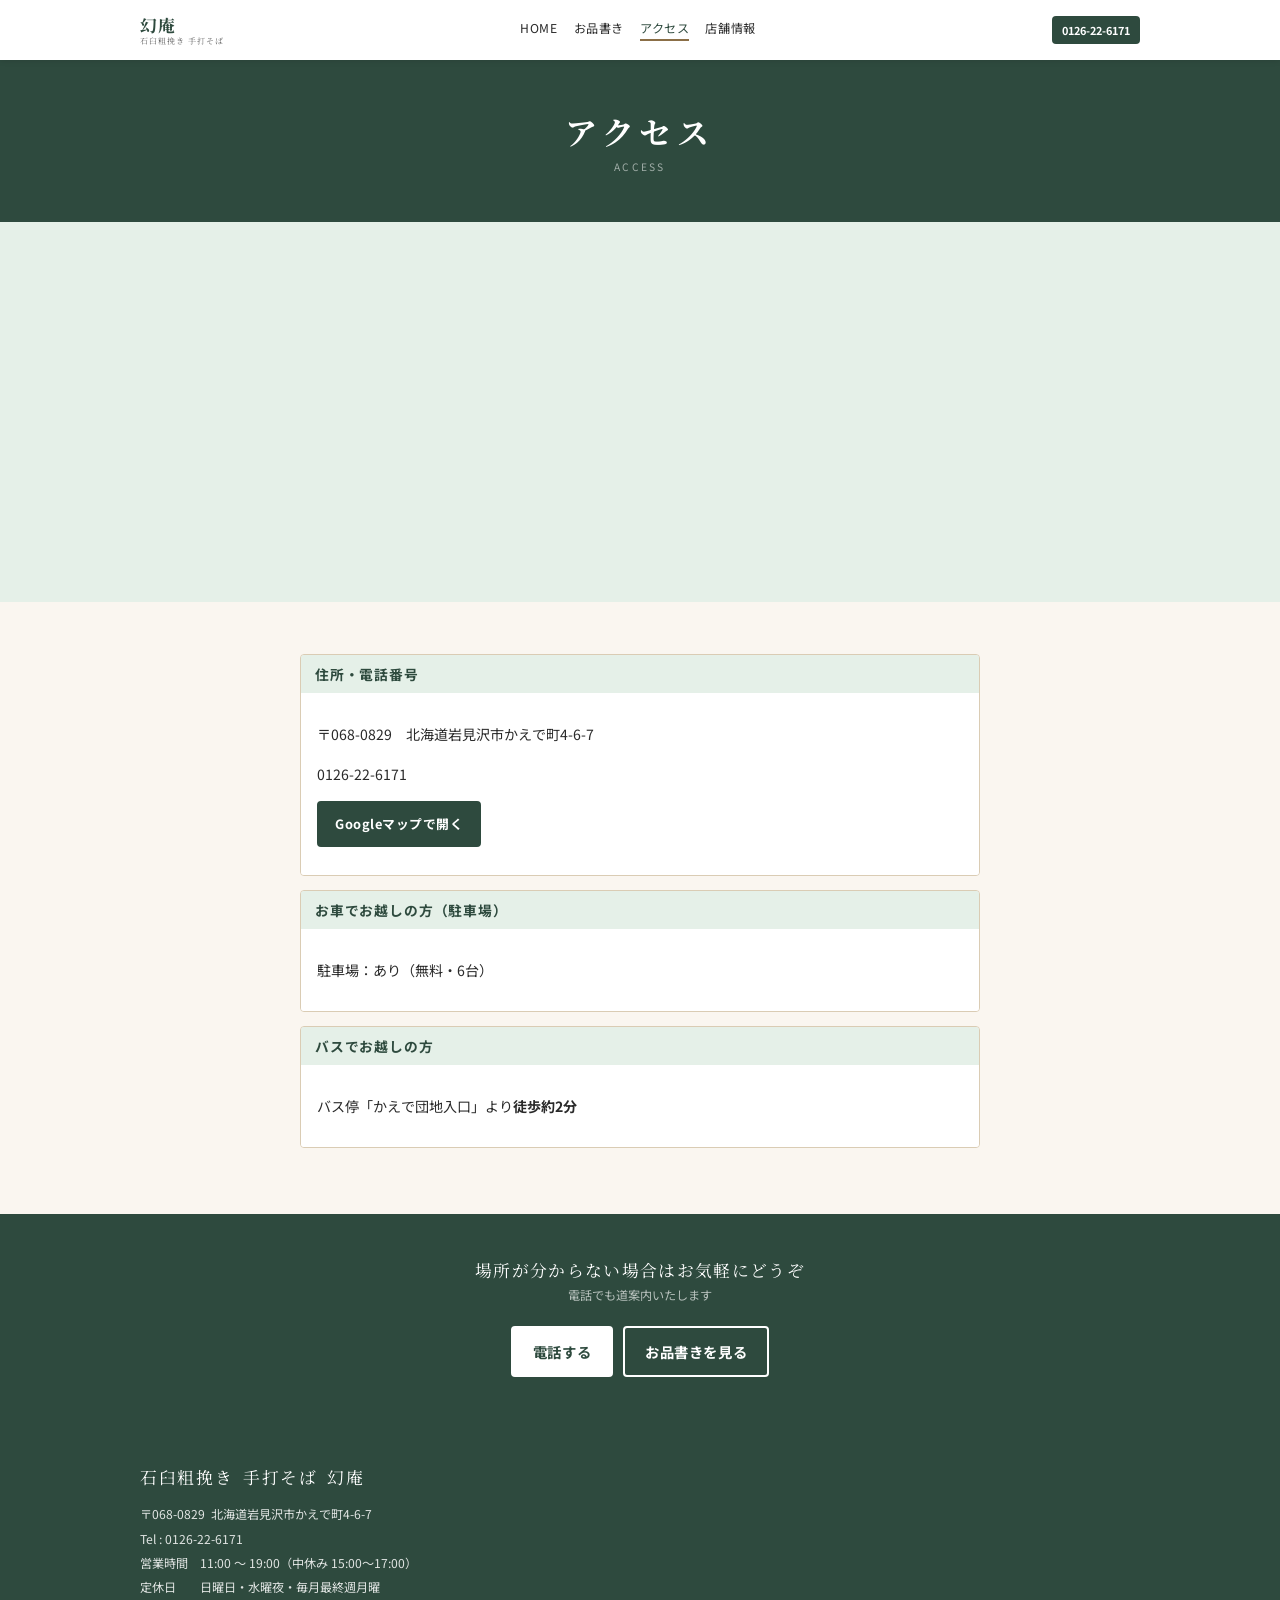
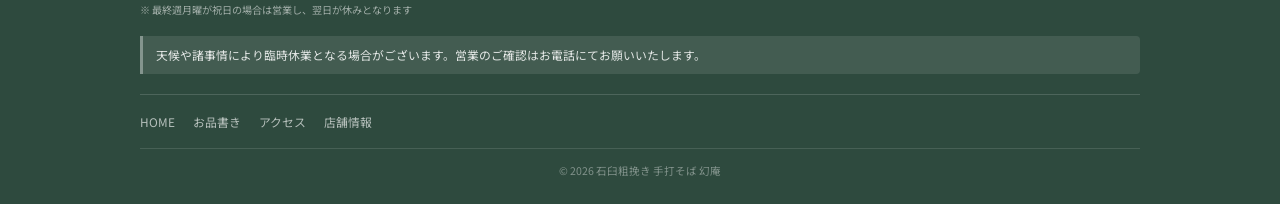
==== access.html @ c1849819 "Add files via upload" ====
<!DOCTYPE html>
<html lang="ja">
<head>
  <meta charset="UTF-8">
  <meta name="viewport" content="width=device-width, initial-scale=1.0">
  <title>アクセス｜石臼粗挽き 手打そば 幻庵</title>
  <meta name="description" content="石臼粗挽き 手打そば 幻庵へのアクセス情報。住所、電話番号、バス停、駐車場、支払い方法をご案内します。">
  <link rel="preconnect" href="https://fonts.googleapis.com">
  <link rel="preconnect" href="https://fonts.gstatic.com" crossorigin>
  <link href="https://fonts.googleapis.com/css2?family=Noto+Sans+JP:wght@400;500;700&family=Noto+Serif+JP:wght@400;600;700&display=swap" rel="stylesheet">
  <link rel="stylesheet" href="css/style.css">
</head>
<body>
  <header class="hdr">
    <div class="hdr-in container">
      <a href="index.html" class="logo">幻庵<small>石臼粗挽き 手打そば</small></a>
      <nav class="nav" aria-label="グローバルナビゲーション">
        <a href="index.html">HOME</a>
        <a href="menu.html">お品書き</a>
        <a href="access.html" class="on">アクセス</a>
        <a href="info.html">店舗情報</a>
      </nav>
      <div class="hdr-actions">
        <a href="tel:0126-22-6171" class="hdr-tel">0126-22-6171</a>
        <button type="button" class="hamburger" id="hamburgerBtn" aria-label="メニューを開閉" aria-expanded="false" aria-controls="mobileMenu">
          <span></span>
          <span></span>
          <span></span>
        </button>
      </div>
    </div>
    <nav class="mobile-menu" id="mobileMenu" aria-label="モバイルメニュー" aria-hidden="true">
      <div class="mobile-menu__inner container">
        <a href="index.html" class="mobile-menu__link">HOME</a>
        <a href="menu.html" class="mobile-menu__link">お品書き</a>
        <a href="access.html" class="mobile-menu__link on">アクセス</a>
        <a href="info.html" class="mobile-menu__link">店舗情報</a>
        <a href="tel:0126-22-6171" class="btn btn-p btn-full">電話する</a>
      </div>
    </nav>
  </header>

  <main>
    <div class="page-hero">
      <h1 class="page-hero-title">アクセス</h1>
      <p class="page-hero-en">ACCESS</p>
    </div>

    <div class="map-live">
      <iframe src="https://maps.google.com/maps?q=%E5%8C%97%E6%B5%B7%E9%81%93%E5%B2%A9%E8%A6%8B%E6%B2%A2%E5%B8%82%E3%81%8B%E3%81%88%E3%81%A7%E7%94%BA4-6-7&t=&z=16&ie=UTF8&iwloc=&output=embed" title="石臼粗挽き 手打そば 幻庵の周辺地図" loading="lazy" referrerpolicy="no-referrer-when-downgrade"></iframe>
    </div>

    <section class="sec">
      <div class="container container--compact">
        <div class="ac-block">
          <div class="ac-block-hdr">住所・電話番号</div>
          <div class="ac-block-body">
            <p>〒068-0829　北海道岩見沢市かえで町4-6-7</p>
            <p style="margin-top:6px"><a href="tel:0126-22-6171">0126-22-6171</a></p>
            <p style="margin-top:14px"><a href="https://maps.app.goo.gl/ch3YZuzkABbox61Y8" class="btn btn-p btn-sm" target="_blank" rel="noopener">Googleマップで開く</a></p>
          </div>
        </div>
        <div class="ac-block">
          <div class="ac-block-hdr">お車でお越しの方（駐車場）</div>
          <div class="ac-block-body"><p>駐車場：あり（無料・6台）</p></div>
        </div>
        <div class="ac-block">
          <div class="ac-block-hdr">バスでお越しの方</div>
          <div class="ac-block-body"><p>バス停「かえで団地入口」より<strong>徒歩約2分</strong></p></div>
        </div>
      </div>
    </section>

    <section class="cta-bar">
      <div class="container container--compact">
        <p class="cta-bar__title">場所が分からない場合はお気軽にどうぞ</p>
        <p class="cta-bar__sub">電話でも道案内いたします</p>
        <div class="cta-bar__btns">
          <a href="tel:0126-22-6171" class="btn btn-w">電話する</a>
          <a href="menu.html" class="btn btn-ow">お品書きを見る</a>
        </div>
      </div>
    </section>
  </main>

  <footer class="ftr">
    <div class="container">
      <p class="ftr-name">石臼粗挽き&ensp;手打そば&ensp;幻庵</p>
      <div class="ftr-info">
        <p>〒068-0829&ensp;北海道岩見沢市かえで町4-6-7</p>
        <p>Tel : 0126-22-6171</p>
        <p>営業時間&emsp;11:00 〜 19:00（中休み 15:00〜17:00）</p>
        <p>定休日&emsp;&emsp;日曜日・水曜夜・毎月最終週月曜</p>
        <small>※ 最終週月曜が祝日の場合は営業し、翌日が休みとなります</small>
      </div>
      <div class="ftr-notice">天候や諸事情により臨時休業となる場合がございます。営業のご確認はお電話にてお願いいたします。</div>
      <nav class="ftr-nav" aria-label="フッターナビゲーション">
        <a href="index.html">HOME</a>
        <a href="menu.html">お品書き</a>
        <a href="access.html">アクセス</a>
        <a href="info.html">店舗情報</a>
      </nav>
      <p class="ftr-copy">&copy; 2026 石臼粗挽き 手打そば 幻庵</p>
    </div>
  </footer>

  <script src="js/script.js"></script>
</body>
</html>
---- css/style.css ----
@import url('https://fonts.googleapis.com/css2?family=Noto+Sans+JP:wght@400;500;700&family=Noto+Serif+JP:wght@400;600;700&display=swap');

*, *::before, *::after {
  box-sizing: border-box;
}

:root {
  --c-primary: #2E4A3E;
  --c-primary-dark: #1e3228;
  --c-secondary: #8B6F47;
  --c-accent: #C4965A;
  --c-bg: #FAF6F0;
  --c-bg-alt: #F2EDE4;
  --c-white: #FFFFFF;
  --c-text: #2A2A2A;
  --c-text-sub: #666666;
  --c-border: #DACCB4;
  --c-green-light: #E5F0E8;
  --c-ume: #9B3A4A;
  --c-ume-bg: #FBF0F2;
  --c-ume-border: #D4828F;
  --c-lemon: #7A6200;
  --c-lemon-bg: #FFFDE8;
  --c-lemon-border: #C8AA00;
  --font-sans: 'Noto Sans JP', sans-serif;
  --font-serif: 'Noto Serif JP', serif;
  --r: 4px;
}

html {
  scroll-behavior: smooth;
}

body {
  margin: 0;
  font-family: var(--font-sans);
  background: var(--c-bg);
  color: var(--c-text);
}

a {
  color: inherit;
  text-decoration: none;
}

img {
  max-width: 100%;
  height: auto;
  display: block;
}

button,
input,
textarea,
select {
  font: inherit;
}

.container {
  max-width: 1040px;
  margin-inline: auto;
  padding-inline: 20px;
}

.container--compact {
  max-width: 720px;
}

.visually-hidden {
  position: absolute;
  width: 1px;
  height: 1px;
  padding: 0;
  margin: -1px;
  overflow: hidden;
  clip: rect(0, 0, 0, 0);
  white-space: nowrap;
  border-width: 0;
}

/* ヘッダー */
.hdr {
  background: #fff;
  box-shadow: 0 1px 6px rgba(0, 0, 0, 0.1);
  position: sticky;
  top: 0;
  z-index: 10;
}

.hdr-in {
  display: flex;
  align-items: center;
  justify-content: space-between;
  padding-block: 0;
  min-height: 60px;
  gap: 10px;
}

.logo {
  font-family: var(--font-serif);
  font-size: 1.05rem;
  font-weight: 700;
  color: var(--c-primary);
  letter-spacing: .06em;
  line-height: 1.2;
  flex-shrink: 0;
  white-space: nowrap;
}

.logo small {
  display: block;
  font-size: .50rem;
  font-weight: 400;
  color: var(--c-text-sub);
  margin-top: 1px;
}

.nav {
  display: none;
}

.nav a {
  font-size: .76rem;
  color: var(--c-text);
  letter-spacing: .05em;
  padding-bottom: 2px;
  border-bottom: 2px solid transparent;
  white-space: nowrap;
}

.nav a.on,
.nav a:hover {
  color: var(--c-primary);
  border-bottom-color: var(--c-secondary);
}

.hdr-actions {
  display: flex;
  align-items: center;
  gap: 8px;
  flex-shrink: 0;
}

.hdr-tel {
  display: none;
  align-items: center;
  font-size: .68rem;
  font-weight: 700;
  color: #fff;
  background: var(--c-primary);
  padding: 6px 10px;
  border-radius: var(--r);
  white-space: nowrap;
}

.hamburger {
  width: 42px;
  height: 42px;
  display: inline-flex;
  flex-direction: column;
  justify-content: center;
  gap: 5px;
  border: 1px solid var(--c-border);
  border-radius: var(--r);
  background: #fff;
  padding-inline: 10px;
}

.hamburger span {
  width: 100%;
  height: 2px;
  background: var(--c-primary);
  transition: .2s;
}

.hamburger.is-open span:nth-child(1) {
  transform: translateY(7px) rotate(45deg);
}

.hamburger.is-open span:nth-child(2) {
  opacity: 0;
}

.hamburger.is-open span:nth-child(3) {
  transform: translateY(-7px) rotate(-45deg);
}

.mobile-menu {
  display: none;
  background: #fff;
  border-top: 1px solid var(--c-border);
}

.mobile-menu.is-open {
  display: block;
}

.mobile-menu__inner {
  padding-top: 8px;
  padding-bottom: 16px;
}

.mobile-menu__link {
  display: block;
  padding: 14px 0;
  border-bottom: 1px solid var(--c-border);
  font-size: .86rem;
}

.mobile-menu__link.on {
  color: var(--c-primary);
}

/* ボタン */
.btn {
  display: inline-flex;
  align-items: center;
  justify-content: center;
  gap: 6px;
  padding: 13px 20px;
  min-height: 48px;
  font-family: var(--font-sans);
  font-size: .90rem;
  font-weight: 700;
  letter-spacing: .04em;
  border: 2px solid transparent;
  border-radius: var(--r);
  cursor: pointer;
  transition: .2s;
  white-space: nowrap;
}

.btn-p {
  background: var(--c-primary);
  color: #fff;
  border-color: var(--c-primary);
}

.btn-p:hover {
  background: var(--c-primary-dark);
}

.btn-ow {
  background: transparent;
  color: #fff;
  border-color: #fff;
}

.btn-w {
  background: #fff;
  color: var(--c-primary);
  border-color: #fff;
}

.btn-o {
  background: transparent;
  color: var(--c-primary);
  border-color: var(--c-primary);
}

.btn-lg {
  padding: 14px 28px;
  font-size: .96rem;
}

.btn-full {
  width: 100%;
}

.btn-sm {
  font-size: .80rem;
  padding: 9px 16px;
  min-height: auto;
}

/* ヒーロー */
.hero {
  min-height: 60vh;
  display: flex;
  align-items: center;
  justify-content: center;
  text-align: center;
  padding: 60px 24px;
  position: relative;
  overflow: hidden;
  background: linear-gradient(160deg, #162820 0%, #2E4A3E 55%, #3a5a4a 100%);
}

.hero::after {
  content: '';
  position: absolute;
  inset: 0;
  opacity: .05;
  background-image: repeating-linear-gradient(45deg, #fff 0, #fff 1px, transparent 0, transparent 50%);
  background-size: 14px 14px;
  pointer-events: none;
}

.hero::before {
  content: '';
  position: absolute;
  inset: 0;
  background: linear-gradient(180deg, rgba(0, 0, 0, .2) 0%, rgba(0, 0, 0, .4) 100%);
}

.hero-c {
  position: relative;
  z-index: 1;
  color: #fff;
  max-width: 500px;
}

.hero-ey {
  font-size: .68rem;
  letter-spacing: .24em;
  opacity: .70;
  margin: 0 0 12px;
}

.hero-h1 {
  font-family: var(--font-serif);
  font-size: clamp(1.9rem, 7vw, 3.2rem);
  letter-spacing: .18em;
  line-height: 1.3;
  margin: 0 0 14px;
}

.hero-lead {
  font-size: .82rem;
  letter-spacing: .07em;
  opacity: .82;
  line-height: 1.95;
  margin: 0 0 34px;
}

.cta-g {
  display: flex;
  flex-direction: column;
  gap: 10px;
  max-width: 290px;
  margin: 0 auto;
}

/* 営業時間 */
.hours-bar {
  background: #fff;
  padding: 22px 0 18px;
  border-bottom: 1px solid var(--c-border);
}

.hours-head {
  font-size: .68rem;
  font-weight: 700;
  color: var(--c-text-sub);
  letter-spacing: .14em;
  margin: 0 0 10px;
}

.hours-main {
  display: flex;
  align-items: center;
  flex-wrap: wrap;
  gap: 6px 14px;
  margin-bottom: 8px;
}

.hours-time {
  font-size: 1.15rem;
  font-weight: 700;
  color: var(--c-text);
  letter-spacing: .03em;
}

.break-badge {
  display: inline-block;
  background: #FFF3E0;
  border: 1px solid #D4A017;
  color: #7A5500;
  font-size: .62rem;
  font-weight: 700;
  padding: 2px 8px;
  border-radius: 2px;
}

.hours-closed {
  font-size: .78rem;
  color: var(--c-text-sub);
  line-height: 1.8;
  margin: 0 0 12px;
}

.hours-closed strong {
  color: var(--c-text);
}

.kyuugyo-box {
  background: #FFF8E8;
  border-left: 4px solid var(--c-secondary);
  padding: 12px 16px;
  border-radius: 0 var(--r) var(--r) 0;
  font-size: .80rem;
  color: var(--c-text);
  line-height: 1.75;
}

.kyuugyo-box strong {
  color: var(--c-primary);
}

/* セクション */
.sec {
  padding: 52px 0;
}

.sec-alt {
  background: var(--c-bg-alt);
}

.sec-title {
  font-family: var(--font-serif);
  font-size: clamp(1.2rem, 4vw, 1.55rem);
  color: var(--c-primary);
  text-align: center;
  letter-spacing: .10em;
  margin: 0 0 5px;
}

.sec-sub {
  font-size: .76rem;
  color: var(--c-text-sub);
  text-align: center;
  margin: 0 0 8px;
}

.divider {
  width: 32px;
  height: 2px;
  background: var(--c-secondary);
  margin: 8px auto 30px;
}

/* こだわり */
.kd-grid {
  display: grid;
  grid-template-columns: 1fr;
  gap: 14px;
}

.kd-card {
  background: #fff;
  border-top: 3px solid var(--c-secondary);
  border-radius: var(--r);
  padding: 22px 18px;
  box-shadow: 0 1px 6px rgba(0, 0, 0, .06);
}

.kd-icon {
  font-size: 1.3rem;
  color: var(--c-secondary);
  margin-bottom: 8px;
}

.kd-title {
  font-family: var(--font-serif);
  font-size: .98rem;
  color: var(--c-primary);
  margin: 0 0 6px;
}

.kd-text {
  font-size: .80rem;
  color: var(--c-text-sub);
  line-height: 1.85;
  margin: 0;
}

/* フィーチャーカード */
.feature-card {
  max-width: 560px;
  margin: 0 auto;
  background: #fff;
  border-radius: var(--r);
  overflow: hidden;
  box-shadow: 0 4px 20px rgba(0, 0, 0, .12);
}

.feature-card__photo {
  width: 100%;
  height: 260px;
  overflow: hidden;
  position: relative;
}

.feature-card__photo img {
  width: 100%;
  height: 100%;
  object-fit: cover;
  object-position: center 40%;
}

.feature-card__photo-overlay {
  position: absolute;
  top: 12px;
  left: 12px;
  background: rgba(46, 74, 62, .85);
  color: #fff;
  font-size: .62rem;
  font-weight: 700;
  letter-spacing: .10em;
  padding: 4px 10px;
  border-radius: 2px;
}

.feature-card__body {
  padding: 22px 26px 26px;
  text-align: center;
}

.feature-card__title {
  font-family: var(--font-serif);
  font-size: 1.25rem;
  color: var(--c-text);
  margin: 0 0 10px;
  letter-spacing: .08em;
}

.feature-card__price {
  font-size: 1.05rem;
  font-weight: 700;
  color: var(--c-primary);
  margin: 0 0 10px;
}

.feature-card__desc {
  font-size: .86rem;
  color: var(--c-text-sub);
  line-height: 1.95;
  margin: 0 0 18px;
}

.feature-card--menu {
  max-width: 100%;
  margin-bottom: 34px;
}

.feature-card__body--menu {
  background: #fff;
  padding: 18px 20px;
  text-align: left;
}

.feature-card__title--menu {
  font-size: 1.1rem;
  margin-bottom: 4px;
}

.feature-card__price-inline {
  font-size: .80rem;
  font-weight: 700;
  color: var(--c-primary);
}

/* 季節限定 */
.season-grid {
  display: grid;
  grid-template-columns: 1fr;
  gap: 14px;
}

.season-grid--compact {
  grid-template-columns: 1fr 1fr;
  gap: 12px;
}

.season-card {
  border-radius: var(--r);
  overflow: hidden;
  box-shadow: 0 2px 10px rgba(0, 0, 0, .08);
}

.season-card__photo {
  height: 150px;
  overflow: hidden;
  position: relative;
}

.season-card__photo-ph {
  width: 100%;
  height: 100%;
  display: flex;
  flex-direction: column;
  align-items: center;
  justify-content: center;
  gap: 5px;
  position: relative;
}

.season-card__photo-ph::after {
  content: '';
  position: absolute;
  inset: 0;
  opacity: .07;
  background-image: repeating-linear-gradient(45deg, #fff 0, #fff 1px, transparent 0, transparent 50%);
  background-size: 10px 10px;
}

.ph-ume {
  background: linear-gradient(135deg, #5C2030 0%, #8B3A4A 50%, #6B2A38 100%);
  color: #FFE8EC;
}

.ph-lemon {
  background: linear-gradient(135deg, #5A4800 0%, #8B6E00 50%, #6A5500 100%);
  color: #FFFDE0;
}

.ph-name {
  position: relative;
  z-index: 1;
  font-family: var(--font-serif);
  font-size: 1.2rem;
  font-weight: 700;
  letter-spacing: .12em;
}

.ph-label {
  position: relative;
  z-index: 1;
  font-size: .60rem;
  letter-spacing: .18em;
  opacity: .78;
}

.season-card__body {
  padding: 14px 18px 18px;
  background: #fff;
}

.season-card__body--plain {
  min-height: 150px;
  display: flex;
  flex-direction: column;
  justify-content: center;
}

.season-card__body--ume {
  background: var(--c-ume-bg);
}

.season-card__body--lemon {
  background: var(--c-lemon-bg);
}

.season-card__name {
  font-family: var(--font-serif);
  font-size: 1.0rem;
  color: var(--c-text);
  margin: 0 0 5px;
}

.season-card__desc {
  font-size: .78rem;
  color: var(--c-text-sub);
  line-height: 1.80;
  margin: 0;
}

.season-card__name--small {
  font-size: .90rem;
}

.season-card__desc--small {
  font-size: .74rem;
}

.badge-spring,
.badge-summer {
  display: inline-block;
  font-size: .58rem;
  font-weight: 700;
  padding: 2px 8px;
  border-radius: 2px;
  margin-bottom: 7px;
  letter-spacing: .06em;
}

.badge-spring {
  background: var(--c-ume);
  color: #fff;
}

.badge-summer {
  background: var(--c-lemon);
  color: #fff;
}

.season-note {
  font-size: .76rem;
  color: var(--c-text-sub);
  margin: 12px 0 0;
  line-height: 1.75;
  text-align: center;
}

.season-note--menu {
  text-align: left;
}

/* アクセス */
.access-mini-body {
  display: flex;
  flex-direction: column;
  gap: 18px;
}

.map-embed {
  flex: 0 0 50%;
  height: 210px;
  background: var(--c-green-light);
  border-radius: var(--r);
  overflow: hidden;
}

.map-embed iframe,
.map-live iframe {
  width: 100%;
  height: 100%;
  border: 0;
  display: block;
}

.access-rows {
  display: flex;
  flex-direction: column;
  gap: 10px;
  flex: 1;
}

.ac-row {
  display: flex;
  align-items: flex-start;
  gap: 8px;
  font-size: .86rem;
}

.ac-lbl {
  font-size: .64rem;
  font-weight: 700;
  color: var(--c-primary);
  background: var(--c-green-light);
  padding: 2px 7px;
  border-radius: 2px;
  white-space: nowrap;
  flex-shrink: 0;
  margin-top: 3px;
}

.ac-val {
  color: var(--c-text);
  line-height: 1.65;
}

.access-buttons {
  display: flex;
  flex-direction: column;
  gap: 10px;
  margin-top: 10px;
}

.map-live {
  background: var(--c-green-light);
  height: 300px;
}

/* CTA */
.cta-bar {
  background: var(--c-primary);
  padding: 44px 20px;
  text-align: center;
}

.cta-bar__title {
  font-family: var(--font-serif);
  font-size: 1.05rem;
  color: #fff;
  margin: 0 0 4px;
  letter-spacing: .08em;
}

.cta-bar__sub {
  font-size: .76rem;
  color: rgba(255, 255, 255, .65);
  margin: 0 0 22px;
}

.cta-bar__btns {
  display: flex;
  flex-direction: column;
  gap: 10px;
  max-width: 320px;
  margin: 0 auto;
}

.cta-bar__btns--triple {
  max-width: 360px;
}

/* フッター */
.ftr {
  background: var(--c-primary);
  color: rgba(255, 255, 255, .85);
  padding: 44px 20px 26px;
}

.ftr-name {
  font-family: var(--font-serif);
  font-size: 1.05rem;
  color: #fff;
  letter-spacing: .10em;
  margin: 0 0 13px;
}

.ftr-info {
  font-size: .76rem;
  line-height: 2.0;
  margin-bottom: 16px;
}

.ftr-info p,
.ftr-info small {
  margin: 0;
  display: block;
}

.ftr-info small {
  opacity: .65;
}

.ftr-notice {
  font-size: .74rem;
  background: rgba(255, 255, 255, .10);
  border-left: 3px solid rgba(255, 255, 255, .35);
  padding: 9px 13px;
  margin-bottom: 20px;
  line-height: 1.7;
  border-radius: 0 var(--r) var(--r) 0;
}

.ftr-nav {
  display: flex;
  flex-wrap: wrap;
  gap: 8px 18px;
  padding-top: 18px;
  border-top: 1px solid rgba(255, 255, 255, .15);
  margin-bottom: 18px;
}

.ftr-nav a {
  font-size: .74rem;
  color: rgba(255, 255, 255, .65);
}

.ftr-copy {
  font-size: .66rem;
  color: rgba(255, 255, 255, .40);
  text-align: center;
  padding-top: 14px;
  border-top: 1px solid rgba(255, 255, 255, .12);
  margin: 0;
}

/* 内部ページ */
.page-hero {
  background: var(--c-primary);
  padding: 48px 20px;
  text-align: center;
}

.page-hero-title {
  font-family: var(--font-serif);
  font-size: clamp(1.5rem, 5vw, 2rem);
  color: #fff;
  letter-spacing: .18em;
  margin: 0 0 5px;
}

.page-hero-en {
  font-size: .64rem;
  color: rgba(255, 255, 255, .55);
  letter-spacing: .22em;
  margin: 0;
}

/* メニュー */
.menu-cat {
  margin-bottom: 38px;
}

.menu-cat-hdr {
  display: flex;
  align-items: center;
  gap: 10px;
  margin-bottom: 14px;
}

.menu-cat-title {
  font-family: var(--font-serif);
  font-size: 1.1rem;
  color: var(--c-primary);
  letter-spacing: .10em;
  white-space: nowrap;
  margin: 0;
}

.menu-cat-rule {
  flex: 1;
  height: 1px;
  background: var(--c-border);
}

.nabe-tag {
  display: inline-flex;
  font-size: .60rem;
  font-weight: 700;
  color: #1A3A5C;
  background: #E8F0FF;
  border: 1px solid #A0BADD;
  padding: 2px 8px;
  border-radius: 2px;
  letter-spacing: .06em;
  white-space: nowrap;
}

.menu-list {
  border-top: 1px solid var(--c-border);
  list-style: none;
  margin: 0;
  padding: 0;
}

.menu-item {
  display: flex;
  justify-content: space-between;
  align-items: flex-start;
  padding: 11px 6px;
  border-bottom: 1px solid var(--c-border);
  gap: 14px;
}

.menu-item.rec {
  background: #FAFFF8;
}

.menu-item.s-ume {
  background: var(--c-ume-bg);
}

.menu-item.s-lemon {
  background: var(--c-lemon-bg);
}

.mi-name {
  font-size: .92rem;
  color: var(--c-text);
  letter-spacing: .02em;
  line-height: 1.5;
}

.mi-price {
  font-size: .90rem;
  font-weight: 700;
  color: var(--c-primary);
  white-space: nowrap;
  flex-shrink: 0;
}

.mi-price .yen {
  font-size: .72rem;
  font-weight: 400;
  color: var(--c-text-sub);
}

.badge-rec {
  display: inline-block;
  font-size: .55rem;
  font-weight: 700;
  color: #fff;
  background: var(--c-secondary);
  padding: 1px 6px;
  border-radius: 2px;
  margin-left: 5px;
  vertical-align: middle;
  letter-spacing: .04em;
}

.badge-sp {
  display: inline-block;
  font-size: .55rem;
  font-weight: 700;
  color: var(--c-ume);
  background: var(--c-ume-bg);
  border: 1px solid var(--c-ume-border);
  padding: 1px 6px;
  border-radius: 2px;
  margin-left: 5px;
  vertical-align: middle;
  letter-spacing: .04em;
}

.badge-su {
  display: inline-block;
  font-size: .55rem;
  font-weight: 700;
  color: var(--c-lemon);
  background: var(--c-lemon-bg);
  border: 1px solid var(--c-lemon-border);
  padding: 1px 6px;
  border-radius: 2px;
  margin-left: 5px;
  vertical-align: middle;
  letter-spacing: .04em;
}

.season-inline {
  display: flex;
  gap: 10px;
  margin-bottom: 10px;
  font-size: .72rem;
  color: var(--c-text-sub);
  flex-wrap: wrap;
}

.menu-note {
  background: var(--c-bg-alt);
  border-radius: var(--r);
  padding: 18px 20px;
  margin-top: 10px;
}

.menu-note p {
  font-size: .80rem;
  color: var(--c-text-sub);
  line-height: 1.85;
  margin: 0;
}

.yoyaku-note {
  background: #F0F6F0;
  border-radius: var(--r);
  padding: 12px 16px;
  font-size: .80rem;
  color: var(--c-text);
  line-height: 1.75;
  margin-top: 12px;
}

.ippin-grid {
  display: grid;
  grid-template-columns: 1fr 1fr;
  gap: 0;
  border-top: 1px solid var(--c-border);
}

.ippin-item {
  display: flex;
  justify-content: space-between;
  align-items: baseline;
  padding: 9px 6px;
  border-bottom: 1px solid var(--c-border);
  gap: 8px;
  font-size: .86rem;
}

.ippin-item:nth-child(even) {
  border-left: 1px solid var(--c-border);
}

.ippin-name {
  color: var(--c-text);
}

.ippin-price {
  font-size: .82rem;
  font-weight: 700;
  color: var(--c-primary);
  white-space: nowrap;
  flex-shrink: 0;
}

/* テーブル・アクセス */
.info-tbl {
  width: 100%;
  border-collapse: collapse;
  margin-bottom: 8px;
}

.info-tbl th,
.info-tbl td {
  padding: 11px 13px;
  border: 1px solid var(--c-border);
  font-size: .88rem;
  vertical-align: top;
  line-height: 1.75;
}

.info-tbl th {
  background: var(--c-green-light);
  color: var(--c-primary);
  font-weight: 700;
  width: 36%;
  text-align: left;
}

.info-tbl td {
  background: #fff;
  color: var(--c-text);
}

.info-tbl .note {
  display: block;
  font-size: .74rem;
  color: var(--c-text-sub);
  margin-top: 4px;
}

.ac-block {
  border-radius: var(--r);
  border: 1px solid var(--c-border);
  overflow: hidden;
  margin-bottom: 14px;
}

.ac-block-hdr {
  background: var(--c-green-light);
  color: var(--c-primary);
  font-weight: 700;
  font-size: .86rem;
  padding: 9px 14px;
  letter-spacing: .06em;
}

.ac-block-body {
  padding: 14px 16px;
  font-size: .88rem;
  line-height: 1.85;
  background: #fff;
}

/* 利用案内 */
.usage-list {
  border-top: 1px solid var(--c-border);
}

.usage-item {
  display: flex;
  align-items: flex-start;
  gap: 12px;
  padding: 12px 4px;
  border-bottom: 1px solid var(--c-border);
}

.usage-arrow {
  color: var(--c-primary);
  font-size: .9rem;
  flex-shrink: 0;
  margin-top: 2px;
}

.usage-body {
  flex: 1;
}

.usage-lbl {
  font-size: .70rem;
  font-weight: 700;
  color: var(--c-primary);
  margin: 0 0 2px;
}

.usage-val {
  font-size: .88rem;
  color: var(--c-text);
  line-height: 1.7;
  margin: 0;
}

.usage-note {
  font-size: .72rem;
  color: var(--c-text-sub);
  margin: 3px 0 0;
  line-height: 1.6;
}

@media (min-width: 768px) {
  .cta-g,
  .cta-bar__btns,
  .access-buttons {
    flex-direction: row;
    max-width: 100%;
    justify-content: center;
  }

  .kd-grid {
    grid-template-columns: repeat(3, 1fr);
  }

  .feature-card {
    max-width: 100%;
    display: grid;
    grid-template-columns: 1fr 1fr;
  }

  .feature-card__photo {
    height: 100%;
    min-height: 280px;
  }

  .feature-card__body {
    text-align: left;
    display: flex;
    flex-direction: column;
    justify-content: center;
  }

  .season-grid {
    grid-template-columns: 1fr 1fr;
  }

  .access-mini-body {
    flex-direction: row;
  }

  .map-live {
    height: 380px;
  }
}

@media (min-width: 1024px) {
  .nav {
    display: flex;
    gap: 16px;
    flex: 1;
    justify-content: center;
  }

  .hdr-tel {
    display: inline-flex;
  }

  .hamburger {
    display: none;
  }
}
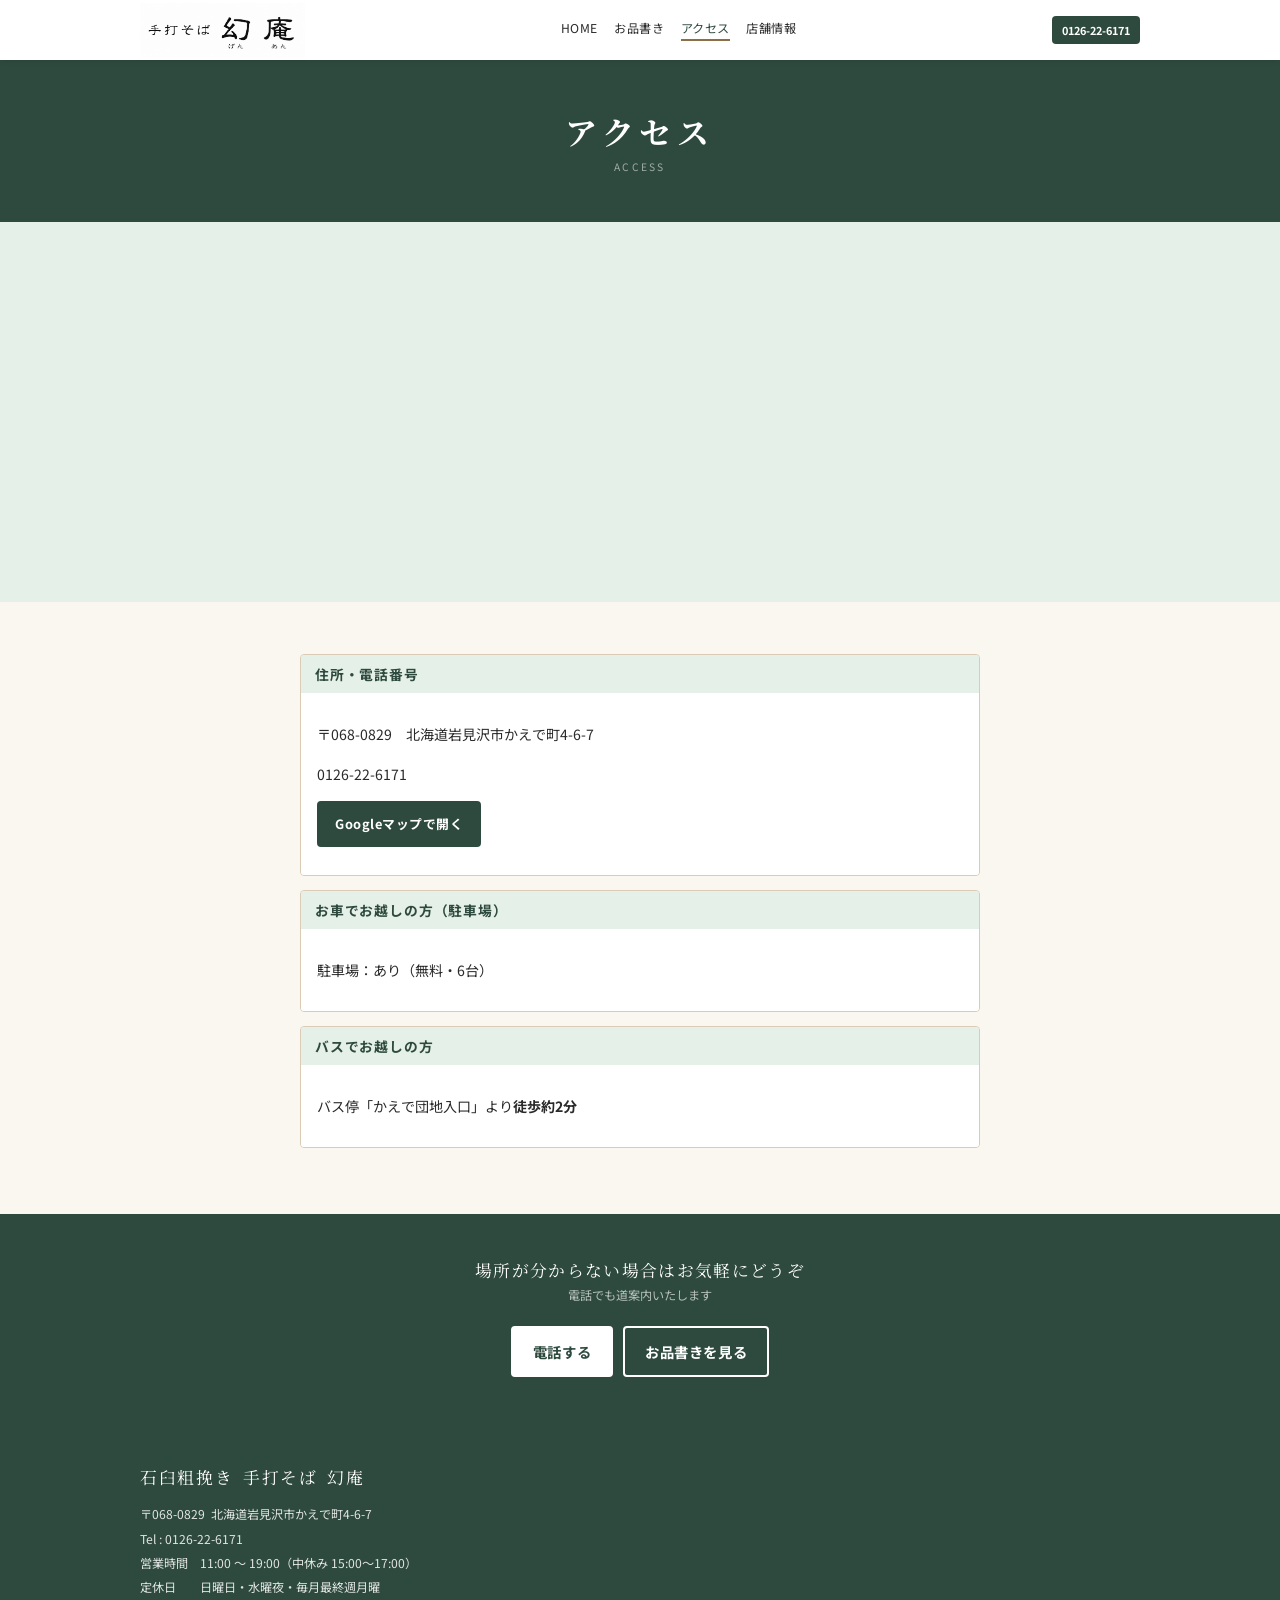
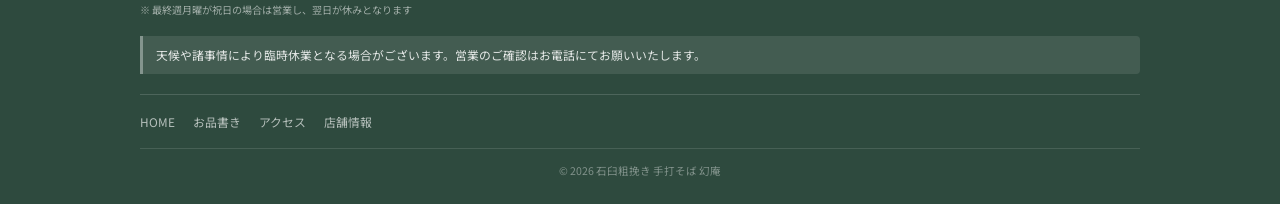
==== commit 8bab54a5: "Add files via upload" ====
--- a/access.html
+++ b/access.html
@@ -13,7 +13,9 @@
 <body>
   <header class="hdr">
     <div class="hdr-in container">
-      <a href="index.html" class="logo">幻庵<small>石臼粗挽き 手打そば</small></a>
+      <a href="index.html" class="logo">
+        <img src="images/genan-logo.png" alt="手打そば 幻庵" class="logo-img">
+      </a>
       <nav class="nav" aria-label="グローバルナビゲーション">
         <a href="index.html">HOME</a>
         <a href="menu.html">お品書き</a>
--- a/css/style.css
+++ b/css/style.css
@@ -97,22 +97,24 @@
 }
 
 .logo {
-  font-family: var(--font-serif);
-  font-size: 1.05rem;
-  font-weight: 700;
-  color: var(--c-primary);
-  letter-spacing: .06em;
-  line-height: 1.2;
+  display: inline-flex;
+  align-items: center;
+  text-decoration: none;
+  line-height: 1;
   flex-shrink: 0;
-  white-space: nowrap;
-}
-
-.logo small {
+}
+
+.logo-img {
   display: block;
-  font-size: .50rem;
-  font-weight: 400;
-  color: var(--c-text-sub);
-  margin-top: 1px;
+  width: 165px;
+  height: auto;
+  background: transparent;
+}
+
+@media (max-width: 768px) {
+  .logo-img {
+    width: 128px;
+  }
 }
 
 .nav {
@@ -440,6 +442,7 @@
 }
 
 /* こだわり */
+/* こだわり */
 .kd-grid {
   display: grid;
   grid-template-columns: 1fr;
@@ -454,17 +457,27 @@
   box-shadow: 0 1px 6px rgba(0, 0, 0, .06);
 }
 
+.kd-head {
+  display: flex;
+  align-items: center;
+  gap: 8px;
+  margin-bottom: 8px;
+}
+
 .kd-icon {
-  font-size: 1.3rem;
+  font-size: 1.05rem;
   color: var(--c-secondary);
-  margin-bottom: 8px;
+  margin: 0;
+  line-height: 1;
+  flex-shrink: 0;
 }
 
 .kd-title {
   font-family: var(--font-serif);
   font-size: .98rem;
   color: var(--c-primary);
-  margin: 0 0 6px;
+  margin: 0;
+  line-height: 1.4;
 }
 
 .kd-text {
@@ -472,6 +485,12 @@
   color: var(--c-text-sub);
   line-height: 1.85;
   margin: 0;
+}
+
+@media (min-width: 768px) {
+  .kd-grid {
+    grid-template-columns: repeat(3, 1fr);
+  }
 }
 
 /* フィーチャーカード */
@@ -1251,3 +1270,23 @@
     display: none;
   }
 }
+
+
+@media (max-width: 767px) {
+  .menu-cat--season .mi-name {
+    display: flex;
+    flex-direction: column;
+    align-items: flex-start;
+    gap: 6px;
+  }
+
+  .menu-cat--season .badge-sp,
+  .menu-cat--season .badge-su,
+  .menu-cat--season .badge-rec,
+  .menu-cat--season .b-ume,
+  .menu-cat--season .b-lem {
+    display: inline-flex;
+    margin-left: 0;
+    white-space: nowrap;
+  }
+}
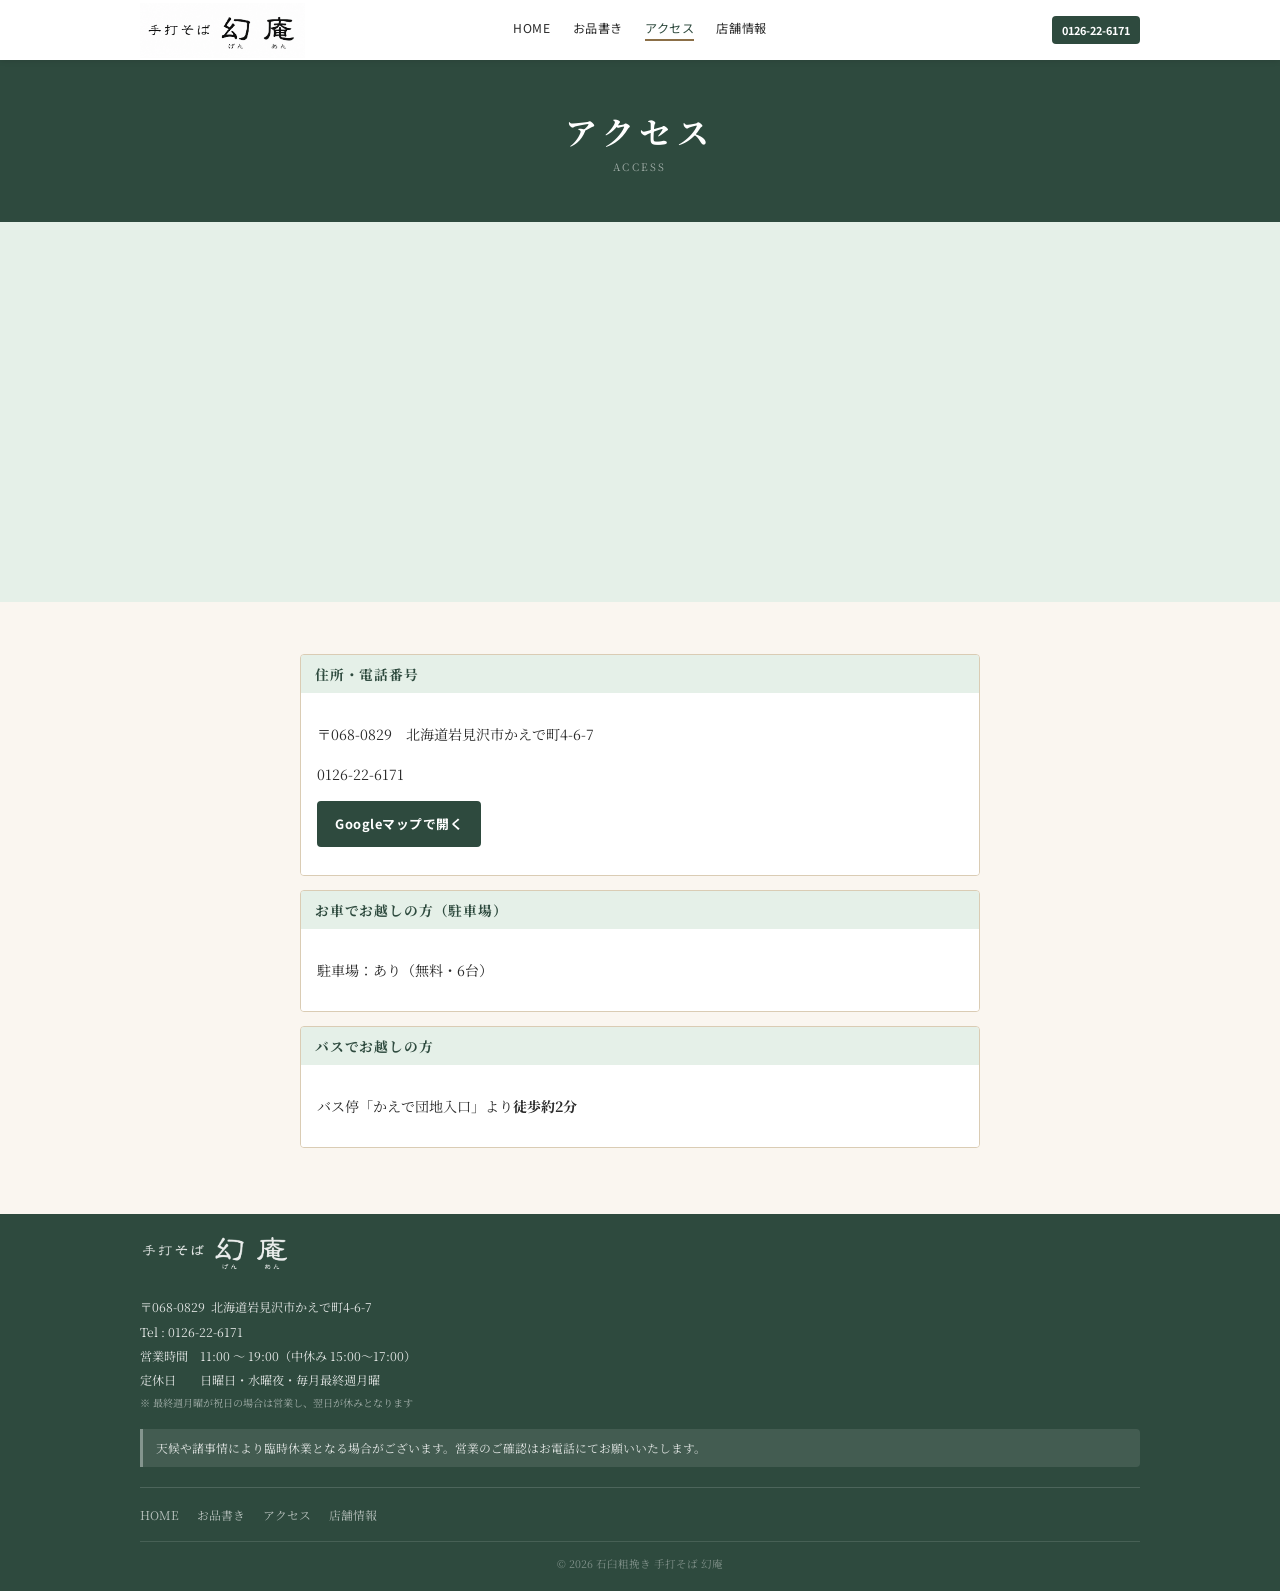
==== commit f12cd57a: "Add files via upload HOMEページ全般、及びフッターの店名ロゴ修正" ====
--- a/access.html
+++ b/access.html
@@ -73,21 +73,14 @@
       </div>
     </section>
 
-    <section class="cta-bar">
-      <div class="container container--compact">
-        <p class="cta-bar__title">場所が分からない場合はお気軽にどうぞ</p>
-        <p class="cta-bar__sub">電話でも道案内いたします</p>
-        <div class="cta-bar__btns">
-          <a href="tel:0126-22-6171" class="btn btn-w">電話する</a>
-          <a href="menu.html" class="btn btn-ow">お品書きを見る</a>
-        </div>
-      </div>
-    </section>
+  
   </main>
 
   <footer class="ftr">
     <div class="container">
-      <p class="ftr-name">石臼粗挽き&ensp;手打そば&ensp;幻庵</p>
+      <a href="index.html" class="ftr-logo-link" aria-label="石臼粗挽き 手打そば 幻庵 HOME">
+        <img src="images/genan-logo2.png" alt="手打そば 幻庵" class="ftr-logo-img">
+      </a>
       <div class="ftr-info">
         <p>〒068-0829&ensp;北海道岩見沢市かえで町4-6-7</p>
         <p>Tel : 0126-22-6171</p>
--- a/css/style.css
+++ b/css/style.css
@@ -1,4 +1,3 @@
-@import url('https://fonts.googleapis.com/css2?family=Noto+Sans+JP:wght@400;500;700&family=Noto+Serif+JP:wght@400;600;700&display=swap');
 
 *, *::before, *::after {
   box-sizing: border-box;
@@ -22,9 +21,40 @@
   --c-lemon: #7A6200;
   --c-lemon-bg: #FFFDE8;
   --c-lemon-border: #C8AA00;
+
   --font-sans: 'Noto Sans JP', sans-serif;
   --font-serif: 'Noto Serif JP', serif;
+  --font-heading: 'Shippori Mincho', 'Noto Serif JP', serif;
+
   --r: 4px;
+}
+.sec-title,
+.hero-title-sub,
+.kd-card h3,
+.feature-card__title,
+.pickup-v2__title,
+.season-v2__title,
+.cta-bar__title,
+.ftr-name,
+.page-hero-title,
+.menu-cat-title {
+  font-family: var(--font-heading);
+}
+
+body {
+  font-family: var(--font-serif);
+}
+
+.nav a,
+.btn,
+.hdr-tel,
+.mobile-menu__link,
+.tel-btn,
+.break-badge,
+.badge-spring,
+.badge-summer,
+.season-v2__badge {
+  font-family: var(--font-sans);
 }
 
 html {
@@ -33,7 +63,7 @@
 
 body {
   margin: 0;
-  font-family: var(--font-sans);
+  font-family: var(--font-serif);
   background: var(--c-bg);
   color: var(--c-text);
 }
@@ -275,48 +305,67 @@
   min-height: auto;
 }
 
+
+/* ヒーロー */
 /* ヒーロー */
 .hero {
-  min-height: 60vh;
+  min-height: 430px;
   display: flex;
   align-items: center;
-  justify-content: center;
-  text-align: center;
-  padding: 60px 24px;
   position: relative;
   overflow: hidden;
-  background: linear-gradient(160deg, #162820 0%, #2E4A3E 55%, #3a5a4a 100%);
-}
-
-.hero::after {
-  content: '';
-  position: absolute;
-  inset: 0;
-  opacity: .05;
-  background-image: repeating-linear-gradient(45deg, #fff 0, #fff 1px, transparent 0, transparent 50%);
-  background-size: 14px 14px;
-  pointer-events: none;
-}
-
+  padding: 0;
+  background-color: #F4EEE2;
+  background-image: url("../images/washi-hero-bg.png");
+  background-repeat: repeat;
+  background-size: cover;
+  background-position: center;
+}
+
+/* 和紙背景を少し明るくなじませる */
 .hero::before {
   content: '';
   position: absolute;
   inset: 0;
-  background: linear-gradient(180deg, rgba(0, 0, 0, .2) 0%, rgba(0, 0, 0, .4) 100%);
+  background:
+    linear-gradient(
+      90deg,
+      rgba(244, 238, 226, .42) 0%,
+      rgba(244, 238, 226, .34) 36%,
+      rgba(244, 238, 226, .16) 62%,
+      rgba(244, 238, 226, .04) 100%
+    );
+  pointer-events: none;
+  z-index: 1;
+}
+
+/* 余計な線は出さない */
+.hero::after {
+  content: none;
+}
+
+.hero-inner {
+  position: relative;
+  z-index: 2;
+  width: 100%;
+  min-height: 430px;
+  display: flex;
+  align-items: center;
 }
 
 .hero-c {
-  position: relative;
-  z-index: 1;
-  color: #fff;
-  max-width: 500px;
+  width: min(46%, 480px);
+  color: var(--c-text);
+  text-align: center;
+  padding: 56px 0 58px;
 }
 
 .hero-ey {
   font-size: .68rem;
   letter-spacing: .24em;
-  opacity: .70;
-  margin: 0 0 12px;
+  color: var(--c-text);
+  opacity: .74;
+  margin: 0 0 16px;
 }
 
 .hero-h1 {
@@ -324,37 +373,273 @@
   font-size: clamp(1.9rem, 7vw, 3.2rem);
   letter-spacing: .18em;
   line-height: 1.3;
-  margin: 0 0 14px;
-}
-
-.hero-lead {
-  font-size: .82rem;
-  letter-spacing: .07em;
-  opacity: .82;
-  line-height: 1.95;
-  margin: 0 0 34px;
-}
-
-.cta-g {
+  margin: 0 0 20px;
+}
+
+.hero-h1--logo {
   display: flex;
   flex-direction: column;
-  gap: 10px;
-  max-width: 290px;
+  align-items: center;
+  gap: 16px;
+}
+
+.hero-title-sub {
+  display: block;
+  font-family: var(--font-serif);
+  font-size: clamp(1.15rem, 2.4vw, 1.65rem);
+  font-weight: 400;
+  letter-spacing: .18em;
+  line-height: 1.4;
+  color: var(--c-primary);
+  opacity: .92;
+}
+
+.hero-title-logo {
+  display: block;
+  width: min(360px, 86vw);
+  height: auto;
+  background: transparent;
+}
+
+.hero-lead {
+  font-size: .84rem;
+  letter-spacing: .08em;
+  color: var(--c-text);
+  opacity: .86;
+  line-height: 2.05;
+  margin: 0 0 30px;
+}
+
+/* 右側の鴨せいろ写真 */
+.hero-photo {
+  position: absolute;
+  top: 0;
+  right: 0;
+  bottom: 0;
+  width: 58%;
+  z-index: 0;
+  overflow: hidden;
+}
+
+.hero-photo img {
+  width: 100%;
+  height: 100%;
+  object-fit: cover;
+  object-position: center 45%;
+  filter: saturate(.94) contrast(.96) brightness(.98);
+}
+
+/* 写真の左端を和紙になじませる */
+.hero-photo::before {
+  content: '';
+  position: absolute;
+  inset: 0;
+  background:
+    linear-gradient(
+      90deg,
+      rgba(244, 238, 226, 1) 0%,
+      rgba(244, 238, 226, .72) 14%,
+      rgba(244, 238, 226, .24) 32%,
+      rgba(244, 238, 226, 0) 58%
+    );
+  z-index: 1;
+  pointer-events: none;
+}
+
+/* 写真全体に少しだけ和紙色をかぶせる */
+.hero-photo::after {
+  content: '';
+  position: absolute;
+  inset: 0;
+  background: rgba(244, 238, 226, .12);
+  z-index: 2;
+  pointer-events: none;
+}
+
+/* ヒーロー内CTA */
+.hero .cta-g {
+  display: flex;
+  flex-direction: row;
+  justify-content: center;
+  gap: 12px;
+  max-width: 100%;
   margin: 0 auto;
 }
 
+.hero .btn {
+  min-width: 160px;
+  min-height: 50px;
+  padding: 13px 24px;
+  border-radius: 4px;
+  font-size: .88rem;
+  font-weight: 700;
+  letter-spacing: .08em;
+  box-shadow: 0 2px 8px rgba(46, 74, 62, .08);
+}
+
+/* 電話する：主CTA */
+.hero .btn-p {
+  background: var(--c-primary);
+  color: #fff;
+  border-color: var(--c-primary);
+}
+
+.hero .btn-p:hover {
+  background: #6F5635;
+  border-color: #6F5635;
+  color: #fff;
+}
+
+/* 地図を見る：白背景＋緑枠 */
+.hero .btn-ow {
+  background: rgba(255, 255, 255, .68);
+  color: var(--c-primary);
+  border-color: var(--c-primary);
+}
+
+.hero .btn-ow:hover {
+  background: var(--c-primary);
+  color: #fff;
+}
+
+/* お品書きを見る：白背景＋緑枠 */
+.hero .btn-w {
+  background: rgba(255, 255, 255, .84);
+  color: var(--c-primary);
+  border-color: var(--c-primary);
+}
+
+.hero .btn-w:hover {
+  background: var(--c-primary);
+  color: #fff;
+}
+
+/* タブレット以下 */
+@media (max-width: 1023px) {
+  .hero {
+    min-height: auto;
+  }
+
+  .hero-inner {
+    min-height: auto;
+  }
+
+  .hero-c {
+    width: 52%;
+    padding: 52px 0;
+  }
+
+  .hero-photo {
+    width: 54%;
+  }
+
+  .hero-title-logo {
+    width: min(320px, 82vw);
+  }
+
+  .hero .btn {
+    min-width: 142px;
+    padding-inline: 18px;
+  }
+}
+
+/* スマホ */
+@media (max-width: 767px) {
+  .hero {
+    display: block;
+    padding: 0;
+    text-align: center;
+  }
+
+  .hero::before {
+    background: rgba(250, 246, 240, .62);
+  }
+
+  .hero-inner {
+    display: block;
+    padding-top: 42px;
+    padding-bottom: 42px;
+  }
+
+  .hero-c {
+    width: 100%;
+    padding: 0;
+  }
+
+  .hero-ey {
+    font-size: .62rem;
+    letter-spacing: .18em;
+    margin-bottom: 12px;
+  }
+
+  .hero-h1--logo {
+    gap: 12px;
+  }
+
+  .hero-title-sub {
+    font-size: 1.05rem;
+    letter-spacing: .16em;
+  }
+
+  .hero-title-logo {
+    width: min(310px, 86vw);
+  }
+
+  .hero-lead {
+    font-size: .78rem;
+    line-height: 1.9;
+    letter-spacing: .04em;
+    margin: 0 0 24px;
+  }
+
+  .hero-lead br {
+    display: none;
+  }
+
+  /* スマホではファーストビューの鴨せいろ写真を非表示 */
+  .hero-photo {
+    display: none;
+  }
+
+  .hero .cta-g {
+    flex-direction: column;
+    gap: 10px;
+    width: min(100%, 320px);
+    margin: 0 auto;
+  }
+
+  .hero .btn {
+    width: 100%;
+    min-width: 0;
+    min-height: 50px;
+    padding: 13px 18px;
+  }
+}
+
+/* 営業時間 */
 /* 営業時間 */
 .hours-bar {
   background: #fff;
-  padding: 22px 0 18px;
+  padding: 28px 0;
   border-bottom: 1px solid var(--c-border);
 }
 
+.hours-panel {
+  display: grid;
+  grid-template-columns: minmax(0, 1fr) minmax(320px, 1.05fr);
+  gap: 28px;
+  align-items: stretch;
+}
+
+.hours-info {
+  padding: 4px 0;
+}
+
 .hours-head {
-  font-size: .68rem;
+  font-size: .70rem;
   font-weight: 700;
   color: var(--c-text-sub);
-  letter-spacing: .14em;
+  letter-spacing: .16em;
   margin: 0 0 10px;
 }
 
@@ -362,51 +647,150 @@
   display: flex;
   align-items: center;
   flex-wrap: wrap;
-  gap: 6px 14px;
-  margin-bottom: 8px;
+  gap: 8px 16px;
+  margin-bottom: 10px;
 }
 
 .hours-time {
-  font-size: 1.15rem;
+  font-size: clamp(1.35rem, 3vw, 1.65rem);
   font-weight: 700;
   color: var(--c-text);
-  letter-spacing: .03em;
+  letter-spacing: .04em;
+  line-height: 1.3;
 }
 
 .break-badge {
-  display: inline-block;
-  background: #FFF3E0;
-  border: 1px solid #D4A017;
+  display: inline-flex;
+  align-items: center;
+  justify-content: center;
+  background: #FFF7E6;
+  border: 1px solid #C4965A;
   color: #7A5500;
-  font-size: .62rem;
+  font-size: .68rem;
   font-weight: 700;
-  padding: 2px 8px;
-  border-radius: 2px;
+  padding: 4px 12px;
+  border-radius: 4px;
+  letter-spacing: .04em;
 }
 
 .hours-closed {
-  font-size: .78rem;
+  font-size: .82rem;
   color: var(--c-text-sub);
-  line-height: 1.8;
-  margin: 0 0 12px;
+  line-height: 1.85;
+  margin: 0;
 }
 
 .hours-closed strong {
   color: var(--c-text);
 }
 
+.hours-closed small {
+  font-size: .74rem;
+  color: var(--c-text-sub);
+}
+
+/* 臨時休業案内 */
 .kyuugyo-box {
-  background: #FFF8E8;
+  background: linear-gradient(135deg, #FFF8E8 0%, #FBF0D9 100%);
   border-left: 4px solid var(--c-secondary);
-  padding: 12px 16px;
   border-radius: 0 var(--r) var(--r) 0;
-  font-size: .80rem;
+  padding: 18px 22px;
   color: var(--c-text);
-  line-height: 1.75;
+  line-height: 1.8;
+  box-shadow: 0 3px 14px rgba(139, 111, 71, .10);
 }
 
 .kyuugyo-box strong {
+  display: block;
+  font-family: var(--font-serif);
+  font-size: 1rem;
   color: var(--c-primary);
+  letter-spacing: .08em;
+  margin-bottom: 8px;
+}
+
+.kyuugyo-box span {
+  display: block;
+  font-size: .82rem;
+  color: var(--c-text);
+}
+
+.kyuugyo-box a {
+  display: inline-block;
+  margin-top: 6px;
+  color: var(--c-primary);
+  font-weight: 700;
+  letter-spacing: .06em;
+}
+
+/* 営業時間：スマホ表示調整 */
+@media (max-width: 767px) {
+  .hours-bar {
+    padding: 24px 0;
+  }
+
+  .hours-panel {
+    display: grid;
+    grid-template-columns: 1fr;
+    gap: 18px;
+    align-items: stretch;
+  }
+
+  .hours-info {
+    width: 100%;
+    min-width: 0;
+    padding: 0;
+  }
+
+  .hours-head {
+    writing-mode: horizontal-tb;
+    text-align: left;
+    margin-bottom: 10px;
+  }
+
+  .hours-main {
+    display: flex;
+    flex-direction: column;
+    align-items: flex-start;
+    gap: 8px;
+    margin-bottom: 12px;
+  }
+
+  .hours-time {
+    display: block;
+    font-size: 1.45rem;
+    line-height: 1.35;
+    white-space: nowrap;
+  }
+
+  .break-badge {
+    display: inline-flex;
+    width: fit-content;
+    font-size: .66rem;
+  }
+
+  .hours-closed {
+    font-size: .80rem;
+    line-height: 1.8;
+  }
+
+  .hours-closed strong {
+    word-break: keep-all;
+  }
+
+  .kyuugyo-box {
+    width: 100%;
+    min-width: 0;
+    padding: 15px 16px;
+  }
+
+  .kyuugyo-box strong {
+    font-size: .94rem;
+  }
+
+  .kyuugyo-box span {
+    font-size: .78rem;
+  }
 }
 
 /* セクション */
@@ -491,6 +875,41 @@
   .kd-grid {
     grid-template-columns: repeat(3, 1fr);
   }
+}
+
+/* こだわりセクション */
+.sec-kodawari {
+  background-color: #E9F0E7;
+  background-image:
+    linear-gradient(
+      rgba(232, 241, 232, .62),
+      rgba(232, 241, 232, .62)
+    ),
+    url("../images/washi-hero-bg.png");
+  background-repeat: no-repeat;
+  background-size: 110% 100%, 110% auto;
+  background-position: center center;
+  border-top: 1px solid rgba(46, 74, 62, .10);
+  border-bottom: 1px solid rgba(46, 74, 62, .10);
+}
+
+.sec-kodawari .sec-title {
+  color: var(--c-primary);
+}
+
+.sec-kodawari .sec-sub {
+  color: rgba(42, 42, 42, .66);
+}
+
+.sec-kodawari .kd-card {
+  background: rgba(255, 255, 255, .88);
+  border-top: 3px solid var(--c-secondary);
+  box-shadow: 0 6px 18px rgba(46, 74, 62, .08);
+}
+
+.sec-kodawari .kd-card:hover {
+  transform: translateY(-2px);
+  box-shadow: 0 10px 24px rgba(46, 74, 62, .12);
 }
 
 /* フィーチャーカード */
@@ -725,6 +1144,403 @@
   text-align: left;
 }
 
+/* =========================================================
+   おすすめのお品書き / 季節限定メニュー
+========================================================= */
+
+.menu-duo-v2 {
+  position: relative;
+  overflow: hidden;
+  background-color: #F4EEE2;
+  background-image:
+    linear-gradient(
+      rgba(244, 238, 226, .66),
+      rgba(244, 238, 226, .66)
+    ),
+    url("../images/washi-hero-bg.png");
+  background-repeat: no-repeat;
+  background-size: 110% 100%, 110% auto;
+  background-position: center center;
+  border-top: 1px solid rgba(218, 204, 180, .45);
+  border-bottom: 1px solid rgba(218, 204, 180, .45);
+}
+
+.menu-duo-v2__grid {
+  max-width: 1180px;
+  margin: 0 auto;
+  padding: 56px 20px 16px;
+  display: grid;
+  grid-template-columns: minmax(0, 1fr) minmax(0, 1fr);
+  gap: 44px;
+  align-items: start;
+}
+/* おすすめ・季節限定セクション下部CTA */
+.menu-duo-v2__cta {
+  max-width: 1180px;
+  margin: 0 auto;
+  padding: 0 20px 35px;
+  text-align: center;
+}
+
+.menu-duo-v2__cta .btn {
+  width: 240px;
+  max-width: 100%;
+  min-height: 48px;
+}
+
+.menu-duo-v2__pane {
+  position: relative;
+  padding: 0;
+  background: transparent;
+  isolation: auto;
+}
+
+.menu-duo-v2__pane::before,
+.menu-duo-v2__pane::after {
+  content: none !important;
+  display: none !important;
+}
+
+.menu-duo-v2__inner {
+  max-width: none;
+  margin: 0;
+}
+
+.menu-duo-v2 .sec-title {
+  color: var(--c-primary);
+  text-align: center;
+}
+
+.menu-duo-v2 .sec-sub {
+  color: rgba(42, 42, 42, .68);
+  text-align: center;
+}
+
+.menu-duo-v2 .divider {
+  margin-left: auto;
+  margin-right: auto;
+  margin-bottom: 30px;
+}
+
+/* =========================
+   鴨せいろカード
+========================= */
+
+.pickup-v2 {
+  display: grid;
+  grid-template-columns: 50% 50%;
+  background: rgba(255, 255, 255, .94);
+  border: 1px solid rgba(214, 201, 179, .95);
+  border-radius: 6px;
+  overflow: hidden;
+  box-shadow: 0 10px 24px rgba(46, 74, 62, .08);
+}
+
+.pickup-v2__media {
+  position: relative;
+  min-height: 0;
+  overflow: hidden;
+  background: #eee6da;
+}
+
+.pickup-v2__media img {
+  display: block;
+  width: 100%;
+  height: auto;
+  object-fit: initial;
+  object-position: center center;
+  transform: none;
+}
+
+.pickup-v2__media::after {
+  content: "";
+  position: absolute;
+  inset: 0;
+  pointer-events: none;
+  background:
+    linear-gradient(
+      90deg,
+      rgba(244, 238, 226, 0) 0%,
+      rgba(244, 238, 226, 0) 72%,
+      rgba(255, 255, 255, .16) 88%,
+      rgba(255, 255, 255, .28) 100%
+    );
+}
+
+.pickup-v2__badge {
+  position: absolute;
+  top: 18px;
+  left: -36px;
+  z-index: 3;
+  display: inline-flex;
+  align-items: center;
+  justify-content: center;
+  width: 132px;
+  height: 34px;
+  font-size: .78rem;
+  font-weight: 700;
+  color: #fff;
+  background: linear-gradient(135deg, #C79A33 0%, #B8871E 100%);
+  border-radius: 2px;
+  letter-spacing: .08em;
+  transform: rotate(-45deg);
+  box-shadow: 0 6px 14px rgba(139, 111, 71, .18);
+}
+
+.pickup-v2__body {
+  padding: 34px 40px;
+  background:
+    linear-gradient(rgba(255,255,255,.92), rgba(255,255,255,.92)),
+    url("../images/washi-hero-bg.png");
+  background-repeat: repeat;
+  background-size: 900px auto;
+  background-position: center center;
+  display: flex;
+  flex-direction: column;
+  justify-content: center;
+}
+
+.pickup-v2__title {
+  margin: 0 0 12px;
+  font-size: 1.2rem;
+  line-height: 1.4;
+  color: #222;
+  letter-spacing: .08em;
+}
+
+.pickup-v2__price {
+  margin: 0 0 16px;
+  font-size: 1.1rem;
+  font-weight: 700;
+  color: var(--c-primary);
+}
+
+.pickup-v2__desc {
+  margin: 0 0 24px;
+  font-size: .9rem;
+  line-height: 1.9;
+  color: #4b4b4b;
+}
+
+.pickup-v2__body .btn {
+  width: 100%;
+  max-width: 270px;
+  min-height: 48px;
+  margin-top: 0;
+}
+
+/* =========================
+   季節限定カード
+========================= */
+
+.season-v2__grid {
+  display: grid;
+  grid-template-columns: repeat(2, minmax(0, 1fr));
+  gap: 22px;
+}
+
+.season-v2 {
+  position: relative;
+  display: grid;
+  grid-template-rows: 240px 160px;
+  min-height: 400px;
+  max-height: 400px;
+  overflow: hidden;
+  border-radius: 6px;
+  border: 1px solid rgba(214, 201, 179, .95);
+  box-shadow: 0 10px 24px rgba(46, 74, 62, .08);
+  background: transparent;
+}
+
+.season-v2--ume {
+  --season-rgb: 250, 238, 241;
+  --season-title: #A14B5A;
+  --season-badge: #A14B5A;
+}
+
+.season-v2--lemon {
+  --season-rgb: 255, 251, 225;
+  --season-title: #8C6D00;
+  --season-badge: #8C6D00;
+}
+
+.season-v2::before {
+  content: "";
+  position: absolute;
+  inset: 0;
+  z-index: 0;
+  background-repeat: no-repeat;
+  background-size: cover;
+  background-position: center top;
+  pointer-events: none;
+}
+
+.season-v2--ume::before {
+  background-image: url("../images/sakura_image.png");
+}
+
+.season-v2--lemon::before {
+  background-image: url("../images/lemon_image.png");
+}
+
+.season-v2__body {
+  position: relative;
+  z-index: 2;
+  min-height: 240px;
+  padding: 24px 26px 18px;
+  overflow: hidden;
+  background:
+    linear-gradient(
+      180deg,
+      rgba(var(--season-rgb), .62) 0%,
+      rgba(var(--season-rgb), .54) 36%,
+      rgba(var(--season-rgb), .42) 62%,
+      rgba(var(--season-rgb), .24) 84%,
+      rgba(var(--season-rgb), .10) 100%
+    );
+}
+
+.season-v2__body::before,
+.season-v2__body::after {
+  content: none;
+}
+
+.season-v2__badge {
+  display: inline-flex;
+  width: fit-content;
+  margin-bottom: 12px;
+  padding: 5px 10px;
+  border-radius: 3px;
+  font-size: .62rem;
+  font-weight: 700;
+  line-height: 1;
+  color: #fff;
+  background: var(--season-badge);
+}
+
+.season-v2__title {
+  margin: 0 0 8px;
+  font-size: 1.06rem;
+  line-height: 1.4;
+  color: var(--season-title);
+}
+
+.season-v2__price {
+  margin: 0 0 12px;
+  font-size: 1.02rem;
+  font-weight: 700;
+  color: var(--c-primary);
+}
+
+.season-v2__desc {
+  margin: 0;
+  font-size: .80rem;
+  line-height: 1.85;
+  color: #4b4b4b;
+}
+
+.season-v2__note {
+  margin: 10px 0 0;
+  font-size: .70rem;
+  line-height: 1.7;
+  color: #666;
+}
+
+.season-v2__media {
+  position: relative;
+  z-index: 1;
+  height: 165px;
+  overflow: hidden;
+  background: rgb(var(--season-rgb));
+  line-height: 0;
+}
+
+.season-v2__media img {
+  display: block;
+  width: 100%;
+  height: 100%;
+  object-fit: cover;
+  object-position: center center;
+  transform: none;
+}
+
+.season-v2__media::before {
+  content: "";
+  position: absolute;
+  inset: 0;
+  z-index: 2;
+  pointer-events: none;
+  background:
+    linear-gradient(
+      to bottom,
+      rgba(var(--season-rgb), .96) 0%,
+      rgba(var(--season-rgb), .88) 10%,
+      rgba(var(--season-rgb), .74) 22%,
+      rgba(var(--season-rgb), .56) 36%,
+      rgba(var(--season-rgb), .34) 52%,
+      rgba(var(--season-rgb), .16) 68%,
+      rgba(var(--season-rgb), .06) 80%,
+      rgba(var(--season-rgb), 0) 100%
+    );
+}
+
+.season-v2__media::after {
+  content: "";
+  position: absolute;
+  inset: 0;
+  z-index: 3;
+  pointer-events: none;
+  background-image: url("../images/washi-hero-bg.png");
+  background-size: cover;
+  background-position: center;
+  opacity: .08;
+  mix-blend-mode: screen;
+}
+
+/* =========================
+   レスポンシブ
+========================= */
+
+@media (max-width: 900px) {
+  .pickup-v2 {
+    grid-template-columns: 1fr;
+    max-width: 520px;
+    margin: 0 auto;
+  }
+
+  .pickup-v2__media img {
+    width: 100%;
+    height: auto;
+    object-fit: initial;
+  }
+
+  .pickup-v2__body {
+    padding: 26px 24px 28px;
+  }
+
+  .menu-duo-v2__grid {
+    display: block !important;
+    padding: 42px 20px 28px;
+  }
+  .menu-duo-v2__cta {
+    padding: 0 20px 52px;
+  }
+  
+  .menu-duo-v2__cta .btn {
+    width: 100%;
+    max-width: 320px;
+  }
+
+  .season-v2 {
+    grid-template-rows: 240px 180px;
+    min-height: 420px;
+    max-height: none;
+  }
+
+  .season-v2__media {
+    height: 180px;
+  }}
+
 /* アクセス */
 .access-mini-body {
   display: flex;
@@ -828,7 +1644,7 @@
 .ftr {
   background: var(--c-primary);
   color: rgba(255, 255, 255, .85);
-  padding: 44px 20px 26px;
+  padding: 20px 15px 20px;
 }
 
 .ftr-name {
@@ -886,6 +1702,20 @@
   padding-top: 14px;
   border-top: 1px solid rgba(255, 255, 255, .12);
   margin: 0;
+}
+
+/* フッターロゴ */
+.ftr-logo-link {
+  display: inline-block;
+  margin: 0 0 18px;
+}
+
+.ftr-logo-img {
+  display: block;
+  width: 150px;
+  height: auto;
+  filter: brightness(0) invert(1);
+  opacity: .9;
 }
 
 /* 内部ページ */
@@ -1255,11 +2085,25 @@
 }
 
 @media (min-width: 1024px) {
+  .hdr-in {
+    display: grid;
+    grid-template-columns: 220px 1fr 220px;
+    align-items: center;
+  }
+
+  .logo {
+    justify-self: start;
+  }
+
   .nav {
     display: flex;
-    gap: 16px;
-    flex: 1;
+    gap: 22px;
     justify-content: center;
+    align-items: center;
+  }
+
+  .hdr-actions {
+    justify-self: end;
   }
 
   .hdr-tel {
@@ -1289,4 +2133,1099 @@
     margin-left: 0;
     white-space: nowrap;
   }
+}
+
+/* =========================================
+   おすすめ / 季節限定 共通エリア
+========================================= */
+.menu-duo {
+  position: relative;
+  padding: 0;
+  background: transparent;
+}
+
+.menu-duo .container {
+  position: relative;
+}
+
+.menu-duo__grid {
+  display: grid;
+  grid-template-columns: minmax(0, 1fr) minmax(0, 1fr);
+  gap: 0;
+  align-items: stretch;
+  border-top: 1px solid rgba(190, 180, 160, .35);
+  border-bottom: 1px solid rgba(190, 180, 160, .35);
+}
+
+.menu-pane {
+  position: relative;
+  padding: 46px 42px 58px;
+  z-index: 0;
+}
+
+.menu-pane::before {
+  content: "";
+  position: absolute;
+  top: 0;
+  bottom: 0;
+  width: 100vw;
+  z-index: -1;
+  pointer-events: none;
+}
+
+/* 左右とも同じ背景に統一 + 和紙感を少し強める */
+.menu-pane--recommend::before,
+.menu-pane--season::before {
+  background-color: #F4EEE2;
+  background-image:
+    linear-gradient(
+      rgba(244, 238, 226, .84),
+      rgba(244, 238, 226, .84)
+    ),
+    url("../images/washi-hero-bg.png");
+  background-repeat: no-repeat;
+  background-size: cover, 1300px auto;
+  background-position: center center, center center;
+}
+
+.menu-pane--recommend::before {
+  right: 0;
+}
+
+.menu-pane--season::before {
+  left: 0;
+}
+
+.menu-pane .sec-title {
+  color: var(--c-primary);
+}
+
+.menu-pane .sec-sub {
+  color: rgba(42, 42, 42, .68);
+}
+
+/* =========================================
+   おすすめカード（鴨せいろ）
+========================================= */
+.feature-card--pickup {
+  display: grid;
+  grid-template-columns: 1.04fr .96fr;
+  min-height: 400px; /* ← 少し縦に伸ばす */
+  background: rgba(255, 255, 255, .93);
+  border: 1px solid rgba(215, 202, 181, .95);
+  border-radius: 6px;
+  overflow: hidden;
+  box-shadow: 0 10px 24px rgba(46, 74, 62, .08);
+}
+
+.feature-card--pickup .feature-card__photo {
+  min-height: 400px;
+  position: relative;
+}
+
+.feature-card--pickup .feature-card__photo img {
+  width: 100%;
+  height: 100%;
+  object-fit: cover;
+  object-position: center 46%;
+  display: block;
+}
+
+.feature-card--pickup .feature-card__photo::after {
+  content: "";
+  position: absolute;
+  inset: 0;
+  background:
+    linear-gradient(
+      90deg,
+      rgba(255,255,255,0) 0%,
+      rgba(244,238,227,.04) 52%,
+      rgba(244,238,227,.20) 74%,
+      rgba(244,238,227,.36) 100%
+    );
+  pointer-events: none;
+}
+
+.feature-card__body--pickup {
+  padding: 34px 28px; /* ← 少し縦方向に余白追加 */
+  background:
+    linear-gradient(rgba(255,255,255,.92), rgba(255,255,255,.92)),
+    url("../images/washi-hero-bg.png");
+  background-repeat: no-repeat;
+  background-size: cover, 820px auto;
+  background-position: center center, center center;
+  display: flex;
+  flex-direction: column;
+  justify-content: center;
+}
+
+/* =========================================
+   季節限定カード
+========================================= */
+.season-grid--custom {
+  display: grid;
+  grid-template-columns: 1fr 1fr;
+  gap: 18px;
+}
+
+.season-card--ume,
+.season-card--lemon {
+  display: grid;
+  grid-template-rows: auto 170px;
+  border-radius: 6px;
+  overflow: hidden;
+  border: 1px solid rgba(215, 202, 181, .92);
+  box-shadow: 0 10px 24px rgba(46, 74, 62, .07);
+  background: #fff;
+  position: relative;
+}
+
+.season-card--ume {
+  --card-rgb: 250, 238, 241;
+  --accent: #A14B5A;
+}
+
+.season-card--lemon {
+  --card-rgb: 255, 251, 225;
+  --accent: #8C6D00;
+}
+
+/* 上部本文 */
+.season-card__body {
+  position: relative;
+  padding: 22px 22px 18px;
+  overflow: hidden;
+  z-index: 1;
+}
+
+.season-card__body > * {
+  position: relative;
+  z-index: 2;
+}
+
+.season-card__body--ume {
+  background-image:
+    linear-gradient(
+      180deg,
+      rgba(250, 238, 241, .96) 0%,
+      rgba(250, 238, 241, .94) 62%,
+      rgba(250, 238, 241, .80) 100%
+    ),
+    url("../images/washi-hero-bg.png");
+  background-repeat: no-repeat;
+  background-size: cover, 820px auto;
+  background-position: center center, center center;
+}
+
+.season-card__body--lemon {
+  background-image:
+    linear-gradient(
+      180deg,
+      rgba(255, 251, 225, .96) 0%,
+      rgba(255, 251, 225, .94) 62%,
+      rgba(255, 251, 225, .80) 100%
+    ),
+    url("../images/washi-hero-bg.png");
+  background-repeat: no-repeat;
+  background-size: cover, 820px auto;
+  background-position: center center, center center;
+}
+
+/* 上部装飾（これが今回の主修正） */
+.season-card__body--ume::before,
+.season-card__body--lemon::before {
+  content: "";
+  position: absolute;
+  inset: 0;
+  z-index: 1;
+  pointer-events: none;
+  opacity: .72;
+  background:
+    radial-gradient(140px 58px at 14% 8%, rgba(255,255,255,.42) 0%, rgba(255,255,255,0) 72%),
+    radial-gradient(170px 74px at 88% 10%, rgba(255,255,255,.24) 0%, rgba(255,255,255,0) 74%),
+    linear-gradient(135deg, rgba(255,255,255,.10) 0%, rgba(255,255,255,0) 45%),
+    repeating-linear-gradient(
+      -45deg,
+      rgba(255,255,255,.05) 0 1px,
+      transparent 1px 13px
+    );
+}
+
+/* 右上のうっすらしたデザイン */
+.season-card__body--ume::after,
+.season-card__body--lemon::after {
+  content: "";
+  position: absolute;
+  top: 12px;
+  right: 14px;
+  width: 82px;
+  height: 30px;
+  border-radius: 999px;
+  background: linear-gradient(
+    90deg,
+    rgba(255,255,255,0) 0%,
+    rgba(255,255,255,.10) 40%,
+    rgba(255,255,255,.22) 100%
+  );
+  filter: blur(1px);
+  opacity: .65;
+  z-index: 1;
+  pointer-events: none;
+}
+
+.season-card__name {
+  margin: 0 0 6px;
+}
+
+.season-card--ume .season-card__name,
+.season-card--lemon .season-card__name {
+  color: var(--accent);
+}
+
+.season-card__price {
+  font-size: 1.05rem;
+  font-weight: 700;
+  color: var(--c-primary);
+  margin: 0 0 10px;
+}
+
+.season-card__desc {
+  font-size: .78rem;
+  line-height: 1.85;
+  color: var(--c-text-sub);
+}
+
+.season-card__desc--note {
+  margin-top: 8px;
+  font-size: .72rem;
+}
+
+/* 画像フェード */
+.season-card__photo--fade {
+  position: relative;
+  overflow: hidden;
+  height: 170px;
+  background: rgb(var(--card-rgb));
+}
+
+.season-card__photo--fade img {
+  width: 100%;
+  height: 100%;
+  object-fit: cover;
+  object-position: center 50%;
+  display: block;
+  transform: scale(1.02);
+}
+
+.season-card__photo--fade::before {
+  content: "";
+  position: absolute;
+  inset: 0;
+  z-index: 2;
+  pointer-events: none;
+  background:
+    linear-gradient(
+      to bottom,
+      rgba(var(--card-rgb), .98) 0%,
+      rgba(var(--card-rgb), .95) 10%,
+      rgba(var(--card-rgb), .88) 22%,
+      rgba(var(--card-rgb), .68) 36%,
+      rgba(var(--card-rgb), .36) 52%,
+      rgba(var(--card-rgb), .10) 66%,
+      rgba(var(--card-rgb), 0) 80%
+    );
+}
+
+.season-card__photo--fade::after {
+  content: "";
+  position: absolute;
+  inset: 0;
+  z-index: 3;
+  pointer-events: none;
+  opacity: .22;
+  background-image: url("../images/washi-hero-bg.png");
+  background-size: cover;
+  background-position: center;
+}
+
+/* バッジ */
+.badge-spring,
+.badge-summer {
+  display: inline-flex;
+  width: fit-content;
+  padding: 4px 9px;
+  border-radius: 3px;
+  font-size: .58rem;
+  font-weight: 700;
+  margin-bottom: 10px;
+  color: #fff;
+}
+
+.badge-spring {
+  background: #A14B5A;
+}
+
+.badge-summer {
+  background: #8C6D00;
+}
+
+/* =========================================
+   レスポンシブ
+========================================= */
+@media (max-width: 900px) {
+  .menu-duo__grid {
+    grid-template-columns: 1fr;
+  }
+
+  .menu-pane {
+    padding: 38px 20px 46px;
+  }
+
+  .feature-card--pickup {
+    grid-template-columns: 1fr;
+    min-height: auto;
+  }
+
+  .feature-card--pickup .feature-card__photo {
+    min-height: 240px;
+  }
+
+  .season-grid--custom {
+    grid-template-columns: 1fr;
+  }
+
+  .season-card--ume,
+  .season-card--lemon {
+    grid-template-rows: auto 190px;
+  }
+
+  .season-card__photo--fade {
+    height: 190px;
+  }
+}
+
+
+/* =========================================================
+   FINAL FIX: おすすめ・季節限定 セクション調整
+   - 鴨せいろ画像の下余白解消
+   - 季節カードのグラデーション廃止
+   - スマホ表示を縦積みに修正
+========================================================= */
+
+/* セクション背景：こだわりセクションに近い和紙感 */
+.menu-duo-v2 {
+  position: relative;
+  overflow: hidden;
+  background-color: #F4EEE2 !important;
+  background-image:
+    linear-gradient(
+      rgba(244, 238, 226, .66),
+      rgba(244, 238, 226, .66)
+    ),
+    url("../images/washi-hero-bg.png") !important;
+  background-repeat: no-repeat !important;
+  background-size: 110% 100%, 110% auto !important;
+  background-position: center center !important;
+  border-top: 1px solid rgba(218, 204, 180, .45);
+  border-bottom: 1px solid rgba(218, 204, 180, .45);
+}
+
+.menu-duo-v2__grid {
+  max-width: 1180px;
+  margin: 0 auto;
+  padding: 56px 20px 66px;
+  display: grid;
+  grid-template-columns: minmax(0, 1fr) minmax(0, 1fr);
+  gap: 44px;
+  align-items: start;
+}
+
+.menu-duo-v2__pane,
+.menu-duo-v2__inner {
+  min-width: 0;
+}
+
+.menu-duo-v2__pane::before,
+.menu-duo-v2__pane::after {
+  content: none !important;
+  display: none !important;
+}
+
+/* =========================
+   鴨せいろカード
+========================= */
+
+.pickup-v2 {
+  display: grid;
+  grid-template-columns: 52% 48%;
+  height: 330px;
+  min-height: 0;
+  background: rgba(255, 255, 255, .94);
+  border: 1px solid rgba(214, 201, 179, .95);
+  border-radius: 6px;
+  overflow: hidden;
+  box-shadow: 0 10px 24px rgba(46, 74, 62, .08);
+}
+
+.pickup-v2__media {
+  position: relative;
+  height: 330px;
+  min-height: 0;
+  overflow: hidden;
+  background: #eee6da;
+}
+
+.pickup-v2__media img {
+  display: block;
+  width: 100%;
+  height: 100%;
+  object-fit: cover;
+  object-position: center center;
+  transform: none;
+}
+
+/* 余計な白っぽい被せを弱める */
+.pickup-v2__media::after {
+  content: none !important;
+}
+
+/* プレビュー寄せ：斜めリボン */
+.pickup-v2__badge {
+  position: absolute;
+  top: 18px;
+  left: -38px;
+  z-index: 3;
+  display: inline-flex;
+  align-items: center;
+  justify-content: center;
+  width: 138px;
+  height: 36px;
+  font-size: .76rem;
+  font-weight: 700;
+  color: #fff;
+  background: linear-gradient(135deg, #C79A33 0%, #B8871E 100%);
+  border-radius: 2px;
+  letter-spacing: .08em;
+  transform: rotate(-45deg);
+  box-shadow: 0 6px 14px rgba(139, 111, 71, .18);
+}
+
+.pickup-v2__body {
+  padding: 34px 40px;
+  background:
+    linear-gradient(rgba(255,255,255,.92), rgba(255,255,255,.92)),
+    url("../images/washi-hero-bg.png");
+  background-repeat: repeat;
+  background-size: 900px auto;
+  background-position: center center;
+  display: flex;
+  flex-direction: column;
+  justify-content: center;
+}
+
+.pickup-v2__title {
+  margin: 0 0 12px;
+  font-size: 1.2rem;
+  line-height: 1.4;
+  color: #222;
+  letter-spacing: .08em;
+}
+
+.pickup-v2__price {
+  margin: 0 0 16px;
+  font-size: 1.1rem;
+  font-weight: 700;
+  color: var(--c-primary);
+}
+
+.pickup-v2__desc {
+  margin: 0 0 24px;
+  font-size: .9rem;
+  line-height: 1.9;
+  color: #4b4b4b;
+}
+
+.pickup-v2__body .btn {
+  width: 100%;
+  max-width: 270px;
+  min-height: 48px;
+}
+
+/* =========================
+   季節限定カード
+========================= */
+
+.season-v2__grid {
+  display: grid;
+  grid-template-columns: repeat(2, minmax(0, 1fr));
+  gap: 22px;
+}
+
+.season-v2 {
+  position: relative;
+  display: flex;
+  flex-direction: column;
+  min-height: 380px;
+  overflow: hidden;
+  border-radius: 6px;
+  border: 1px solid rgba(214, 201, 179, .95);
+  box-shadow: 0 10px 24px rgba(46, 74, 62, .08);
+  background: transparent;
+}
+
+.season-v2--ume {
+  --season-rgb: 250, 238, 241;
+  --season-title: #A14B5A;
+  --season-badge: #A14B5A;
+}
+
+.season-v2--lemon {
+  --season-rgb: 255, 251, 225;
+  --season-title: #8C6D00;
+  --season-badge: #8C6D00;
+}
+
+/* 装飾画像をカード全体の背景にする */
+.season-v2::before {
+  content: "";
+  position: absolute;
+  inset: 0;
+  z-index: 0;
+  background-repeat: no-repeat;
+  background-size: cover;
+  background-position: center top;
+  pointer-events: none;
+}
+
+.season-v2--ume::before {
+  background-image: url("../images/sakura_image.png");
+}
+
+.season-v2--lemon::before {
+  background-image: url("../images/lemon_image.png");
+}
+
+/* テキストエリア */
+.season-v2__body {
+  position: relative;
+  z-index: 2;
+  padding: 24px 26px 16px;
+  min-height: 215px;
+  background:
+    linear-gradient(
+      180deg,
+      rgba(var(--season-rgb), .34) 0%,
+      rgba(var(--season-rgb), .24) 100%
+    );
+}
+
+.season-v2__body::before,
+.season-v2__body::after {
+  content: none !important;
+  display: none !important;
+}
+
+.season-v2__badge {
+  display: inline-flex;
+  width: fit-content;
+  margin-bottom: 12px;
+  padding: 5px 10px;
+  border-radius: 3px;
+  font-size: .62rem;
+  font-weight: 700;
+  line-height: 1;
+  color: #fff;
+  background: var(--season-badge);
+}
+
+.season-v2__title {
+  margin: 0 0 8px;
+  font-size: 1.06rem;
+  line-height: 1.4;
+  color: var(--season-title);
+}
+
+.season-v2__price {
+  margin: 0 0 12px;
+  font-size: 1.02rem;
+  font-weight: 700;
+  color: var(--c-primary);
+}
+
+.season-v2__desc {
+  margin: 0;
+  font-size: .80rem;
+  line-height: 1.85;
+  color: #4b4b4b;
+}
+
+.season-v2__note {
+  margin: 10px 0 0;
+  font-size: .70rem;
+  line-height: 1.7;
+  color: #666;
+}
+
+/* 画像エリア：グラデーションなし */
+.season-v2__media {
+  position: relative;
+  z-index: 1;
+  height: 165px;
+  overflow: hidden;
+  background: rgb(var(--season-rgb));
+}
+
+.season-v2__media img {
+  display: block;
+  width: 100%;
+  height: 100%;
+  object-fit: cover;
+  object-position: center bottom;
+  transform: none;
+}
+
+/* グラデーション完全OFF */
+.season-v2__media::before,
+.season-v2__media::after {
+  content: none !important;
+  display: none !important;
+}
+
+/* =========================
+   レスポンシブ：完全に縦積み
+========================= */
+
+@media (max-width: 900px) {
+  .menu-duo-v2__grid {
+    display: block !important;
+    padding: 42px 20px 52px;
+  }
+
+  .menu-duo-v2__pane {
+    width: 100%;
+  }
+
+  .menu-duo-v2__pane + .menu-duo-v2__pane {
+    margin-top: 46px;
+  }
+
+  .menu-duo-v2__inner {
+    max-width: 430px;
+    margin: 0 auto;
+  }
+
+  .pickup-v2 {
+    display: block;
+    height: auto;
+    max-width: 430px;
+    margin: 0 auto;
+  }
+
+  .pickup-v2__media {
+    height: auto;
+  }
+
+  .pickup-v2__media img {
+    width: 100%;
+    height: auto;
+    object-fit: initial;
+  }
+
+  .pickup-v2__body {
+    padding: 26px 24px 28px;
+  }
+
+  .pickup-v2__body .btn {
+    max-width: none;
+  }
+
+  .season-v2__grid {
+    display: grid !important;
+    grid-template-columns: 1fr !important;
+    gap: 22px;
+    max-width: 430px;
+    margin: 0 auto;
+  }
+
+  .season-v2 {
+    min-height: auto;
+  }
+
+  .season-v2__body {
+    min-height: auto;
+    padding: 24px 24px 18px;
+  }
+
+  .season-v2__media {
+    height: 210px;
+  }
+}
+
+/* 営業時間・アクセス：淡い生成り和紙 */
+.hours-bar,
+.sec-access-home {
+  background-color: #F7F1E7;
+  background-image:
+    linear-gradient(
+      rgba(247, 241, 231, .74),
+      rgba(247, 241, 231, .74)
+    ),
+    url("../images/washi-hero-bg.png");
+  background-repeat: no-repeat;
+  background-size: 110% 100%, 110% auto;
+  background-position: center center;
+}
+
+/* 営業時間内の情報は読みやすく白寄りの面で残す */
+.hours-panel {
+  background: rgba(255, 255, 255, .55);
+  border: 1px solid rgba(218, 204, 180, .45);
+  border-radius: 6px;
+  padding: 22px 24px;
+}
+
+/* アクセス内の地図・情報も少し面を立てる */
+.access-mini-body {
+  background: rgba(255, 255, 255, .55);
+  border: 1px solid rgba(218, 204, 180, .45);
+  border-radius: 6px;
+  padding: 22px;
+}
+
+/* =========================================================
+   LAST OVERRIDE: おすすめ・季節限定 最終調整
+   - 重複CSSの後勝ち対策
+   - 鴨せいろ下余白を圧縮
+   - レモン画像下余白を解消
+   - CTA余白を圧縮
+========================================================= */
+
+/* セクション全体の上下余白を締める */
+.menu-duo-v2__grid {
+  padding: 50px 20px 14px !important;
+}
+
+/* ボタン周りの余白を締める */
+.menu-duo-v2__cta {
+  padding: 0 20px 34px !important;
+}
+
+.menu-duo-v2__cta .btn {
+  width: 240px !important;
+  max-width: 100% !important;
+  min-height: 48px !important;
+}
+
+/* 鴨せいろカード：カード下の余白感を減らすため高さを少し圧縮 */
+.pickup-v2 {
+  height: 300px !important;
+  min-height: 0 !important;
+  grid-template-columns: 52% 48% !important;
+}
+
+.pickup-v2__media {
+  height: 300px !important;
+  min-height: 0 !important;
+  line-height: 0 !important;
+}
+
+.pickup-v2__media img {
+  display: block !important;
+  width: 100% !important;
+  height: 100% !important;
+  object-fit: cover !important;
+  object-position: center center !important;
+}
+
+.pickup-v2__body {
+  padding: 28px 36px !important;
+  justify-content: center !important;
+}
+
+.pickup-v2__desc {
+  margin-bottom: 0 !important;
+}
+
+/* 季節カード：PC時の下部余白を消す */
+.season-v2 {
+  display: grid !important;
+  grid-template-rows: 215px 165px !important;
+  height: 380px !important;
+  min-height: 0 !important;
+  max-height: 380px !important;
+}
+
+.season-v2__body {
+  min-height: 0 !important;
+  height: 215px !important;
+  padding: 22px 26px 12px !important;
+  overflow: hidden !important;
+}
+
+.season-v2__media {
+  height: 165px !important;
+  line-height: 0 !important;
+  background: rgb(var(--season-rgb)) !important;
+  overflow: hidden !important;
+}
+
+.season-v2__media img {
+  display: block !important;
+  width: 100% !important;
+  height: 100% !important;
+  object-fit: cover !important;
+  object-position: center center !important;
+}
+
+/* グラデーション・和紙被せを完全に消す */
+.season-v2__media::before,
+.season-v2__media::after {
+  content: none !important;
+  display: none !important;
+}
+
+/* スマホ時は自然な縦積みを優先 */
+@media (max-width: 900px) {
+  .menu-duo-v2__grid {
+    display: block !important;
+    padding: 42px 20px 18px !important;
+  }
+
+  .menu-duo-v2__cta {
+    padding: 0 20px 42px !important;
+  }
+
+  .menu-duo-v2__cta .btn {
+    width: 100% !important;
+    max-width: 320px !important;
+  }
+
+  .pickup-v2 {
+    display: block !important;
+    height: auto !important;
+    max-width: 430px !important;
+    margin: 0 auto !important;
+  }
+
+  .pickup-v2__media {
+    height: auto !important;
+  }
+
+  .pickup-v2__media img {
+    width: 100% !important;
+    height: auto !important;
+    object-fit: initial !important;
+  }
+
+  .pickup-v2__body {
+    padding: 26px 24px 28px !important;
+  }
+
+  .menu-duo-v2__pane + .menu-duo-v2__pane {
+    margin-top: 42px !important;
+  }
+
+  .season-v2__grid {
+    grid-template-columns: 1fr !important;
+    max-width: 430px !important;
+    margin: 0 auto !important;
+  }
+
+  .season-v2 {
+    display: block !important;
+    height: auto !important;
+    max-height: none !important;
+    min-height: 0 !important;
+  }
+
+  .season-v2__body {
+    height: auto !important;
+    min-height: 0 !important;
+    padding: 24px 24px 18px !important;
+  }
+
+  .season-v2__media {
+    height: auto !important;
+  }
+
+  .season-v2__media img {
+    width: 100% !important;
+    height: auto !important;
+    object-fit: initial !important;
+  }
+}
+
+/* 鴨せいろカード：縦幅を少しだけ調整 */
+.pickup-v2 {
+  height: 315px !important;
+}
+
+.pickup-v2__media {
+  height: 315px !important;
+}
+
+.pickup-v2__body {
+  min-height: 315px !important;
+}
+
+/* =========================================================
+   LAST OVERRIDE: 梅カード注記の被り対策
+   - 上段テキストエリアを少し広げる
+   - 料理画像との境界に余裕を作る
+========================================================= */
+
+.season-v2 {
+  grid-template-rows: 238px 165px !important;
+  height: 403px !important;
+  max-height: 403px !important;
+}
+
+.season-v2__body {
+  height: 238px !important;
+  min-height: 238px !important;
+  padding: 22px 26px 16px !important;
+  overflow: hidden !important;
+}
+
+.season-v2__media {
+  height: 165px !important;
+}
+
+.season-v2__note {
+  margin-top: 8px !important;
+  font-size: .68rem !important;
+  line-height: 1.65 !important;
+  color: #666 !important;
+}
+/* =========================================================
+   SP FIX: おすすめカードのレスポンシブ崩れ修正
+========================================================= */
+
+@media (max-width: 900px) {
+  .menu-duo-v2__grid {
+    display: block !important;
+    padding: 42px 20px 18px !important;
+  }
+
+  .menu-duo-v2__pane {
+    width: 100% !important;
+  }
+
+  .menu-duo-v2__inner {
+    max-width: 430px !important;
+    width: 100% !important;
+    margin: 0 auto !important;
+  }
+
+  /* 鴨せいろカードを完全に縦積みにする */
+  .pickup-v2 {
+    display: flex !important;
+    flex-direction: column !important;
+    height: auto !important;
+    min-height: 0 !important;
+    max-height: none !important;
+    width: 100% !important;
+    max-width: 430px !important;
+    margin: 0 auto !important;
+    overflow: hidden !important;
+  }
+
+  .pickup-v2__media {
+    width: 100% !important;
+    height: auto !important;
+    min-height: 0 !important;
+    max-height: none !important;
+    line-height: 0 !important;
+    overflow: hidden !important;
+  }
+
+  .pickup-v2__media img {
+    display: block !important;
+    width: 100% !important;
+    height: auto !important;
+    object-fit: initial !important;
+    object-position: center center !important;
+    transform: none !important;
+  }
+
+  /* 説明文エリアを必ず表示させる */
+  .pickup-v2__body {
+    display: block !important;
+    width: 100% !important;
+    height: auto !important;
+    min-height: 0 !important;
+    max-height: none !important;
+    padding: 26px 24px 28px !important;
+    background:
+      linear-gradient(rgba(255,255,255,.92), rgba(255,255,255,.92)),
+      url("../images/washi-hero-bg.png") !important;
+    background-repeat: repeat !important;
+    background-size: 900px auto !important;
+    background-position: center center !important;
+    overflow: visible !important;
+  }
+
+  .pickup-v2__title,
+  .pickup-v2__price,
+  .pickup-v2__desc {
+    display: block !important;
+    visibility: visible !important;
+    opacity: 1 !important;
+  }
+
+  .pickup-v2__title {
+    margin: 0 0 12px !important;
+    font-size: 1.15rem !important;
+    line-height: 1.5 !important;
+  }
+
+  .pickup-v2__price {
+    margin: 0 0 14px !important;
+    font-size: 1.05rem !important;
+  }
+
+  .pickup-v2__desc {
+    margin: 0 !important;
+    font-size: .88rem !important;
+    line-height: 1.9 !important;
+  }
+
+  /* セクション下部ボタン */
+  .menu-duo-v2__cta {
+    padding: 0 20px 42px !important;
+  }
+
+  .menu-duo-v2__cta .btn {
+    width: 100% !important;
+    max-width: 320px !important;
+  }
+}
+
+/* =========================================================
+   商品名・価格を横並びにする
+========================================================= */
+
+.menu-item-head {
+  display: flex;
+  align-items: baseline;
+  gap: 14px;
+  flex-wrap: wrap;
+  margin-bottom: 14px;
+}
+
+.menu-item-head .pickup-v2__title,
+.menu-item-head .season-v2__title,
+.menu-item-head .pickup-v2__price,
+.menu-item-head .season-v2__price {
+  margin: 0 !important;
+}
+
+.menu-item-head .pickup-v2__title,
+.menu-item-head .season-v2__title {
+  line-height: 1.4;
+}
+
+.menu-item-head .pickup-v2__price,
+.menu-item-head .season-v2__price {
+  white-space: nowrap;
 }
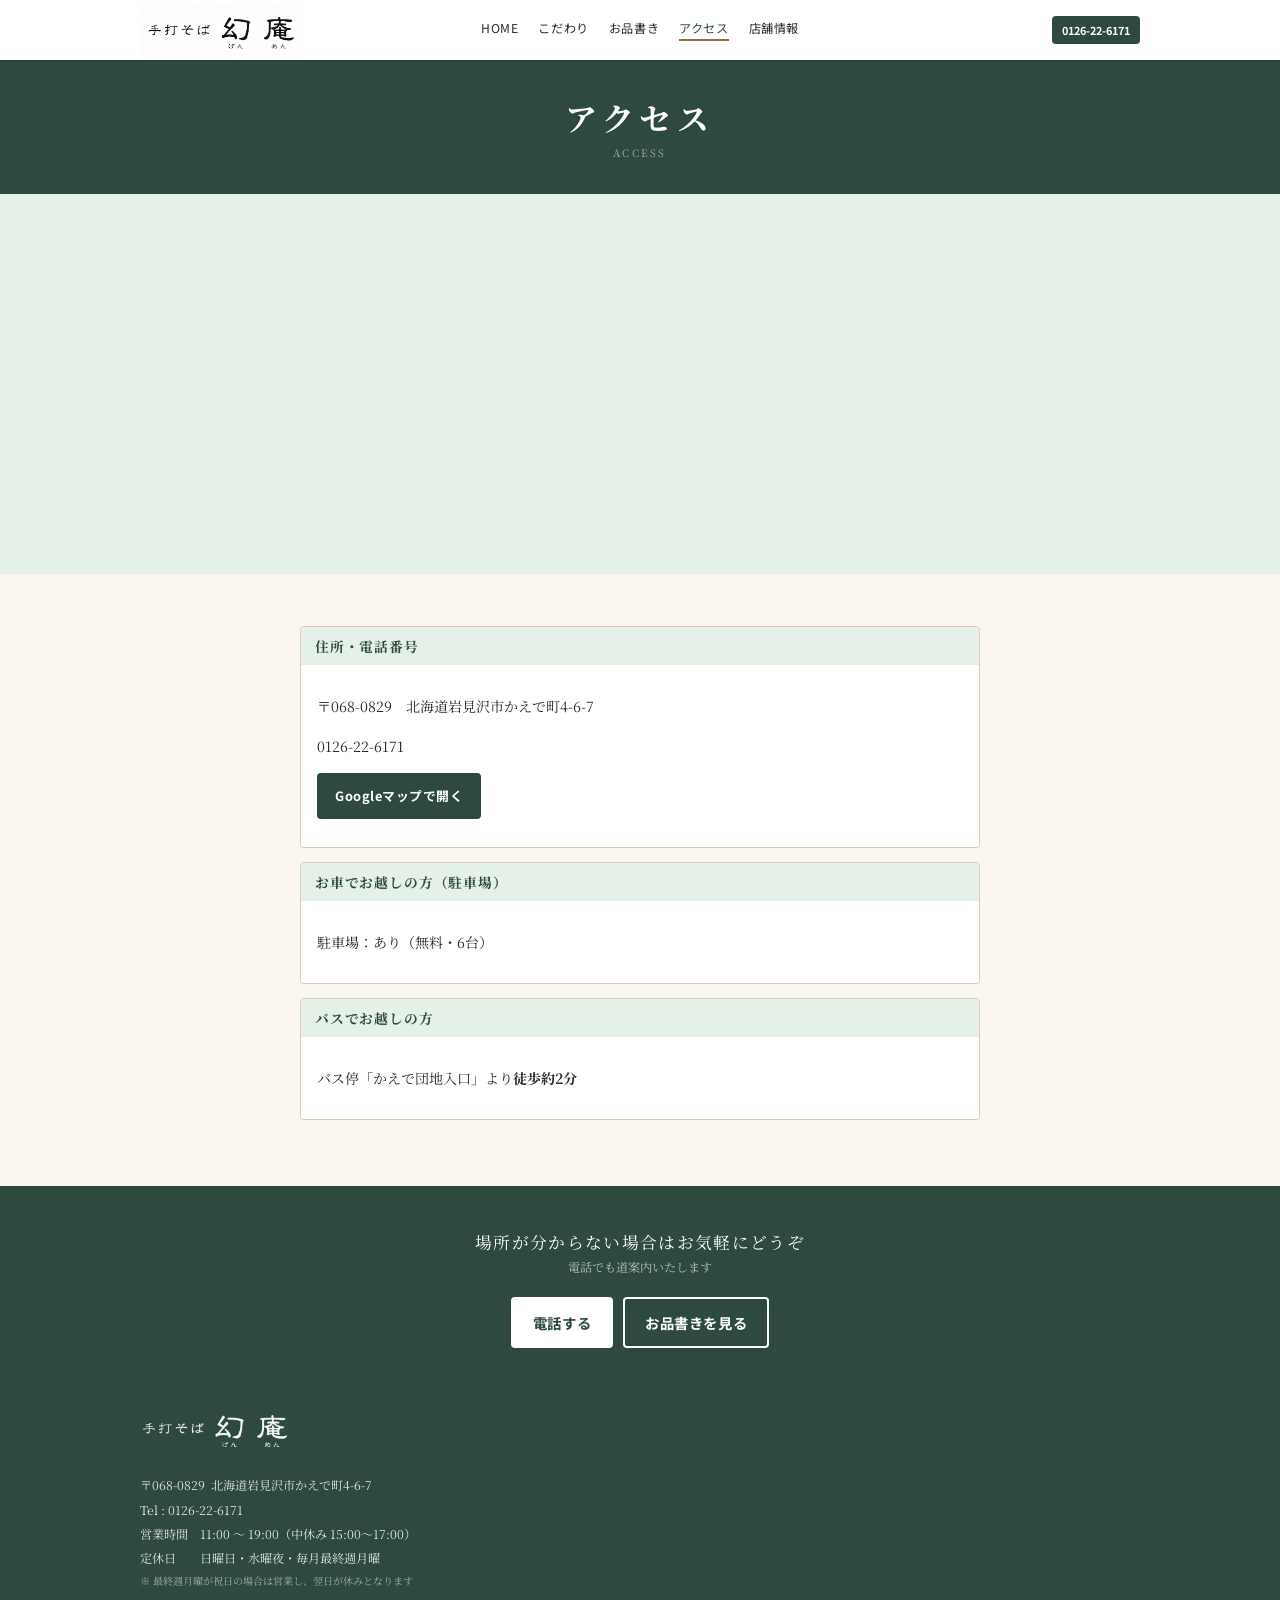
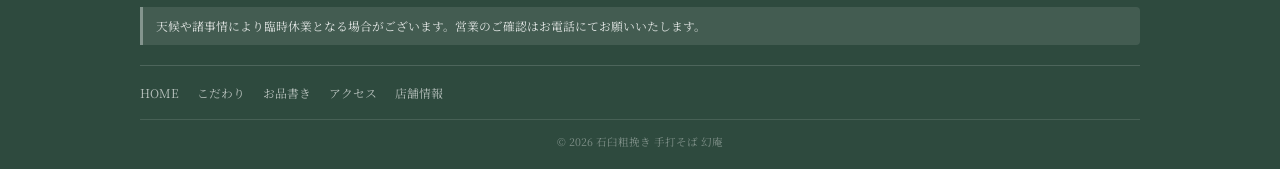
==== commit 32ed5665: "Add files via upload" ====
--- a/access.html
+++ b/access.html
@@ -16,12 +16,15 @@
       <a href="index.html" class="logo">
         <img src="images/genan-logo.png" alt="手打そば 幻庵" class="logo-img">
       </a>
+  
       <nav class="nav" aria-label="グローバルナビゲーション">
         <a href="index.html">HOME</a>
+        <a href="kodawari.html">こだわり</a>
         <a href="menu.html">お品書き</a>
         <a href="access.html" class="on">アクセス</a>
         <a href="info.html">店舗情報</a>
       </nav>
+  
       <div class="hdr-actions">
         <a href="tel:0126-22-6171" class="hdr-tel">0126-22-6171</a>
         <button type="button" class="hamburger" id="hamburgerBtn" aria-label="メニューを開閉" aria-expanded="false" aria-controls="mobileMenu">
@@ -31,9 +34,11 @@
         </button>
       </div>
     </div>
+  
     <nav class="mobile-menu" id="mobileMenu" aria-label="モバイルメニュー" aria-hidden="true">
       <div class="mobile-menu__inner container">
         <a href="index.html" class="mobile-menu__link">HOME</a>
+        <a href="kodawari.html" class="mobile-menu__link">こだわり</a>
         <a href="menu.html" class="mobile-menu__link">お品書き</a>
         <a href="access.html" class="mobile-menu__link on">アクセス</a>
         <a href="info.html" class="mobile-menu__link">店舗情報</a>
@@ -73,7 +78,16 @@
       </div>
     </section>
 
-  
+    <section class="cta-bar">
+      <div class="container container--compact">
+        <p class="cta-bar__title">場所が分からない場合はお気軽にどうぞ</p>
+        <p class="cta-bar__sub">電話でも道案内いたします</p>
+        <div class="cta-bar__btns">
+          <a href="tel:0126-22-6171" class="btn btn-w">電話する</a>
+          <a href="menu.html" class="btn btn-ow">お品書きを見る</a>
+        </div>
+      </div>
+    </section>
   </main>
 
   <footer class="ftr">
@@ -91,6 +105,7 @@
       <div class="ftr-notice">天候や諸事情により臨時休業となる場合がございます。営業のご確認はお電話にてお願いいたします。</div>
       <nav class="ftr-nav" aria-label="フッターナビゲーション">
         <a href="index.html">HOME</a>
+        <a href="kodawari.html">こだわり</a>
         <a href="menu.html">お品書き</a>
         <a href="access.html">アクセス</a>
         <a href="info.html">店舗情報</a>
--- a/css/style.css
+++ b/css/style.css
@@ -330,7 +330,9 @@
   background:
     linear-gradient(
       90deg,
-      rgba(244, 238, 226, .42) 0%,
+      rgba(244, 238, 226, .92) 0%,
+      rgba(244, 238, 226, .82) 6%,
+      rgba(244, 238, 226, .58) 18%,
       rgba(244, 238, 226, .34) 36%,
       rgba(244, 238, 226, .16) 62%,
       rgba(244, 238, 226, .04) 100%
@@ -1144,9 +1146,644 @@
   text-align: left;
 }
 
+
+/* アクセス */
+.access-mini-body {
+  display: flex;
+  flex-direction: column;
+  gap: 18px;
+}
+
+.map-embed {
+  flex: 0 0 50%;
+  height: 210px;
+  background: var(--c-green-light);
+  border-radius: var(--r);
+  overflow: hidden;
+}
+
+.map-embed iframe,
+.map-live iframe {
+  width: 100%;
+  height: 100%;
+  border: 0;
+  display: block;
+}
+
+.access-rows {
+  display: flex;
+  flex-direction: column;
+  gap: 10px;
+  flex: 1;
+}
+
+.ac-row {
+  display: flex;
+  align-items: flex-start;
+  gap: 8px;
+  font-size: .86rem;
+}
+
+.ac-lbl {
+  font-size: .64rem;
+  font-weight: 700;
+  color: var(--c-primary);
+  background: var(--c-green-light);
+  padding: 2px 7px;
+  border-radius: 2px;
+  white-space: nowrap;
+  flex-shrink: 0;
+  margin-top: 3px;
+}
+
+.ac-val {
+  color: var(--c-text);
+  line-height: 1.65;
+}
+
+.access-buttons {
+  display: flex;
+  flex-direction: column;
+  gap: 10px;
+  margin-top: 10px;
+}
+
+.map-live {
+  background: var(--c-green-light);
+  height: 300px;
+}
+
+/* CTA */
+.cta-bar {
+  background: var(--c-primary);
+  padding: 44px 20px;
+  text-align: center;
+}
+
+.cta-bar__title {
+  font-family: var(--font-serif);
+  font-size: 1.05rem;
+  color: #fff;
+  margin: 0 0 4px;
+  letter-spacing: .08em;
+}
+
+.cta-bar__sub {
+  font-size: .76rem;
+  color: rgba(255, 255, 255, .65);
+  margin: 0 0 22px;
+}
+
+.cta-bar__btns {
+  display: flex;
+  flex-direction: column;
+  gap: 10px;
+  max-width: 320px;
+  margin: 0 auto;
+}
+
+.cta-bar__btns--triple {
+  max-width: 360px;
+}
+
+/* フッター */
+.ftr {
+  background: var(--c-primary);
+  color: rgba(255, 255, 255, .85);
+  padding: 20px 15px 20px;
+}
+
+.ftr-name {
+  font-family: var(--font-serif);
+  font-size: 1.05rem;
+  color: #fff;
+  letter-spacing: .10em;
+  margin: 0 0 13px;
+}
+
+.ftr-info {
+  font-size: .76rem;
+  line-height: 2.0;
+  margin-bottom: 16px;
+}
+
+.ftr-info p,
+.ftr-info small {
+  margin: 0;
+  display: block;
+}
+
+.ftr-info small {
+  opacity: .65;
+}
+
+.ftr-notice {
+  font-size: .74rem;
+  background: rgba(255, 255, 255, .10);
+  border-left: 3px solid rgba(255, 255, 255, .35);
+  padding: 9px 13px;
+  margin-bottom: 20px;
+  line-height: 1.7;
+  border-radius: 0 var(--r) var(--r) 0;
+}
+
+.ftr-nav {
+  display: flex;
+  flex-wrap: wrap;
+  gap: 8px 18px;
+  padding-top: 18px;
+  border-top: 1px solid rgba(255, 255, 255, .15);
+  margin-bottom: 18px;
+}
+
+.ftr-nav a {
+  font-size: .74rem;
+  color: rgba(255, 255, 255, .65);
+}
+
+.ftr-copy {
+  font-size: .66rem;
+  color: rgba(255, 255, 255, .40);
+  text-align: center;
+  padding-top: 14px;
+  border-top: 1px solid rgba(255, 255, 255, .12);
+  margin: 0;
+}
+
+/* フッターロゴ */
+.ftr-logo-link {
+  display: inline-block;
+  margin: 0 0 18px;
+}
+
+.ftr-logo-img {
+  display: block;
+  width: 150px;
+  height: auto;
+  filter: brightness(0) invert(1);
+  opacity: .9;
+}
+
+/* 内部ページ */
+.page-hero {
+  background: var(--c-primary);
+  padding: 48px 20px;
+  text-align: center;
+}
+
+.page-hero-title {
+  font-family: var(--font-serif);
+  font-size: clamp(1.5rem, 5vw, 2rem);
+  color: #fff;
+  letter-spacing: .18em;
+  margin: 0 0 5px;
+}
+
+.page-hero-en {
+  font-size: .64rem;
+  color: rgba(255, 255, 255, .55);
+  letter-spacing: .22em;
+  margin: 0;
+}
+
+/* メニュー */
+.menu-cat {
+  margin-bottom: 38px;
+}
+
+.menu-cat-hdr {
+  display: flex;
+  align-items: center;
+  gap: 10px;
+  margin-bottom: 14px;
+}
+
+.menu-cat-title {
+  font-family: var(--font-serif);
+  font-size: 1.1rem;
+  color: var(--c-primary);
+  letter-spacing: .10em;
+  white-space: nowrap;
+  margin: 0;
+}
+
+.menu-cat-rule {
+  flex: 1;
+  height: 1px;
+  background: var(--c-border);
+}
+
+.nabe-tag {
+  display: inline-flex;
+  font-size: .60rem;
+  font-weight: 700;
+  color: #1A3A5C;
+  background: #E8F0FF;
+  border: 1px solid #A0BADD;
+  padding: 2px 8px;
+  border-radius: 2px;
+  letter-spacing: .06em;
+  white-space: nowrap;
+}
+
+.menu-list {
+  border-top: 1px solid var(--c-border);
+  list-style: none;
+  margin: 0;
+  padding: 0;
+}
+
+.menu-item {
+  display: flex;
+  justify-content: space-between;
+  align-items: flex-start;
+  padding: 11px 6px;
+  border-bottom: 1px solid var(--c-border);
+  gap: 14px;
+}
+
+.menu-item.rec {
+  background: #FAFFF8;
+}
+
+.menu-item.s-ume {
+  background: var(--c-ume-bg);
+}
+
+.menu-item.s-lemon {
+  background: var(--c-lemon-bg);
+}
+
+.mi-name {
+  font-size: .92rem;
+  color: var(--c-text);
+  letter-spacing: .02em;
+  line-height: 1.5;
+}
+
+.mi-price {
+  font-size: .90rem;
+  font-weight: 700;
+  color: var(--c-primary);
+  white-space: nowrap;
+  flex-shrink: 0;
+}
+
+.mi-price .yen {
+  font-size: .72rem;
+  font-weight: 400;
+  color: var(--c-text-sub);
+}
+
+.badge-rec {
+  display: inline-block;
+  font-size: .55rem;
+  font-weight: 700;
+  color: #fff;
+  background: var(--c-secondary);
+  padding: 1px 6px;
+  border-radius: 2px;
+  margin-left: 5px;
+  vertical-align: middle;
+  letter-spacing: .04em;
+}
+
+.badge-sp {
+  display: inline-block;
+  font-size: .55rem;
+  font-weight: 700;
+  color: var(--c-ume);
+  background: var(--c-ume-bg);
+  border: 1px solid var(--c-ume-border);
+  padding: 1px 6px;
+  border-radius: 2px;
+  margin-left: 5px;
+  vertical-align: middle;
+  letter-spacing: .04em;
+}
+
+.badge-su {
+  display: inline-block;
+  font-size: .55rem;
+  font-weight: 700;
+  color: var(--c-lemon);
+  background: var(--c-lemon-bg);
+  border: 1px solid var(--c-lemon-border);
+  padding: 1px 6px;
+  border-radius: 2px;
+  margin-left: 5px;
+  vertical-align: middle;
+  letter-spacing: .04em;
+}
+
+.season-inline {
+  display: flex;
+  gap: 10px;
+  margin-bottom: 10px;
+  font-size: .72rem;
+  color: var(--c-text-sub);
+  flex-wrap: wrap;
+}
+
+.menu-note {
+  background: var(--c-bg-alt);
+  border-radius: var(--r);
+  padding: 18px 20px;
+  margin-top: 10px;
+}
+
+.menu-note p {
+  font-size: .80rem;
+  color: var(--c-text-sub);
+  line-height: 1.85;
+  margin: 0;
+}
+
+.yoyaku-note {
+  background: #F0F6F0;
+  border-radius: var(--r);
+  padding: 12px 16px;
+  font-size: .80rem;
+  color: var(--c-text);
+  line-height: 1.75;
+  margin-top: 12px;
+}
+
+.ippin-grid {
+  display: grid;
+  grid-template-columns: 1fr 1fr;
+  gap: 0;
+  border-top: 1px solid var(--c-border);
+}
+
+.ippin-item {
+  display: flex;
+  justify-content: space-between;
+  align-items: baseline;
+  padding: 9px 6px;
+  border-bottom: 1px solid var(--c-border);
+  gap: 8px;
+  font-size: .86rem;
+}
+
+.ippin-item:nth-child(even) {
+  border-left: 1px solid var(--c-border);
+}
+
+.ippin-name {
+  color: var(--c-text);
+}
+
+.ippin-price {
+  font-size: .82rem;
+  font-weight: 700;
+  color: var(--c-primary);
+  white-space: nowrap;
+  flex-shrink: 0;
+}
+
+/* テーブル・アクセス */
+.info-tbl {
+  width: 100%;
+  border-collapse: collapse;
+  margin-bottom: 8px;
+}
+
+.info-tbl th,
+.info-tbl td {
+  padding: 11px 13px;
+  border: 1px solid var(--c-border);
+  font-size: .88rem;
+  vertical-align: top;
+  line-height: 1.75;
+}
+
+.info-tbl th {
+  background: var(--c-green-light);
+  color: var(--c-primary);
+  font-weight: 700;
+  width: 36%;
+  text-align: left;
+}
+
+.info-tbl td {
+  background: #fff;
+  color: var(--c-text);
+}
+
+.info-tbl .note {
+  display: block;
+  font-size: .74rem;
+  color: var(--c-text-sub);
+  margin-top: 4px;
+}
+
+.ac-block {
+  border-radius: var(--r);
+  border: 1px solid var(--c-border);
+  overflow: hidden;
+  margin-bottom: 14px;
+}
+
+.ac-block-hdr {
+  background: var(--c-green-light);
+  color: var(--c-primary);
+  font-weight: 700;
+  font-size: .86rem;
+  padding: 9px 14px;
+  letter-spacing: .06em;
+}
+
+.ac-block-body {
+  padding: 14px 16px;
+  font-size: .88rem;
+  line-height: 1.85;
+  background: #fff;
+}
+
+/* 利用案内 */
+.usage-list {
+  border-top: 1px solid var(--c-border);
+}
+
+.usage-item {
+  display: flex;
+  align-items: flex-start;
+  gap: 12px;
+  padding: 12px 4px;
+  border-bottom: 1px solid var(--c-border);
+}
+
+.usage-arrow {
+  color: var(--c-primary);
+  font-size: .9rem;
+  flex-shrink: 0;
+  margin-top: 2px;
+}
+
+.usage-body {
+  flex: 1;
+}
+
+.usage-lbl {
+  font-size: .70rem;
+  font-weight: 700;
+  color: var(--c-primary);
+  margin: 0 0 2px;
+}
+
+.usage-val {
+  font-size: .88rem;
+  color: var(--c-text);
+  line-height: 1.7;
+  margin: 0;
+}
+
+.usage-note {
+  font-size: .72rem;
+  color: var(--c-text-sub);
+  margin: 3px 0 0;
+  line-height: 1.6;
+}
+
+@media (min-width: 768px) {
+  .cta-g,
+  .cta-bar__btns,
+  .access-buttons {
+    flex-direction: row;
+    max-width: 100%;
+    justify-content: center;
+  }
+
+  .kd-grid {
+    grid-template-columns: repeat(3, 1fr);
+  }
+
+  .feature-card {
+    max-width: 100%;
+    display: grid;
+    grid-template-columns: 1fr 1fr;
+  }
+
+  .feature-card__photo {
+    height: 100%;
+    min-height: 280px;
+  }
+
+  .feature-card__body {
+    text-align: left;
+    display: flex;
+    flex-direction: column;
+    justify-content: center;
+  }
+
+  .season-grid {
+    grid-template-columns: 1fr 1fr;
+  }
+
+  .access-mini-body {
+    flex-direction: row;
+  }
+
+  .map-live {
+    height: 380px;
+  }
+}
+
+@media (min-width: 1024px) {
+  .hdr-in {
+    display: grid;
+    grid-template-columns: 220px 1fr 220px;
+    align-items: center;
+  }
+
+  .logo {
+    justify-self: start;
+  }
+
+  .nav {
+    display: flex;
+    gap: 22px;
+    justify-content: center;
+    align-items: center;
+  }
+
+  .hdr-actions {
+    justify-self: end;
+  }
+
+  .hdr-tel {
+    display: inline-flex;
+  }
+
+  .hamburger {
+    display: none;
+  }
+}
+
+
+@media (max-width: 767px) {
+  .menu-cat--season .mi-name {
+    display: flex;
+    flex-direction: column;
+    align-items: flex-start;
+    gap: 6px;
+  }
+
+  .menu-cat--season .badge-sp,
+  .menu-cat--season .badge-su,
+  .menu-cat--season .badge-rec,
+  .menu-cat--season .b-ume,
+  .menu-cat--season .b-lem {
+    display: inline-flex;
+    margin-left: 0;
+    white-space: nowrap;
+  }
+}
+
 /* =========================================================
-   おすすめのお品書き / 季節限定メニュー
+   TOP HOME FINAL:
+   営業時間・アクセス背景 / おすすめ・季節限定メニュー整理版
 ========================================================= */
+
+/* ---------------------------------------------------------
+   営業時間・アクセス：おすすめ/季節限定と同じ生成り和紙背景
+--------------------------------------------------------- */
+
+.hours-bar,
+.sec-access-home {
+  background-color: #F4EEE2;
+  background-image:
+    linear-gradient(
+      rgba(244, 238, 226, .66),
+      rgba(244, 238, 226, .66)
+    ),
+    url("../images/washi-hero-bg.png");
+  background-repeat: no-repeat;
+  background-size: 110% 100%, 110% auto;
+  background-position: center center;
+}
+
+/* 営業時間内の情報は白寄りの面で読みやすく残す */
+.hours-panel {
+  background: rgba(255, 255, 255, .55);
+  border: 1px solid rgba(218, 204, 180, .45);
+  border-radius: 6px;
+  padding: 22px 24px;
+}
+
+/* アクセス内の情報も白寄りの面で読みやすく残す */
+.sec-access-home .access-mini-body {
+  background: rgba(255, 255, 255, .55);
+  border: 1px solid rgba(218, 204, 180, .45);
+  border-radius: 6px;
+  padding: 22px;
+  box-shadow: 0 6px 18px rgba(46, 74, 62, .06);
+}
+
+/* ---------------------------------------------------------
+   おすすめのお品書き / 季節限定メニュー：セクション全体
+--------------------------------------------------------- */
 
 .menu-duo-v2 {
   position: relative;
@@ -1168,17 +1805,56 @@
 .menu-duo-v2__grid {
   max-width: 1180px;
   margin: 0 auto;
-  padding: 56px 20px 16px;
+  padding: 50px 20px 14px;
   display: grid;
   grid-template-columns: minmax(0, 1fr) minmax(0, 1fr);
   gap: 44px;
   align-items: start;
 }
-/* おすすめ・季節限定セクション下部CTA */
+
+.menu-duo-v2__pane,
+.menu-duo-v2__inner {
+  min-width: 0;
+}
+
+.menu-duo-v2__pane {
+  position: relative;
+  padding: 0;
+  background: transparent;
+}
+
+.menu-duo-v2__pane::before,
+.menu-duo-v2__pane::after {
+  content: none;
+  display: none;
+}
+
+.menu-duo-v2__inner {
+  max-width: none;
+  margin: 0;
+}
+
+.menu-duo-v2 .sec-title {
+  color: var(--c-primary);
+  text-align: center;
+}
+
+.menu-duo-v2 .sec-sub {
+  color: rgba(42, 42, 42, .68);
+  text-align: center;
+}
+
+.menu-duo-v2 .divider {
+  margin-left: auto;
+  margin-right: auto;
+  margin-bottom: 30px;
+}
+
+/* セクション下部CTA */
 .menu-duo-v2__cta {
   max-width: 1180px;
   margin: 0 auto;
-  padding: 0 20px 35px;
+  padding: 0 20px 34px;
   text-align: center;
 }
 
@@ -1188,1377 +1864,14 @@
   min-height: 48px;
 }
 
-.menu-duo-v2__pane {
-  position: relative;
-  padding: 0;
-  background: transparent;
-  isolation: auto;
-}
-
-.menu-duo-v2__pane::before,
-.menu-duo-v2__pane::after {
-  content: none !important;
-  display: none !important;
-}
-
-.menu-duo-v2__inner {
-  max-width: none;
-  margin: 0;
-}
-
-.menu-duo-v2 .sec-title {
-  color: var(--c-primary);
-  text-align: center;
-}
-
-.menu-duo-v2 .sec-sub {
-  color: rgba(42, 42, 42, .68);
-  text-align: center;
-}
-
-.menu-duo-v2 .divider {
-  margin-left: auto;
-  margin-right: auto;
-  margin-bottom: 30px;
-}
-
-/* =========================
+/* ---------------------------------------------------------
    鴨せいろカード
-========================= */
-
-.pickup-v2 {
-  display: grid;
-  grid-template-columns: 50% 50%;
-  background: rgba(255, 255, 255, .94);
-  border: 1px solid rgba(214, 201, 179, .95);
-  border-radius: 6px;
-  overflow: hidden;
-  box-shadow: 0 10px 24px rgba(46, 74, 62, .08);
-}
-
-.pickup-v2__media {
-  position: relative;
-  min-height: 0;
-  overflow: hidden;
-  background: #eee6da;
-}
-
-.pickup-v2__media img {
-  display: block;
-  width: 100%;
-  height: auto;
-  object-fit: initial;
-  object-position: center center;
-  transform: none;
-}
-
-.pickup-v2__media::after {
-  content: "";
-  position: absolute;
-  inset: 0;
-  pointer-events: none;
-  background:
-    linear-gradient(
-      90deg,
-      rgba(244, 238, 226, 0) 0%,
-      rgba(244, 238, 226, 0) 72%,
-      rgba(255, 255, 255, .16) 88%,
-      rgba(255, 255, 255, .28) 100%
-    );
-}
-
-.pickup-v2__badge {
-  position: absolute;
-  top: 18px;
-  left: -36px;
-  z-index: 3;
-  display: inline-flex;
-  align-items: center;
-  justify-content: center;
-  width: 132px;
-  height: 34px;
-  font-size: .78rem;
-  font-weight: 700;
-  color: #fff;
-  background: linear-gradient(135deg, #C79A33 0%, #B8871E 100%);
-  border-radius: 2px;
-  letter-spacing: .08em;
-  transform: rotate(-45deg);
-  box-shadow: 0 6px 14px rgba(139, 111, 71, .18);
-}
-
-.pickup-v2__body {
-  padding: 34px 40px;
-  background:
-    linear-gradient(rgba(255,255,255,.92), rgba(255,255,255,.92)),
-    url("../images/washi-hero-bg.png");
-  background-repeat: repeat;
-  background-size: 900px auto;
-  background-position: center center;
-  display: flex;
-  flex-direction: column;
-  justify-content: center;
-}
-
-.pickup-v2__title {
-  margin: 0 0 12px;
-  font-size: 1.2rem;
-  line-height: 1.4;
-  color: #222;
-  letter-spacing: .08em;
-}
-
-.pickup-v2__price {
-  margin: 0 0 16px;
-  font-size: 1.1rem;
-  font-weight: 700;
-  color: var(--c-primary);
-}
-
-.pickup-v2__desc {
-  margin: 0 0 24px;
-  font-size: .9rem;
-  line-height: 1.9;
-  color: #4b4b4b;
-}
-
-.pickup-v2__body .btn {
-  width: 100%;
-  max-width: 270px;
-  min-height: 48px;
-  margin-top: 0;
-}
-
-/* =========================
-   季節限定カード
-========================= */
-
-.season-v2__grid {
-  display: grid;
-  grid-template-columns: repeat(2, minmax(0, 1fr));
-  gap: 22px;
-}
-
-.season-v2 {
-  position: relative;
-  display: grid;
-  grid-template-rows: 240px 160px;
-  min-height: 400px;
-  max-height: 400px;
-  overflow: hidden;
-  border-radius: 6px;
-  border: 1px solid rgba(214, 201, 179, .95);
-  box-shadow: 0 10px 24px rgba(46, 74, 62, .08);
-  background: transparent;
-}
-
-.season-v2--ume {
-  --season-rgb: 250, 238, 241;
-  --season-title: #A14B5A;
-  --season-badge: #A14B5A;
-}
-
-.season-v2--lemon {
-  --season-rgb: 255, 251, 225;
-  --season-title: #8C6D00;
-  --season-badge: #8C6D00;
-}
-
-.season-v2::before {
-  content: "";
-  position: absolute;
-  inset: 0;
-  z-index: 0;
-  background-repeat: no-repeat;
-  background-size: cover;
-  background-position: center top;
-  pointer-events: none;
-}
-
-.season-v2--ume::before {
-  background-image: url("../images/sakura_image.png");
-}
-
-.season-v2--lemon::before {
-  background-image: url("../images/lemon_image.png");
-}
-
-.season-v2__body {
-  position: relative;
-  z-index: 2;
-  min-height: 240px;
-  padding: 24px 26px 18px;
-  overflow: hidden;
-  background:
-    linear-gradient(
-      180deg,
-      rgba(var(--season-rgb), .62) 0%,
-      rgba(var(--season-rgb), .54) 36%,
-      rgba(var(--season-rgb), .42) 62%,
-      rgba(var(--season-rgb), .24) 84%,
-      rgba(var(--season-rgb), .10) 100%
-    );
-}
-
-.season-v2__body::before,
-.season-v2__body::after {
-  content: none;
-}
-
-.season-v2__badge {
-  display: inline-flex;
-  width: fit-content;
-  margin-bottom: 12px;
-  padding: 5px 10px;
-  border-radius: 3px;
-  font-size: .62rem;
-  font-weight: 700;
-  line-height: 1;
-  color: #fff;
-  background: var(--season-badge);
-}
-
-.season-v2__title {
-  margin: 0 0 8px;
-  font-size: 1.06rem;
-  line-height: 1.4;
-  color: var(--season-title);
-}
-
-.season-v2__price {
-  margin: 0 0 12px;
-  font-size: 1.02rem;
-  font-weight: 700;
-  color: var(--c-primary);
-}
-
-.season-v2__desc {
-  margin: 0;
-  font-size: .80rem;
-  line-height: 1.85;
-  color: #4b4b4b;
-}
-
-.season-v2__note {
-  margin: 10px 0 0;
-  font-size: .70rem;
-  line-height: 1.7;
-  color: #666;
-}
-
-.season-v2__media {
-  position: relative;
-  z-index: 1;
-  height: 165px;
-  overflow: hidden;
-  background: rgb(var(--season-rgb));
-  line-height: 0;
-}
-
-.season-v2__media img {
-  display: block;
-  width: 100%;
-  height: 100%;
-  object-fit: cover;
-  object-position: center center;
-  transform: none;
-}
-
-.season-v2__media::before {
-  content: "";
-  position: absolute;
-  inset: 0;
-  z-index: 2;
-  pointer-events: none;
-  background:
-    linear-gradient(
-      to bottom,
-      rgba(var(--season-rgb), .96) 0%,
-      rgba(var(--season-rgb), .88) 10%,
-      rgba(var(--season-rgb), .74) 22%,
-      rgba(var(--season-rgb), .56) 36%,
-      rgba(var(--season-rgb), .34) 52%,
-      rgba(var(--season-rgb), .16) 68%,
-      rgba(var(--season-rgb), .06) 80%,
-      rgba(var(--season-rgb), 0) 100%
-    );
-}
-
-.season-v2__media::after {
-  content: "";
-  position: absolute;
-  inset: 0;
-  z-index: 3;
-  pointer-events: none;
-  background-image: url("../images/washi-hero-bg.png");
-  background-size: cover;
-  background-position: center;
-  opacity: .08;
-  mix-blend-mode: screen;
-}
-
-/* =========================
-   レスポンシブ
-========================= */
-
-@media (max-width: 900px) {
-  .pickup-v2 {
-    grid-template-columns: 1fr;
-    max-width: 520px;
-    margin: 0 auto;
-  }
-
-  .pickup-v2__media img {
-    width: 100%;
-    height: auto;
-    object-fit: initial;
-  }
-
-  .pickup-v2__body {
-    padding: 26px 24px 28px;
-  }
-
-  .menu-duo-v2__grid {
-    display: block !important;
-    padding: 42px 20px 28px;
-  }
-  .menu-duo-v2__cta {
-    padding: 0 20px 52px;
-  }
-  
-  .menu-duo-v2__cta .btn {
-    width: 100%;
-    max-width: 320px;
-  }
-
-  .season-v2 {
-    grid-template-rows: 240px 180px;
-    min-height: 420px;
-    max-height: none;
-  }
-
-  .season-v2__media {
-    height: 180px;
-  }}
-
-/* アクセス */
-.access-mini-body {
-  display: flex;
-  flex-direction: column;
-  gap: 18px;
-}
-
-.map-embed {
-  flex: 0 0 50%;
-  height: 210px;
-  background: var(--c-green-light);
-  border-radius: var(--r);
-  overflow: hidden;
-}
-
-.map-embed iframe,
-.map-live iframe {
-  width: 100%;
-  height: 100%;
-  border: 0;
-  display: block;
-}
-
-.access-rows {
-  display: flex;
-  flex-direction: column;
-  gap: 10px;
-  flex: 1;
-}
-
-.ac-row {
-  display: flex;
-  align-items: flex-start;
-  gap: 8px;
-  font-size: .86rem;
-}
-
-.ac-lbl {
-  font-size: .64rem;
-  font-weight: 700;
-  color: var(--c-primary);
-  background: var(--c-green-light);
-  padding: 2px 7px;
-  border-radius: 2px;
-  white-space: nowrap;
-  flex-shrink: 0;
-  margin-top: 3px;
-}
-
-.ac-val {
-  color: var(--c-text);
-  line-height: 1.65;
-}
-
-.access-buttons {
-  display: flex;
-  flex-direction: column;
-  gap: 10px;
-  margin-top: 10px;
-}
-
-.map-live {
-  background: var(--c-green-light);
-  height: 300px;
-}
-
-/* CTA */
-.cta-bar {
-  background: var(--c-primary);
-  padding: 44px 20px;
-  text-align: center;
-}
-
-.cta-bar__title {
-  font-family: var(--font-serif);
-  font-size: 1.05rem;
-  color: #fff;
-  margin: 0 0 4px;
-  letter-spacing: .08em;
-}
-
-.cta-bar__sub {
-  font-size: .76rem;
-  color: rgba(255, 255, 255, .65);
-  margin: 0 0 22px;
-}
-
-.cta-bar__btns {
-  display: flex;
-  flex-direction: column;
-  gap: 10px;
-  max-width: 320px;
-  margin: 0 auto;
-}
-
-.cta-bar__btns--triple {
-  max-width: 360px;
-}
-
-/* フッター */
-.ftr {
-  background: var(--c-primary);
-  color: rgba(255, 255, 255, .85);
-  padding: 20px 15px 20px;
-}
-
-.ftr-name {
-  font-family: var(--font-serif);
-  font-size: 1.05rem;
-  color: #fff;
-  letter-spacing: .10em;
-  margin: 0 0 13px;
-}
-
-.ftr-info {
-  font-size: .76rem;
-  line-height: 2.0;
-  margin-bottom: 16px;
-}
-
-.ftr-info p,
-.ftr-info small {
-  margin: 0;
-  display: block;
-}
-
-.ftr-info small {
-  opacity: .65;
-}
-
-.ftr-notice {
-  font-size: .74rem;
-  background: rgba(255, 255, 255, .10);
-  border-left: 3px solid rgba(255, 255, 255, .35);
-  padding: 9px 13px;
-  margin-bottom: 20px;
-  line-height: 1.7;
-  border-radius: 0 var(--r) var(--r) 0;
-}
-
-.ftr-nav {
-  display: flex;
-  flex-wrap: wrap;
-  gap: 8px 18px;
-  padding-top: 18px;
-  border-top: 1px solid rgba(255, 255, 255, .15);
-  margin-bottom: 18px;
-}
-
-.ftr-nav a {
-  font-size: .74rem;
-  color: rgba(255, 255, 255, .65);
-}
-
-.ftr-copy {
-  font-size: .66rem;
-  color: rgba(255, 255, 255, .40);
-  text-align: center;
-  padding-top: 14px;
-  border-top: 1px solid rgba(255, 255, 255, .12);
-  margin: 0;
-}
-
-/* フッターロゴ */
-.ftr-logo-link {
-  display: inline-block;
-  margin: 0 0 18px;
-}
-
-.ftr-logo-img {
-  display: block;
-  width: 150px;
-  height: auto;
-  filter: brightness(0) invert(1);
-  opacity: .9;
-}
-
-/* 内部ページ */
-.page-hero {
-  background: var(--c-primary);
-  padding: 48px 20px;
-  text-align: center;
-}
-
-.page-hero-title {
-  font-family: var(--font-serif);
-  font-size: clamp(1.5rem, 5vw, 2rem);
-  color: #fff;
-  letter-spacing: .18em;
-  margin: 0 0 5px;
-}
-
-.page-hero-en {
-  font-size: .64rem;
-  color: rgba(255, 255, 255, .55);
-  letter-spacing: .22em;
-  margin: 0;
-}
-
-/* メニュー */
-.menu-cat {
-  margin-bottom: 38px;
-}
-
-.menu-cat-hdr {
-  display: flex;
-  align-items: center;
-  gap: 10px;
-  margin-bottom: 14px;
-}
-
-.menu-cat-title {
-  font-family: var(--font-serif);
-  font-size: 1.1rem;
-  color: var(--c-primary);
-  letter-spacing: .10em;
-  white-space: nowrap;
-  margin: 0;
-}
-
-.menu-cat-rule {
-  flex: 1;
-  height: 1px;
-  background: var(--c-border);
-}
-
-.nabe-tag {
-  display: inline-flex;
-  font-size: .60rem;
-  font-weight: 700;
-  color: #1A3A5C;
-  background: #E8F0FF;
-  border: 1px solid #A0BADD;
-  padding: 2px 8px;
-  border-radius: 2px;
-  letter-spacing: .06em;
-  white-space: nowrap;
-}
-
-.menu-list {
-  border-top: 1px solid var(--c-border);
-  list-style: none;
-  margin: 0;
-  padding: 0;
-}
-
-.menu-item {
-  display: flex;
-  justify-content: space-between;
-  align-items: flex-start;
-  padding: 11px 6px;
-  border-bottom: 1px solid var(--c-border);
-  gap: 14px;
-}
-
-.menu-item.rec {
-  background: #FAFFF8;
-}
-
-.menu-item.s-ume {
-  background: var(--c-ume-bg);
-}
-
-.menu-item.s-lemon {
-  background: var(--c-lemon-bg);
-}
-
-.mi-name {
-  font-size: .92rem;
-  color: var(--c-text);
-  letter-spacing: .02em;
-  line-height: 1.5;
-}
-
-.mi-price {
-  font-size: .90rem;
-  font-weight: 700;
-  color: var(--c-primary);
-  white-space: nowrap;
-  flex-shrink: 0;
-}
-
-.mi-price .yen {
-  font-size: .72rem;
-  font-weight: 400;
-  color: var(--c-text-sub);
-}
-
-.badge-rec {
-  display: inline-block;
-  font-size: .55rem;
-  font-weight: 700;
-  color: #fff;
-  background: var(--c-secondary);
-  padding: 1px 6px;
-  border-radius: 2px;
-  margin-left: 5px;
-  vertical-align: middle;
-  letter-spacing: .04em;
-}
-
-.badge-sp {
-  display: inline-block;
-  font-size: .55rem;
-  font-weight: 700;
-  color: var(--c-ume);
-  background: var(--c-ume-bg);
-  border: 1px solid var(--c-ume-border);
-  padding: 1px 6px;
-  border-radius: 2px;
-  margin-left: 5px;
-  vertical-align: middle;
-  letter-spacing: .04em;
-}
-
-.badge-su {
-  display: inline-block;
-  font-size: .55rem;
-  font-weight: 700;
-  color: var(--c-lemon);
-  background: var(--c-lemon-bg);
-  border: 1px solid var(--c-lemon-border);
-  padding: 1px 6px;
-  border-radius: 2px;
-  margin-left: 5px;
-  vertical-align: middle;
-  letter-spacing: .04em;
-}
-
-.season-inline {
-  display: flex;
-  gap: 10px;
-  margin-bottom: 10px;
-  font-size: .72rem;
-  color: var(--c-text-sub);
-  flex-wrap: wrap;
-}
-
-.menu-note {
-  background: var(--c-bg-alt);
-  border-radius: var(--r);
-  padding: 18px 20px;
-  margin-top: 10px;
-}
-
-.menu-note p {
-  font-size: .80rem;
-  color: var(--c-text-sub);
-  line-height: 1.85;
-  margin: 0;
-}
-
-.yoyaku-note {
-  background: #F0F6F0;
-  border-radius: var(--r);
-  padding: 12px 16px;
-  font-size: .80rem;
-  color: var(--c-text);
-  line-height: 1.75;
-  margin-top: 12px;
-}
-
-.ippin-grid {
-  display: grid;
-  grid-template-columns: 1fr 1fr;
-  gap: 0;
-  border-top: 1px solid var(--c-border);
-}
-
-.ippin-item {
-  display: flex;
-  justify-content: space-between;
-  align-items: baseline;
-  padding: 9px 6px;
-  border-bottom: 1px solid var(--c-border);
-  gap: 8px;
-  font-size: .86rem;
-}
-
-.ippin-item:nth-child(even) {
-  border-left: 1px solid var(--c-border);
-}
-
-.ippin-name {
-  color: var(--c-text);
-}
-
-.ippin-price {
-  font-size: .82rem;
-  font-weight: 700;
-  color: var(--c-primary);
-  white-space: nowrap;
-  flex-shrink: 0;
-}
-
-/* テーブル・アクセス */
-.info-tbl {
-  width: 100%;
-  border-collapse: collapse;
-  margin-bottom: 8px;
-}
-
-.info-tbl th,
-.info-tbl td {
-  padding: 11px 13px;
-  border: 1px solid var(--c-border);
-  font-size: .88rem;
-  vertical-align: top;
-  line-height: 1.75;
-}
-
-.info-tbl th {
-  background: var(--c-green-light);
-  color: var(--c-primary);
-  font-weight: 700;
-  width: 36%;
-  text-align: left;
-}
-
-.info-tbl td {
-  background: #fff;
-  color: var(--c-text);
-}
-
-.info-tbl .note {
-  display: block;
-  font-size: .74rem;
-  color: var(--c-text-sub);
-  margin-top: 4px;
-}
-
-.ac-block {
-  border-radius: var(--r);
-  border: 1px solid var(--c-border);
-  overflow: hidden;
-  margin-bottom: 14px;
-}
-
-.ac-block-hdr {
-  background: var(--c-green-light);
-  color: var(--c-primary);
-  font-weight: 700;
-  font-size: .86rem;
-  padding: 9px 14px;
-  letter-spacing: .06em;
-}
-
-.ac-block-body {
-  padding: 14px 16px;
-  font-size: .88rem;
-  line-height: 1.85;
-  background: #fff;
-}
-
-/* 利用案内 */
-.usage-list {
-  border-top: 1px solid var(--c-border);
-}
-
-.usage-item {
-  display: flex;
-  align-items: flex-start;
-  gap: 12px;
-  padding: 12px 4px;
-  border-bottom: 1px solid var(--c-border);
-}
-
-.usage-arrow {
-  color: var(--c-primary);
-  font-size: .9rem;
-  flex-shrink: 0;
-  margin-top: 2px;
-}
-
-.usage-body {
-  flex: 1;
-}
-
-.usage-lbl {
-  font-size: .70rem;
-  font-weight: 700;
-  color: var(--c-primary);
-  margin: 0 0 2px;
-}
-
-.usage-val {
-  font-size: .88rem;
-  color: var(--c-text);
-  line-height: 1.7;
-  margin: 0;
-}
-
-.usage-note {
-  font-size: .72rem;
-  color: var(--c-text-sub);
-  margin: 3px 0 0;
-  line-height: 1.6;
-}
-
-@media (min-width: 768px) {
-  .cta-g,
-  .cta-bar__btns,
-  .access-buttons {
-    flex-direction: row;
-    max-width: 100%;
-    justify-content: center;
-  }
-
-  .kd-grid {
-    grid-template-columns: repeat(3, 1fr);
-  }
-
-  .feature-card {
-    max-width: 100%;
-    display: grid;
-    grid-template-columns: 1fr 1fr;
-  }
-
-  .feature-card__photo {
-    height: 100%;
-    min-height: 280px;
-  }
-
-  .feature-card__body {
-    text-align: left;
-    display: flex;
-    flex-direction: column;
-    justify-content: center;
-  }
-
-  .season-grid {
-    grid-template-columns: 1fr 1fr;
-  }
-
-  .access-mini-body {
-    flex-direction: row;
-  }
-
-  .map-live {
-    height: 380px;
-  }
-}
-
-@media (min-width: 1024px) {
-  .hdr-in {
-    display: grid;
-    grid-template-columns: 220px 1fr 220px;
-    align-items: center;
-  }
-
-  .logo {
-    justify-self: start;
-  }
-
-  .nav {
-    display: flex;
-    gap: 22px;
-    justify-content: center;
-    align-items: center;
-  }
-
-  .hdr-actions {
-    justify-self: end;
-  }
-
-  .hdr-tel {
-    display: inline-flex;
-  }
-
-  .hamburger {
-    display: none;
-  }
-}
-
-
-@media (max-width: 767px) {
-  .menu-cat--season .mi-name {
-    display: flex;
-    flex-direction: column;
-    align-items: flex-start;
-    gap: 6px;
-  }
-
-  .menu-cat--season .badge-sp,
-  .menu-cat--season .badge-su,
-  .menu-cat--season .badge-rec,
-  .menu-cat--season .b-ume,
-  .menu-cat--season .b-lem {
-    display: inline-flex;
-    margin-left: 0;
-    white-space: nowrap;
-  }
-}
-
-/* =========================================
-   おすすめ / 季節限定 共通エリア
-========================================= */
-.menu-duo {
-  position: relative;
-  padding: 0;
-  background: transparent;
-}
-
-.menu-duo .container {
-  position: relative;
-}
-
-.menu-duo__grid {
-  display: grid;
-  grid-template-columns: minmax(0, 1fr) minmax(0, 1fr);
-  gap: 0;
-  align-items: stretch;
-  border-top: 1px solid rgba(190, 180, 160, .35);
-  border-bottom: 1px solid rgba(190, 180, 160, .35);
-}
-
-.menu-pane {
-  position: relative;
-  padding: 46px 42px 58px;
-  z-index: 0;
-}
-
-.menu-pane::before {
-  content: "";
-  position: absolute;
-  top: 0;
-  bottom: 0;
-  width: 100vw;
-  z-index: -1;
-  pointer-events: none;
-}
-
-/* 左右とも同じ背景に統一 + 和紙感を少し強める */
-.menu-pane--recommend::before,
-.menu-pane--season::before {
-  background-color: #F4EEE2;
-  background-image:
-    linear-gradient(
-      rgba(244, 238, 226, .84),
-      rgba(244, 238, 226, .84)
-    ),
-    url("../images/washi-hero-bg.png");
-  background-repeat: no-repeat;
-  background-size: cover, 1300px auto;
-  background-position: center center, center center;
-}
-
-.menu-pane--recommend::before {
-  right: 0;
-}
-
-.menu-pane--season::before {
-  left: 0;
-}
-
-.menu-pane .sec-title {
-  color: var(--c-primary);
-}
-
-.menu-pane .sec-sub {
-  color: rgba(42, 42, 42, .68);
-}
-
-/* =========================================
-   おすすめカード（鴨せいろ）
-========================================= */
-.feature-card--pickup {
-  display: grid;
-  grid-template-columns: 1.04fr .96fr;
-  min-height: 400px; /* ← 少し縦に伸ばす */
-  background: rgba(255, 255, 255, .93);
-  border: 1px solid rgba(215, 202, 181, .95);
-  border-radius: 6px;
-  overflow: hidden;
-  box-shadow: 0 10px 24px rgba(46, 74, 62, .08);
-}
-
-.feature-card--pickup .feature-card__photo {
-  min-height: 400px;
-  position: relative;
-}
-
-.feature-card--pickup .feature-card__photo img {
-  width: 100%;
-  height: 100%;
-  object-fit: cover;
-  object-position: center 46%;
-  display: block;
-}
-
-.feature-card--pickup .feature-card__photo::after {
-  content: "";
-  position: absolute;
-  inset: 0;
-  background:
-    linear-gradient(
-      90deg,
-      rgba(255,255,255,0) 0%,
-      rgba(244,238,227,.04) 52%,
-      rgba(244,238,227,.20) 74%,
-      rgba(244,238,227,.36) 100%
-    );
-  pointer-events: none;
-}
-
-.feature-card__body--pickup {
-  padding: 34px 28px; /* ← 少し縦方向に余白追加 */
-  background:
-    linear-gradient(rgba(255,255,255,.92), rgba(255,255,255,.92)),
-    url("../images/washi-hero-bg.png");
-  background-repeat: no-repeat;
-  background-size: cover, 820px auto;
-  background-position: center center, center center;
-  display: flex;
-  flex-direction: column;
-  justify-content: center;
-}
-
-/* =========================================
-   季節限定カード
-========================================= */
-.season-grid--custom {
-  display: grid;
-  grid-template-columns: 1fr 1fr;
-  gap: 18px;
-}
-
-.season-card--ume,
-.season-card--lemon {
-  display: grid;
-  grid-template-rows: auto 170px;
-  border-radius: 6px;
-  overflow: hidden;
-  border: 1px solid rgba(215, 202, 181, .92);
-  box-shadow: 0 10px 24px rgba(46, 74, 62, .07);
-  background: #fff;
-  position: relative;
-}
-
-.season-card--ume {
-  --card-rgb: 250, 238, 241;
-  --accent: #A14B5A;
-}
-
-.season-card--lemon {
-  --card-rgb: 255, 251, 225;
-  --accent: #8C6D00;
-}
-
-/* 上部本文 */
-.season-card__body {
-  position: relative;
-  padding: 22px 22px 18px;
-  overflow: hidden;
-  z-index: 1;
-}
-
-.season-card__body > * {
-  position: relative;
-  z-index: 2;
-}
-
-.season-card__body--ume {
-  background-image:
-    linear-gradient(
-      180deg,
-      rgba(250, 238, 241, .96) 0%,
-      rgba(250, 238, 241, .94) 62%,
-      rgba(250, 238, 241, .80) 100%
-    ),
-    url("../images/washi-hero-bg.png");
-  background-repeat: no-repeat;
-  background-size: cover, 820px auto;
-  background-position: center center, center center;
-}
-
-.season-card__body--lemon {
-  background-image:
-    linear-gradient(
-      180deg,
-      rgba(255, 251, 225, .96) 0%,
-      rgba(255, 251, 225, .94) 62%,
-      rgba(255, 251, 225, .80) 100%
-    ),
-    url("../images/washi-hero-bg.png");
-  background-repeat: no-repeat;
-  background-size: cover, 820px auto;
-  background-position: center center, center center;
-}
-
-/* 上部装飾（これが今回の主修正） */
-.season-card__body--ume::before,
-.season-card__body--lemon::before {
-  content: "";
-  position: absolute;
-  inset: 0;
-  z-index: 1;
-  pointer-events: none;
-  opacity: .72;
-  background:
-    radial-gradient(140px 58px at 14% 8%, rgba(255,255,255,.42) 0%, rgba(255,255,255,0) 72%),
-    radial-gradient(170px 74px at 88% 10%, rgba(255,255,255,.24) 0%, rgba(255,255,255,0) 74%),
-    linear-gradient(135deg, rgba(255,255,255,.10) 0%, rgba(255,255,255,0) 45%),
-    repeating-linear-gradient(
-      -45deg,
-      rgba(255,255,255,.05) 0 1px,
-      transparent 1px 13px
-    );
-}
-
-/* 右上のうっすらしたデザイン */
-.season-card__body--ume::after,
-.season-card__body--lemon::after {
-  content: "";
-  position: absolute;
-  top: 12px;
-  right: 14px;
-  width: 82px;
-  height: 30px;
-  border-radius: 999px;
-  background: linear-gradient(
-    90deg,
-    rgba(255,255,255,0) 0%,
-    rgba(255,255,255,.10) 40%,
-    rgba(255,255,255,.22) 100%
-  );
-  filter: blur(1px);
-  opacity: .65;
-  z-index: 1;
-  pointer-events: none;
-}
-
-.season-card__name {
-  margin: 0 0 6px;
-}
-
-.season-card--ume .season-card__name,
-.season-card--lemon .season-card__name {
-  color: var(--accent);
-}
-
-.season-card__price {
-  font-size: 1.05rem;
-  font-weight: 700;
-  color: var(--c-primary);
-  margin: 0 0 10px;
-}
-
-.season-card__desc {
-  font-size: .78rem;
-  line-height: 1.85;
-  color: var(--c-text-sub);
-}
-
-.season-card__desc--note {
-  margin-top: 8px;
-  font-size: .72rem;
-}
-
-/* 画像フェード */
-.season-card__photo--fade {
-  position: relative;
-  overflow: hidden;
-  height: 170px;
-  background: rgb(var(--card-rgb));
-}
-
-.season-card__photo--fade img {
-  width: 100%;
-  height: 100%;
-  object-fit: cover;
-  object-position: center 50%;
-  display: block;
-  transform: scale(1.02);
-}
-
-.season-card__photo--fade::before {
-  content: "";
-  position: absolute;
-  inset: 0;
-  z-index: 2;
-  pointer-events: none;
-  background:
-    linear-gradient(
-      to bottom,
-      rgba(var(--card-rgb), .98) 0%,
-      rgba(var(--card-rgb), .95) 10%,
-      rgba(var(--card-rgb), .88) 22%,
-      rgba(var(--card-rgb), .68) 36%,
-      rgba(var(--card-rgb), .36) 52%,
-      rgba(var(--card-rgb), .10) 66%,
-      rgba(var(--card-rgb), 0) 80%
-    );
-}
-
-.season-card__photo--fade::after {
-  content: "";
-  position: absolute;
-  inset: 0;
-  z-index: 3;
-  pointer-events: none;
-  opacity: .22;
-  background-image: url("../images/washi-hero-bg.png");
-  background-size: cover;
-  background-position: center;
-}
-
-/* バッジ */
-.badge-spring,
-.badge-summer {
-  display: inline-flex;
-  width: fit-content;
-  padding: 4px 9px;
-  border-radius: 3px;
-  font-size: .58rem;
-  font-weight: 700;
-  margin-bottom: 10px;
-  color: #fff;
-}
-
-.badge-spring {
-  background: #A14B5A;
-}
-
-.badge-summer {
-  background: #8C6D00;
-}
-
-/* =========================================
-   レスポンシブ
-========================================= */
-@media (max-width: 900px) {
-  .menu-duo__grid {
-    grid-template-columns: 1fr;
-  }
-
-  .menu-pane {
-    padding: 38px 20px 46px;
-  }
-
-  .feature-card--pickup {
-    grid-template-columns: 1fr;
-    min-height: auto;
-  }
-
-  .feature-card--pickup .feature-card__photo {
-    min-height: 240px;
-  }
-
-  .season-grid--custom {
-    grid-template-columns: 1fr;
-  }
-
-  .season-card--ume,
-  .season-card--lemon {
-    grid-template-rows: auto 190px;
-  }
-
-  .season-card__photo--fade {
-    height: 190px;
-  }
-}
-
-
-/* =========================================================
-   FINAL FIX: おすすめ・季節限定 セクション調整
-   - 鴨せいろ画像の下余白解消
-   - 季節カードのグラデーション廃止
-   - スマホ表示を縦積みに修正
-========================================================= */
-
-/* セクション背景：こだわりセクションに近い和紙感 */
-.menu-duo-v2 {
-  position: relative;
-  overflow: hidden;
-  background-color: #F4EEE2 !important;
-  background-image:
-    linear-gradient(
-      rgba(244, 238, 226, .66),
-      rgba(244, 238, 226, .66)
-    ),
-    url("../images/washi-hero-bg.png") !important;
-  background-repeat: no-repeat !important;
-  background-size: 110% 100%, 110% auto !important;
-  background-position: center center !important;
-  border-top: 1px solid rgba(218, 204, 180, .45);
-  border-bottom: 1px solid rgba(218, 204, 180, .45);
-}
-
-.menu-duo-v2__grid {
-  max-width: 1180px;
-  margin: 0 auto;
-  padding: 56px 20px 66px;
-  display: grid;
-  grid-template-columns: minmax(0, 1fr) minmax(0, 1fr);
-  gap: 44px;
-  align-items: start;
-}
-
-.menu-duo-v2__pane,
-.menu-duo-v2__inner {
-  min-width: 0;
-}
-
-.menu-duo-v2__pane::before,
-.menu-duo-v2__pane::after {
-  content: none !important;
-  display: none !important;
-}
-
-/* =========================
-   鴨せいろカード
-========================= */
+--------------------------------------------------------- */
 
 .pickup-v2 {
   display: grid;
   grid-template-columns: 52% 48%;
-  height: 330px;
+  height: 315px;
   min-height: 0;
   background: rgba(255, 255, 255, .94);
   border: 1px solid rgba(214, 201, 179, .95);
@@ -2569,8 +1882,9 @@
 
 .pickup-v2__media {
   position: relative;
-  height: 330px;
+  height: 315px;
   min-height: 0;
+  line-height: 0;
   overflow: hidden;
   background: #eee6da;
 }
@@ -2584,12 +1898,11 @@
   transform: none;
 }
 
-/* 余計な白っぽい被せを弱める */
 .pickup-v2__media::after {
-  content: none !important;
-}
-
-/* プレビュー寄せ：斜めリボン */
+  content: none;
+  display: none;
+}
+
 .pickup-v2__badge {
   position: absolute;
   top: 18px;
@@ -2611,7 +1924,8 @@
 }
 
 .pickup-v2__body {
-  padding: 34px 40px;
+  min-height: 315px;
+  padding: 28px 36px;
   background:
     linear-gradient(rgba(255,255,255,.92), rgba(255,255,255,.92)),
     url("../images/washi-hero-bg.png");
@@ -2624,7 +1938,7 @@
 }
 
 .pickup-v2__title {
-  margin: 0 0 12px;
+  margin: 0;
   font-size: 1.2rem;
   line-height: 1.4;
   color: #222;
@@ -2632,28 +1946,22 @@
 }
 
 .pickup-v2__price {
-  margin: 0 0 16px;
+  margin: 0;
   font-size: 1.1rem;
   font-weight: 700;
   color: var(--c-primary);
 }
 
 .pickup-v2__desc {
-  margin: 0 0 24px;
+  margin: 0;
   font-size: .9rem;
   line-height: 1.9;
   color: #4b4b4b;
 }
 
-.pickup-v2__body .btn {
-  width: 100%;
-  max-width: 270px;
-  min-height: 48px;
-}
-
-/* =========================
+/* ---------------------------------------------------------
    季節限定カード
-========================= */
+--------------------------------------------------------- */
 
 .season-v2__grid {
   display: grid;
@@ -2663,9 +1971,11 @@
 
 .season-v2 {
   position: relative;
-  display: flex;
-  flex-direction: column;
-  min-height: 380px;
+  display: grid;
+  grid-template-rows: 238px 165px;
+  height: 403px;
+  min-height: 0;
+  max-height: 403px;
   overflow: hidden;
   border-radius: 6px;
   border: 1px solid rgba(214, 201, 179, .95);
@@ -2685,7 +1995,7 @@
   --season-badge: #8C6D00;
 }
 
-/* 装飾画像をカード全体の背景にする */
+/* 添付装飾画像をカード背景に使用 */
 .season-v2::before {
   content: "";
   position: absolute;
@@ -2705,12 +2015,13 @@
   background-image: url("../images/lemon_image.png");
 }
 
-/* テキストエリア */
 .season-v2__body {
   position: relative;
   z-index: 2;
-  padding: 24px 26px 16px;
-  min-height: 215px;
+  height: 238px;
+  min-height: 238px;
+  padding: 22px 26px 16px;
+  overflow: hidden;
   background:
     linear-gradient(
       180deg,
@@ -2721,8 +2032,8 @@
 
 .season-v2__body::before,
 .season-v2__body::after {
-  content: none !important;
-  display: none !important;
+  content: none;
+  display: none;
 }
 
 .season-v2__badge {
@@ -2739,14 +2050,14 @@
 }
 
 .season-v2__title {
-  margin: 0 0 8px;
+  margin: 0;
   font-size: 1.06rem;
   line-height: 1.4;
   color: var(--season-title);
 }
 
 .season-v2__price {
-  margin: 0 0 12px;
+  margin: 0;
   font-size: 1.02rem;
   font-weight: 700;
   color: var(--c-primary);
@@ -2760,17 +2071,17 @@
 }
 
 .season-v2__note {
-  margin: 10px 0 0;
-  font-size: .70rem;
-  line-height: 1.7;
+  margin: 8px 0 0;
+  font-size: .68rem;
+  line-height: 1.65;
   color: #666;
 }
 
-/* 画像エリア：グラデーションなし */
 .season-v2__media {
   position: relative;
   z-index: 1;
   height: 165px;
+  line-height: 0;
   overflow: hidden;
   background: rgb(var(--season-rgb));
 }
@@ -2780,430 +2091,20 @@
   width: 100%;
   height: 100%;
   object-fit: cover;
-  object-position: center bottom;
+  object-position: center center;
   transform: none;
 }
 
-/* グラデーション完全OFF */
+/* グラデーション・和紙被せは使わない */
 .season-v2__media::before,
 .season-v2__media::after {
-  content: none !important;
-  display: none !important;
-}
-
-/* =========================
-   レスポンシブ：完全に縦積み
-========================= */
-
-@media (max-width: 900px) {
-  .menu-duo-v2__grid {
-    display: block !important;
-    padding: 42px 20px 52px;
-  }
-
-  .menu-duo-v2__pane {
-    width: 100%;
-  }
-
-  .menu-duo-v2__pane + .menu-duo-v2__pane {
-    margin-top: 46px;
-  }
-
-  .menu-duo-v2__inner {
-    max-width: 430px;
-    margin: 0 auto;
-  }
-
-  .pickup-v2 {
-    display: block;
-    height: auto;
-    max-width: 430px;
-    margin: 0 auto;
-  }
-
-  .pickup-v2__media {
-    height: auto;
-  }
-
-  .pickup-v2__media img {
-    width: 100%;
-    height: auto;
-    object-fit: initial;
-  }
-
-  .pickup-v2__body {
-    padding: 26px 24px 28px;
-  }
-
-  .pickup-v2__body .btn {
-    max-width: none;
-  }
-
-  .season-v2__grid {
-    display: grid !important;
-    grid-template-columns: 1fr !important;
-    gap: 22px;
-    max-width: 430px;
-    margin: 0 auto;
-  }
-
-  .season-v2 {
-    min-height: auto;
-  }
-
-  .season-v2__body {
-    min-height: auto;
-    padding: 24px 24px 18px;
-  }
-
-  .season-v2__media {
-    height: 210px;
-  }
-}
-
-/* 営業時間・アクセス：淡い生成り和紙 */
-.hours-bar,
-.sec-access-home {
-  background-color: #F7F1E7;
-  background-image:
-    linear-gradient(
-      rgba(247, 241, 231, .74),
-      rgba(247, 241, 231, .74)
-    ),
-    url("../images/washi-hero-bg.png");
-  background-repeat: no-repeat;
-  background-size: 110% 100%, 110% auto;
-  background-position: center center;
-}
-
-/* 営業時間内の情報は読みやすく白寄りの面で残す */
-.hours-panel {
-  background: rgba(255, 255, 255, .55);
-  border: 1px solid rgba(218, 204, 180, .45);
-  border-radius: 6px;
-  padding: 22px 24px;
-}
-
-/* アクセス内の地図・情報も少し面を立てる */
-.access-mini-body {
-  background: rgba(255, 255, 255, .55);
-  border: 1px solid rgba(218, 204, 180, .45);
-  border-radius: 6px;
-  padding: 22px;
-}
-
-/* =========================================================
-   LAST OVERRIDE: おすすめ・季節限定 最終調整
-   - 重複CSSの後勝ち対策
-   - 鴨せいろ下余白を圧縮
-   - レモン画像下余白を解消
-   - CTA余白を圧縮
-========================================================= */
-
-/* セクション全体の上下余白を締める */
-.menu-duo-v2__grid {
-  padding: 50px 20px 14px !important;
-}
-
-/* ボタン周りの余白を締める */
-.menu-duo-v2__cta {
-  padding: 0 20px 34px !important;
-}
-
-.menu-duo-v2__cta .btn {
-  width: 240px !important;
-  max-width: 100% !important;
-  min-height: 48px !important;
-}
-
-/* 鴨せいろカード：カード下の余白感を減らすため高さを少し圧縮 */
-.pickup-v2 {
-  height: 300px !important;
-  min-height: 0 !important;
-  grid-template-columns: 52% 48% !important;
-}
-
-.pickup-v2__media {
-  height: 300px !important;
-  min-height: 0 !important;
-  line-height: 0 !important;
-}
-
-.pickup-v2__media img {
-  display: block !important;
-  width: 100% !important;
-  height: 100% !important;
-  object-fit: cover !important;
-  object-position: center center !important;
-}
-
-.pickup-v2__body {
-  padding: 28px 36px !important;
-  justify-content: center !important;
-}
-
-.pickup-v2__desc {
-  margin-bottom: 0 !important;
-}
-
-/* 季節カード：PC時の下部余白を消す */
-.season-v2 {
-  display: grid !important;
-  grid-template-rows: 215px 165px !important;
-  height: 380px !important;
-  min-height: 0 !important;
-  max-height: 380px !important;
-}
-
-.season-v2__body {
-  min-height: 0 !important;
-  height: 215px !important;
-  padding: 22px 26px 12px !important;
-  overflow: hidden !important;
-}
-
-.season-v2__media {
-  height: 165px !important;
-  line-height: 0 !important;
-  background: rgb(var(--season-rgb)) !important;
-  overflow: hidden !important;
-}
-
-.season-v2__media img {
-  display: block !important;
-  width: 100% !important;
-  height: 100% !important;
-  object-fit: cover !important;
-  object-position: center center !important;
-}
-
-/* グラデーション・和紙被せを完全に消す */
-.season-v2__media::before,
-.season-v2__media::after {
-  content: none !important;
-  display: none !important;
-}
-
-/* スマホ時は自然な縦積みを優先 */
-@media (max-width: 900px) {
-  .menu-duo-v2__grid {
-    display: block !important;
-    padding: 42px 20px 18px !important;
-  }
-
-  .menu-duo-v2__cta {
-    padding: 0 20px 42px !important;
-  }
-
-  .menu-duo-v2__cta .btn {
-    width: 100% !important;
-    max-width: 320px !important;
-  }
-
-  .pickup-v2 {
-    display: block !important;
-    height: auto !important;
-    max-width: 430px !important;
-    margin: 0 auto !important;
-  }
-
-  .pickup-v2__media {
-    height: auto !important;
-  }
-
-  .pickup-v2__media img {
-    width: 100% !important;
-    height: auto !important;
-    object-fit: initial !important;
-  }
-
-  .pickup-v2__body {
-    padding: 26px 24px 28px !important;
-  }
-
-  .menu-duo-v2__pane + .menu-duo-v2__pane {
-    margin-top: 42px !important;
-  }
-
-  .season-v2__grid {
-    grid-template-columns: 1fr !important;
-    max-width: 430px !important;
-    margin: 0 auto !important;
-  }
-
-  .season-v2 {
-    display: block !important;
-    height: auto !important;
-    max-height: none !important;
-    min-height: 0 !important;
-  }
-
-  .season-v2__body {
-    height: auto !important;
-    min-height: 0 !important;
-    padding: 24px 24px 18px !important;
-  }
-
-  .season-v2__media {
-    height: auto !important;
-  }
-
-  .season-v2__media img {
-    width: 100% !important;
-    height: auto !important;
-    object-fit: initial !important;
-  }
-}
-
-/* 鴨せいろカード：縦幅を少しだけ調整 */
-.pickup-v2 {
-  height: 315px !important;
-}
-
-.pickup-v2__media {
-  height: 315px !important;
-}
-
-.pickup-v2__body {
-  min-height: 315px !important;
-}
-
-/* =========================================================
-   LAST OVERRIDE: 梅カード注記の被り対策
-   - 上段テキストエリアを少し広げる
-   - 料理画像との境界に余裕を作る
-========================================================= */
-
-.season-v2 {
-  grid-template-rows: 238px 165px !important;
-  height: 403px !important;
-  max-height: 403px !important;
-}
-
-.season-v2__body {
-  height: 238px !important;
-  min-height: 238px !important;
-  padding: 22px 26px 16px !important;
-  overflow: hidden !important;
-}
-
-.season-v2__media {
-  height: 165px !important;
-}
-
-.season-v2__note {
-  margin-top: 8px !important;
-  font-size: .68rem !important;
-  line-height: 1.65 !important;
-  color: #666 !important;
-}
-/* =========================================================
-   SP FIX: おすすめカードのレスポンシブ崩れ修正
-========================================================= */
-
-@media (max-width: 900px) {
-  .menu-duo-v2__grid {
-    display: block !important;
-    padding: 42px 20px 18px !important;
-  }
-
-  .menu-duo-v2__pane {
-    width: 100% !important;
-  }
-
-  .menu-duo-v2__inner {
-    max-width: 430px !important;
-    width: 100% !important;
-    margin: 0 auto !important;
-  }
-
-  /* 鴨せいろカードを完全に縦積みにする */
-  .pickup-v2 {
-    display: flex !important;
-    flex-direction: column !important;
-    height: auto !important;
-    min-height: 0 !important;
-    max-height: none !important;
-    width: 100% !important;
-    max-width: 430px !important;
-    margin: 0 auto !important;
-    overflow: hidden !important;
-  }
-
-  .pickup-v2__media {
-    width: 100% !important;
-    height: auto !important;
-    min-height: 0 !important;
-    max-height: none !important;
-    line-height: 0 !important;
-    overflow: hidden !important;
-  }
-
-  .pickup-v2__media img {
-    display: block !important;
-    width: 100% !important;
-    height: auto !important;
-    object-fit: initial !important;
-    object-position: center center !important;
-    transform: none !important;
-  }
-
-  /* 説明文エリアを必ず表示させる */
-  .pickup-v2__body {
-    display: block !important;
-    width: 100% !important;
-    height: auto !important;
-    min-height: 0 !important;
-    max-height: none !important;
-    padding: 26px 24px 28px !important;
-    background:
-      linear-gradient(rgba(255,255,255,.92), rgba(255,255,255,.92)),
-      url("../images/washi-hero-bg.png") !important;
-    background-repeat: repeat !important;
-    background-size: 900px auto !important;
-    background-position: center center !important;
-    overflow: visible !important;
-  }
-
-  .pickup-v2__title,
-  .pickup-v2__price,
-  .pickup-v2__desc {
-    display: block !important;
-    visibility: visible !important;
-    opacity: 1 !important;
-  }
-
-  .pickup-v2__title {
-    margin: 0 0 12px !important;
-    font-size: 1.15rem !important;
-    line-height: 1.5 !important;
-  }
-
-  .pickup-v2__price {
-    margin: 0 0 14px !important;
-    font-size: 1.05rem !important;
-  }
-
-  .pickup-v2__desc {
-    margin: 0 !important;
-    font-size: .88rem !important;
-    line-height: 1.9 !important;
-  }
-
-  /* セクション下部ボタン */
-  .menu-duo-v2__cta {
-    padding: 0 20px 42px !important;
-  }
-
-  .menu-duo-v2__cta .btn {
-    width: 100% !important;
-    max-width: 320px !important;
-  }
-}
-
-/* =========================================================
-   商品名・価格を横並びにする
-========================================================= */
+  content: none;
+  display: none;
+}
+
+/* ---------------------------------------------------------
+   商品名 + 価格 横並び
+--------------------------------------------------------- */
 
 .menu-item-head {
   display: flex;
@@ -3217,7 +2118,7 @@
 .menu-item-head .season-v2__title,
 .menu-item-head .pickup-v2__price,
 .menu-item-head .season-v2__price {
-  margin: 0 !important;
+  margin: 0;
 }
 
 .menu-item-head .pickup-v2__title,
@@ -3228,4 +2129,3217 @@
 .menu-item-head .pickup-v2__price,
 .menu-item-head .season-v2__price {
   white-space: nowrap;
+}
+
+/* ---------------------------------------------------------
+   レスポンシブ
+--------------------------------------------------------- */
+
+@media (max-width: 900px) {
+  .menu-duo-v2__grid {
+    display: block;
+    padding: 42px 20px 18px;
+  }
+
+  .menu-duo-v2__pane {
+    width: 100%;
+  }
+
+  .menu-duo-v2__pane + .menu-duo-v2__pane {
+    margin-top: 42px;
+  }
+
+  .menu-duo-v2__inner {
+    max-width: 430px;
+    width: 100%;
+    margin: 0 auto;
+  }
+
+  .pickup-v2 {
+    display: flex;
+    flex-direction: column;
+    width: 100%;
+    max-width: 430px;
+    height: auto;
+    min-height: 0;
+    max-height: none;
+    margin: 0 auto;
+  }
+
+  .pickup-v2__media {
+    width: 100%;
+    height: auto;
+    min-height: 0;
+    max-height: none;
+  }
+
+  .pickup-v2__media img {
+    width: 100%;
+    height: auto;
+    object-fit: initial;
+    object-position: center center;
+  }
+
+  .pickup-v2__body {
+    display: block;
+    width: 100%;
+    height: auto;
+    min-height: 0;
+    max-height: none;
+    padding: 26px 24px 28px;
+    overflow: visible;
+  }
+
+  .pickup-v2__title {
+    font-size: 1.15rem;
+    line-height: 1.5;
+  }
+
+  .pickup-v2__price {
+    font-size: 1.05rem;
+  }
+
+  .pickup-v2__desc {
+    font-size: .88rem;
+    line-height: 1.9;
+  }
+
+  .season-v2__grid {
+    grid-template-columns: 1fr;
+    gap: 22px;
+    max-width: 430px;
+    margin: 0 auto;
+  }
+
+  .season-v2 {
+    display: block;
+    height: auto;
+    min-height: 0;
+    max-height: none;
+  }
+
+  .season-v2__body {
+    height: auto;
+    min-height: 0;
+    padding: 24px 24px 18px;
+    overflow: visible;
+  }
+
+  .season-v2__media {
+    height: auto;
+  }
+
+  .season-v2__media img {
+    width: 100%;
+    height: auto;
+    object-fit: initial;
+  }
+
+  .menu-duo-v2__cta {
+    padding: 0 20px 42px;
+  }
+
+  .menu-duo-v2__cta .btn {
+    width: 100%;
+    max-width: 320px;
+  }
+
+  .menu-item-head {
+    gap: 12px;
+    margin-bottom: 12px;
+  }
+
+  .menu-item-head .pickup-v2__price,
+  .menu-item-head .season-v2__price {
+    font-size: 1rem;
+  }
+}
+
+/* =========================================================
+   営業時間：ファーストビューと同じ和紙感に寄せる
+========================================================= */
+
+.hours-bar {
+  background-color: #F4EEE2;
+  background-image:
+    linear-gradient(
+      90deg,
+      rgba(244, 238, 226, .92) 0%,
+      rgba(244, 238, 226, .82) 8%,
+      rgba(244, 238, 226, .58) 22%,
+      rgba(244, 238, 226, .34) 42%,
+      rgba(244, 238, 226, .22) 70%,
+      rgba(244, 238, 226, .18) 100%
+    ),
+    url("../images/washi-hero-bg.png");
+  background-repeat: no-repeat;
+  background-size: cover, cover;
+  background-position: center center, center center;
+  border-top: 1px solid rgba(218, 204, 180, .38);
+  border-bottom: 1px solid rgba(218, 204, 180, .45);
+}
+
+/* 営業時間の中身は読みやすさ優先で白い面を残す */
+.hours-panel {
+  background: rgba(255, 255, 255, .52);
+  border: 1px solid rgba(218, 204, 180, .42);
+  border-radius: 6px;
+  padding: 22px 24px;
+  box-shadow: 0 6px 18px rgba(46, 74, 62, .05);
+}
+
+/* =========================================================
+   ファーストビュー / 営業時間背景
+   左右の色ムラを隠しつつ和紙感を強める
+========================================================= */
+
+.fv,
+.hours-bar {
+  position: relative;
+  overflow: hidden;
+  isolation: isolate;
+}
+
+/* 左端を自然に隠す + 和紙感を強める */
+.fv::before,
+.hours-bar::before {
+  content: "";
+  position: absolute;
+  inset: 0;
+  pointer-events: none;
+  z-index: 0;
+  background:
+    /* 左端の色違いを隠す */
+    linear-gradient(
+      90deg,
+      rgba(244, 238, 226, .98) 0%,
+      rgba(244, 238, 226, .94) 5%,
+      rgba(244, 238, 226, .78) 12%,
+      rgba(244, 238, 226, .42) 22%,
+      rgba(244, 238, 226, 0) 34%
+    ),
+
+    /* 和紙の繊維っぽさ */
+    repeating-linear-gradient(
+      27deg,
+      rgba(120, 104, 76, .020) 0 1px,
+      transparent 1px 24px
+    ),
+    repeating-linear-gradient(
+      118deg,
+      rgba(255, 255, 255, .080) 0 1px,
+      transparent 1px 26px
+    ),
+
+    /* 和紙の粒感 */
+    radial-gradient(
+      circle at 14% 22%,
+      rgba(255, 255, 255, .16) 0 1px,
+      transparent 1px 100%
+    ),
+    radial-gradient(
+      circle at 78% 64%,
+      rgba(135, 117, 88, .035) 0 1px,
+      transparent 1px 100%
+    ),
+    radial-gradient(
+      circle at 36% 74%,
+      rgba(255, 255, 255, .10) 0 1px,
+      transparent 1px 100%
+    ),
+
+    /* 全体のふわっとした和紙感 */
+    linear-gradient(
+      180deg,
+      rgba(255, 255, 255, .10) 0%,
+      rgba(255, 255, 255, .03) 42%,
+      rgba(255, 255, 255, 0) 100%
+    );
+}
+
+/* 右端も自然に馴染ませる */
+.fv::after,
+.hours-bar::after {
+  content: "";
+  position: absolute;
+  inset: 0;
+  pointer-events: none;
+  z-index: 0;
+  background:
+    linear-gradient(
+      270deg,
+      rgba(244, 238, 226, .96) 0%,
+      rgba(244, 238, 226, .90) 6%,
+      rgba(244, 238, 226, .66) 14%,
+      rgba(244, 238, 226, .28) 25%,
+      rgba(244, 238, 226, 0) 38%
+    );
+}
+
+/* 中身を前面に出す */
+.fv > *,
+.hours-bar > * {
+  position: relative;
+  z-index: 1;
+}
+
+
+
+
+
+
+/*-----------------------------------------お品書きページ----------------------------------------------------------------------*/
+/* =========================================================
+   お品書きページ：薄い和紙背景テスト
+   - ページ背景に和紙
+   - メニュー一覧にも薄く和紙を適用
+   - 視認性確認用
+========================================================= */
+
+/* お品書きページ全体の背景 */
+.sec-menu-page {
+  background-color: #F4EEE2;
+  background-image:
+    linear-gradient(
+      rgba(244, 238, 226, .72),
+      rgba(244, 238, 226, .72)
+    ),
+    url("../images/washi-hero-bg.png");
+  background-repeat: no-repeat;
+  background-size: 110% 100%, 110% auto;
+  background-position: center center;
+  border-top: 1px solid rgba(218, 204, 180, .42);
+}
+
+/* カテゴリごとのまとまりを少し面として見せる */
+.sec-menu-page .menu-cat {
+  background:
+    linear-gradient(
+      rgba(255, 255, 255, .54),
+      rgba(255, 255, 255, .54)
+    ),
+    url("../images/washi-hero-bg.png");
+  background-repeat: repeat;
+  background-size: 900px auto;
+  background-position: center center;
+  border: 1px solid rgba(218, 204, 180, .45);
+  border-radius: 6px;
+  padding: 22px 22px 24px;
+  box-shadow: 0 6px 18px rgba(46, 74, 62, .045);
+}
+
+/* カテゴリ見出しの線が背景に埋もれないよう調整 */
+.sec-menu-page .menu-cat-rule {
+  background: rgba(139, 111, 71, .34);
+}
+
+/* 通常メニュー一覧にも薄く和紙を適用 */
+.sec-menu-page .menu-list {
+  background:
+    linear-gradient(
+      rgba(255, 255, 255, .66),
+      rgba(255, 255, 255, .66)
+    ),
+    url("../images/washi-hero-bg.png");
+  background-repeat: repeat;
+  background-size: 900px auto;
+  background-position: center center;
+  border-top: 1px solid rgba(218, 204, 180, .70);
+}
+
+/* 各メニュー行は透明寄りにして、下の和紙を少し見せる */
+.sec-menu-page .menu-item {
+  background: rgba(255, 255, 255, .42);
+  border-bottom: 1px solid rgba(218, 204, 180, .62);
+}
+
+/* おすすめ行は少しだけ緑味を残す */
+.sec-menu-page .menu-item.rec {
+  background:
+    linear-gradient(
+      rgba(246, 252, 244, .72),
+      rgba(246, 252, 244, .72)
+    ),
+    url("../images/washi-hero-bg.png");
+  background-repeat: repeat;
+  background-size: 900px auto;
+}
+
+/* 梅・レモン行は季節感を残しつつ和紙を重ねる */
+.sec-menu-page .menu-item.s-ume {
+  background:
+    linear-gradient(
+      rgba(251, 240, 242, .78),
+      rgba(251, 240, 242, .78)
+    ),
+    url("../images/washi-hero-bg.png");
+  background-repeat: repeat;
+  background-size: 900px auto;
+}
+
+.sec-menu-page .menu-item.s-lemon {
+  background:
+    linear-gradient(
+      rgba(255, 253, 232, .78),
+      rgba(255, 253, 232, .78)
+    ),
+    url("../images/washi-hero-bg.png");
+  background-repeat: repeat;
+  background-size: 900px auto;
+}
+
+/* 一品メニューの2カラムにも和紙を適用 */
+.sec-menu-page .ippin-grid {
+  background:
+    linear-gradient(
+      rgba(255, 255, 255, .66),
+      rgba(255, 255, 255, .66)
+    ),
+    url("../images/washi-hero-bg.png");
+  background-repeat: repeat;
+  background-size: 900px auto;
+  border-top: 1px solid rgba(218, 204, 180, .70);
+}
+
+.sec-menu-page .ippin-item {
+  background: rgba(255, 255, 255, .42);
+  border-bottom: 1px solid rgba(218, 204, 180, .62);
+}
+
+.sec-menu-page .ippin-item:nth-child(even) {
+  border-left: 1px solid rgba(218, 204, 180, .62);
+}
+
+/* 補足欄も和紙に馴染ませる */
+.sec-menu-page .menu-note,
+.sec-menu-page .yoyaku-note {
+  background:
+    linear-gradient(
+      rgba(255, 255, 255, .60),
+      rgba(255, 255, 255, .60)
+    ),
+    url("../images/washi-hero-bg.png");
+  background-repeat: repeat;
+  background-size: 900px auto;
+  border: 1px solid rgba(218, 204, 180, .45);
+  box-shadow: 0 4px 14px rgba(46, 74, 62, .035);
+}
+
+/* 文字の視認性は少し強めに保つ */
+.sec-menu-page .mi-name,
+.sec-menu-page .ippin-name,
+.sec-menu-page .menu-note p,
+.sec-menu-page .yoyaku-note {
+  color: rgba(42, 42, 42, .92);
+}
+
+.sec-menu-page .mi-price,
+.sec-menu-page .ippin-price {
+  color: var(--c-primary);
+}
+
+/* スマホ時：余白を少し抑える */
+@media (max-width: 767px) {
+  .sec-menu-page .menu-cat {
+    padding: 18px 16px 20px;
+    border-radius: 5px;
+  }
+
+  .sec-menu-page .menu-item {
+    padding: 11px 4px;
+  }
+
+  .sec-menu-page .ippin-item {
+    padding: 10px 4px;
+  }
+}
+
+.page-hero {
+  background: var(--c-primary);
+  padding: 34px 20px;
+  text-align: center;
+}
+@media (max-width: 767px) {
+  .page-hero {
+    padding: 28px 20px;
+  }
+}
+
+/* こだわりページ */
+.kodawari-page {
+  background-color: #F7F1E7;
+  background-image:
+    linear-gradient(
+      rgba(247, 241, 231, .84),
+      rgba(247, 241, 231, .84)
+    ),
+    url("../images/washi-hero-bg.png");
+  background-repeat: repeat;
+  background-size: auto, 1200px auto;
+  background-position: center top;
+}
+
+.kodawari-hero {
+  padding: 34px 0 52px;
+}
+
+.kodawari-hero__inner {
+  display: grid;
+  grid-template-columns: minmax(0, .92fr) minmax(0, 1.08fr);
+  gap: 0;
+  align-items: stretch;
+  overflow: hidden;
+  border-radius: 6px;
+  background: rgba(255, 255, 255, .34);
+  box-shadow: 0 6px 22px rgba(46, 74, 62, .06);
+}
+
+.kodawari-hero__body {
+  position: relative;
+  padding: 54px 50px 50px;
+  display: flex;
+  flex-direction: column;
+  justify-content: center;
+  background:
+    linear-gradient(rgba(247, 241, 231, .92), rgba(247, 241, 231, .90)),
+    url("../images/washi-hero-bg.png");
+  background-repeat: repeat;
+  background-size: auto, 980px auto;
+}
+
+.kodawari-hero__body::before {
+  content: "";
+  position: absolute;
+  left: 24px;
+  top: 28px;
+  bottom: 28px;
+  width: 72px;
+  opacity: .18;
+  background:
+    radial-gradient(circle at 30% 14%, rgba(139, 111, 71, .42) 0 1px, transparent 1px 16px),
+    radial-gradient(circle at 56% 28%, rgba(139, 111, 71, .34) 0 1px, transparent 1px 20px),
+    radial-gradient(circle at 48% 46%, rgba(139, 111, 71, .30) 0 1px, transparent 1px 18px),
+    linear-gradient(rgba(139, 111, 71, .22), rgba(139, 111, 71, .22)) left 34px top 28px / 1px calc(100% - 56px) no-repeat;
+  pointer-events: none;
+}
+
+.kodawari-hero__en,
+.kodawari-block__lead {
+  font-family: var(--font-sans);
+}
+
+.kodawari-hero__en {
+  position: relative;
+  z-index: 1;
+  margin: 0 0 10px;
+  font-size: .84rem;
+  font-weight: 700;
+  letter-spacing: .16em;
+  color: var(--c-secondary);
+}
+
+.kodawari-hero__rule {
+  position: relative;
+  z-index: 1;
+  width: 34px;
+  height: 2px;
+  margin-bottom: 22px;
+  background: var(--c-secondary);
+}
+
+.kodawari-hero__title {
+  position: relative;
+  z-index: 1;
+  margin: 0 0 28px;
+  font-family: var(--font-serif);
+  font-size: clamp(1.9rem, 4vw, 2.6rem);
+  line-height: 1.35;
+  letter-spacing: .12em;
+  color: var(--c-primary);
+}
+
+.kodawari-hero__catch {
+  position: relative;
+  z-index: 1;
+  margin: 0 0 22px;
+  font-family: var(--font-serif);
+  font-size: clamp(1.24rem, 2.4vw, 1.85rem);
+  line-height: 1.9;
+  letter-spacing: .08em;
+  color: var(--c-text);
+}
+
+.kodawari-hero__text {
+  position: relative;
+  z-index: 1;
+  margin: 0;
+  max-width: 32em;
+  font-size: .92rem;
+  line-height: 2;
+  color: var(--c-text-sub);
+}
+
+.kodawari-hero__media {
+  min-height: 420px;
+}
+
+.kodawari-hero__media img {
+  width: 100%;
+  height: 100%;
+  object-fit: cover;
+  object-position: center center;
+}
+
+.kodawari-section {
+  padding: 0 0 54px;
+}
+
+.kodawari-section--first {
+  padding-top: 8px;
+}
+
+.kodawari-section--last {
+  padding-bottom: 70px;
+}
+
+.kodawari-block {
+  display: grid;
+  grid-template-columns: minmax(0, 1fr) minmax(0, .98fr);
+  gap: 28px;
+  align-items: center;
+}
+
+.kodawari-block--reverse {
+  grid-template-columns: minmax(0, 1.02fr) minmax(0, .98fr);
+}
+
+.kodawari-block__media {
+  overflow: hidden;
+  border-radius: 4px;
+  box-shadow: 0 6px 18px rgba(46, 74, 62, .08);
+  background: #efe7da;
+}
+
+.kodawari-block__media img {
+  width: 100%;
+  aspect-ratio: 4 / 3;
+  object-fit: cover;
+  object-position: center center;
+}
+
+.kodawari-block__content,
+.kodawari-material {
+  padding: 28px 30px;
+  background:
+    linear-gradient(rgba(255, 255, 255, .62), rgba(255, 255, 255, .62)),
+    url("../images/washi-hero-bg.png");
+  background-repeat: repeat;
+  background-size: auto, 980px auto;
+  border: 1px solid rgba(218, 204, 180, .56);
+  border-radius: 6px;
+  box-shadow: 0 6px 18px rgba(46, 74, 62, .05);
+}
+
+.kodawari-block__content--wide {
+  padding-right: 34px;
+}
+
+.kodawari-block__label {
+  display: inline-flex;
+  align-items: center;
+  justify-content: center;
+  min-width: 42px;
+  height: 34px;
+  padding: 0 10px;
+  margin-bottom: 16px;
+  background: var(--c-primary);
+  color: #fff;
+  border-radius: 4px;
+  font-family: var(--font-sans);
+  font-size: .94rem;
+  font-weight: 700;
+  letter-spacing: .08em;
+}
+
+.kodawari-block__title {
+  margin: 0 0 10px;
+  font-family: var(--font-serif);
+  font-size: clamp(1.3rem, 2.6vw, 1.95rem);
+  line-height: 1.5;
+  letter-spacing: .08em;
+  color: var(--c-primary);
+}
+
+.kodawari-block__lead {
+  margin: 0 0 14px;
+  font-size: .98rem;
+  font-weight: 700;
+  line-height: 1.9;
+  letter-spacing: .06em;
+  color: var(--c-secondary);
+}
+
+.kodawari-block__text,
+.kodawari-material__text {
+  margin: 0;
+  font-size: .92rem;
+  line-height: 2;
+  color: var(--c-text);
+}
+
+.kodawari-gallery {
+  display: grid;
+  grid-template-columns: repeat(3, minmax(0, 1fr));
+  gap: 14px;
+  margin-top: 16px;
+}
+
+.kodawari-gallery__item {
+  margin: 0;
+  overflow: hidden;
+  border-radius: 4px;
+  box-shadow: 0 4px 14px rgba(46, 74, 62, .08);
+}
+
+.kodawari-gallery__item img {
+  width: 100%;
+  aspect-ratio: 16 / 7;
+  object-fit: cover;
+  object-position: center center;
+}
+
+.kodawari-material {
+  width: 100%;
+}
+
+.kodawari-points {
+  display: grid;
+  grid-template-columns: repeat(4, minmax(0, 1fr));
+  gap: 14px;
+  margin-top: 24px;
+}
+
+.kodawari-points__item {
+  display: flex;
+  align-items: center;
+  justify-content: center;
+  min-height: 72px;
+  padding: 14px 16px;
+  text-align: center;
+  font-family: var(--font-serif);
+  font-size: .96rem;
+  line-height: 1.65;
+  color: var(--c-primary);
+  background: rgba(250, 246, 240, .88);
+  border: 1px solid rgba(46, 74, 62, .24);
+  border-radius: 4px;
+}
+
+.kodawari-cta {
+  display: flex;
+  flex-wrap: wrap;
+  gap: 12px;
+  margin-top: 26px;
+}
+
+.kodawari-cta .btn {
+  min-width: 200px;
+}
+
+@media (max-width: 900px) {
+  .kodawari-hero {
+    padding: 20px 0 40px;
+  }
+
+  .kodawari-hero__inner,
+  .kodawari-block,
+  .kodawari-block--reverse {
+    grid-template-columns: 1fr;
+  }
+
+  .kodawari-hero__body {
+    order: 2;
+    padding: 34px 24px 32px;
+  }
+
+  .kodawari-hero__body::before {
+    left: 14px;
+    top: 20px;
+    bottom: 20px;
+    width: 48px;
+  }
+
+  .kodawari-hero__title {
+    margin-bottom: 18px;
+    font-size: clamp(1.7rem, 8vw, 2.15rem);
+  }
+
+  .kodawari-hero__catch {
+    font-size: 1.15rem;
+    line-height: 1.8;
+  }
+
+  .kodawari-hero__text,
+  .kodawari-block__text,
+  .kodawari-material__text {
+    font-size: .86rem;
+    line-height: 1.95;
+  }
+
+  .kodawari-hero__media {
+    order: 1;
+    min-height: 260px;
+  }
+
+  .kodawari-section {
+    padding-bottom: 38px;
+  }
+
+  .kodawari-block__content,
+  .kodawari-material {
+    padding: 22px 20px;
+  }
+
+  .kodawari-gallery {
+    grid-template-columns: 1fr;
+    gap: 12px;
+  }
+
+  .kodawari-gallery__item img {
+    aspect-ratio: 16 / 9;
+  }
+
+  .kodawari-points {
+    grid-template-columns: repeat(2, minmax(0, 1fr));
+    gap: 10px;
+  }
+
+  .kodawari-points__item {
+    min-height: 64px;
+    font-size: .88rem;
+  }
+
+  .kodawari-cta {
+    flex-direction: column;
+  }
+
+  .kodawari-cta .btn {
+    width: 100%;
+    min-width: 0;
+  }
+}
+
+@media (max-width: 639px) {
+  .kodawari-points {
+    grid-template-columns: 1fr;
+  }
+}
+/* =========================================================
+   こだわりページ：プレビュー準拠版
+========================================================= */
+
+.kodawari-page {
+  background-color: #f3eee3;
+  background-image:
+    linear-gradient(rgba(246, 240, 229, .72), rgba(246, 240, 229, .72)),
+    url("../images/washi-hero-bg.png");
+  background-repeat: repeat;
+  background-size: auto, 1120px auto;
+  background-position: center top;
+  color: var(--c-text);
+}
+
+/* 共通 */
+.kdv-container {
+  width: min(1120px, calc(100% - 48px));
+  margin: 0 auto;
+}
+
+.kdv-section {
+  position: relative;
+}
+
+.kdv-num {
+  display: inline-flex;
+  align-items: center;
+  justify-content: center;
+  min-width: 42px;
+  height: 38px;
+  padding: 0 10px;
+  margin-bottom: 20px;
+  background: var(--c-primary);
+  color: #fff;
+  border-radius: 4px;
+  font-family: var(--font-sans);
+  font-size: .82rem;
+  font-weight: 700;
+  letter-spacing: .08em;
+}
+
+.kdv-text h2,
+.kdv-material h2,
+.kdv-duck__text h2 {
+  margin: 0 0 18px;
+  color: var(--c-primary);
+  font-family: var(--font-serif);
+  font-size: clamp(1.9rem, 3.2vw, 2.75rem);
+  font-weight: 700;
+  letter-spacing: .12em;
+  line-height: 1.35;
+}
+
+.kdv-catch {
+  margin: 0 0 20px;
+  color: #8a7245;
+  font-family: var(--font-serif);
+  font-size: 1.02rem;
+  font-weight: 700;
+  letter-spacing: .08em;
+  line-height: 1.8;
+}
+
+.kdv-text p,
+.kdv-material p,
+.kdv-duck__text p {
+  margin: 0 0 12px;
+  font-size: .92rem;
+  line-height: 2.05;
+  letter-spacing: .05em;
+}
+
+/* =========================================================
+   FV：左和紙 + 右写真 + フェード
+========================================================= */
+
+.kdv-hero {
+  padding-top: 0;
+}
+
+.kdv-hero__paper {
+  position: relative;
+  overflow: hidden;
+  width: min(1120px, calc(100% - 48px));
+  margin: 0 auto;
+  min-height: 560px;
+  background:
+    linear-gradient(90deg,
+      rgba(246, 240, 229, .98) 0%,
+      rgba(246, 240, 229, .96) 34%,
+      rgba(246, 240, 229, .70) 48%,
+      rgba(246, 240, 229, 0) 62%
+    );
+  border-radius: 0 0 4px 4px;
+}
+
+/* 左側の薄い装飾 */
+.kdv-hero__paper::before {
+  content: "";
+  position: absolute;
+  left: 46px;
+  top: 95px;
+  width: 190px;
+  height: 360px;
+  opacity: .16;
+  background:
+    radial-gradient(circle at 35% 18%, rgba(129, 107, 66, .34) 0 2px, transparent 3px),
+    radial-gradient(circle at 58% 32%, rgba(129, 107, 66, .28) 0 2px, transparent 3px),
+    linear-gradient(115deg, transparent 0 46%, rgba(129, 107, 66, .24) 47% 49%, transparent 50%),
+    linear-gradient(65deg, transparent 0 48%, rgba(129, 107, 66, .18) 49% 51%, transparent 52%);
+  pointer-events: none;
+}
+
+.kdv-hero__inner {
+  position: relative;
+  display: grid;
+  grid-template-columns: 48% 52%;
+  min-height: 560px;
+}
+
+.kdv-hero__text {
+  position: relative;
+  z-index: 2;
+  padding: 130px 58px 80px;
+}
+
+.kdv-hero__text h1 {
+  margin: 0 0 8px;
+  color: var(--c-primary);
+  font-family: var(--font-serif);
+  font-size: clamp(2.2rem, 4vw, 3.4rem);
+  font-weight: 700;
+  letter-spacing: .18em;
+  line-height: 1.35;
+}
+
+.kdv-en {
+  position: relative;
+  margin: 0 0 36px;
+  padding-bottom: 14px;
+  color: #9a7a3a;
+  font-family: var(--font-sans);
+  font-size: .75rem;
+  font-weight: 700;
+  letter-spacing: .28em;
+}
+
+.kdv-en::after {
+  content: "";
+  position: absolute;
+  left: 0;
+  bottom: 0;
+  width: 42px;
+  height: 1px;
+  background: #9a7a3a;
+}
+
+.kdv-hero__lead {
+  margin: 0 0 28px;
+  font-family: var(--font-serif);
+  font-size: clamp(1.45rem, 2.8vw, 2.25rem);
+  line-height: 1.9;
+  letter-spacing: .13em;
+}
+
+.kdv-hero__body {
+  max-width: 420px;
+  margin: 0;
+  font-size: .88rem;
+  line-height: 2.1;
+  letter-spacing: .06em;
+}
+
+.kdv-hero__image {
+  position: absolute;
+  inset: 0 0 0 42%;
+  z-index: 1;
+}
+
+.kdv-hero__image::before {
+  content: "";
+  position: absolute;
+  inset: 0;
+  z-index: 2;
+  background:
+    linear-gradient(90deg,
+      rgba(246, 240, 229, .96) 0%,
+      rgba(246, 240, 229, .70) 18%,
+      rgba(246, 240, 229, .26) 38%,
+      rgba(246, 240, 229, 0) 62%
+    );
+  pointer-events: none;
+}
+
+.kdv-hero__image img {
+  width: 100%;
+  height: 100%;
+  object-fit: cover;
+  object-position: center center;
+}
+
+/* =========================================================
+   01 / 02：カード感を消してプレビュー寄せ
+========================================================= */
+
+.kdv-section--01 {
+  padding: 78px 0 38px;
+}
+
+.kdv-section--02 {
+  padding: 18px 0 48px;
+}
+
+.kdv-split {
+  display: grid;
+  grid-template-columns: 1fr 1fr;
+  gap: 30px;
+  align-items: stretch;
+}
+
+.kdv-split--image-left {
+  grid-template-columns: 52% 48%;
+}
+
+.kdv-split--text-left {
+  grid-template-columns: 48% 52%;
+}
+
+.kdv-text {
+  position: relative;
+  padding: 38px 42px;
+  background:
+    linear-gradient(rgba(246, 240, 229, .82), rgba(246, 240, 229, .82)),
+    url("../images/washi-hero-bg.png");
+  background-size: auto, 1000px auto;
+  border: none;
+  box-shadow: none;
+}
+
+.kdv-image {
+  overflow: hidden;
+  background: transparent;
+  border-radius: 3px;
+}
+
+.kdv-image img {
+  display: block;
+  width: 100%;
+  height: 100%;
+  min-height: 320px;
+  object-fit: cover;
+  object-position: center center;
+}
+
+.kdv-image--wide img {
+  aspect-ratio: 16 / 7.2;
+}
+
+/* 01の右側はフェード気味に */
+.kdv-section--01 .kdv-text {
+  background:
+    linear-gradient(90deg,
+      rgba(246, 240, 229, .92) 0%,
+      rgba(246, 240, 229, .82) 68%,
+      rgba(246, 240, 229, .58) 100%
+    ),
+    url("../images/washi-hero-bg.png");
+  background-size: auto, 1000px auto;
+}
+
+/* 02の右画像はプレビュー同様に横長 */
+.kdv-section--02 .kdv-image img {
+  min-height: 295px;
+}
+
+/* 02下段ギャラリー */
+.kdv-gallery {
+  display: grid;
+  grid-template-columns: repeat(3, 1fr);
+  gap: 14px;
+  margin-top: 22px;
+}
+
+.kdv-gallery__item {
+  overflow: hidden;
+  border-radius: 2px;
+}
+
+.kdv-gallery__item img {
+  display: block;
+  width: 100%;
+  aspect-ratio: 16 / 5.1;
+  object-fit: cover;
+  object-position: center center;
+}
+
+/* =========================================================
+   03：カードではなく横幅いっぱいの情報エリア
+========================================================= */
+
+.kdv-section--03 {
+  padding: 22px 0 46px;
+}
+
+.kdv-material {
+  padding: 36px 48px 44px;
+  background:
+    linear-gradient(rgba(246, 240, 229, .82), rgba(246, 240, 229, .82)),
+    url("../images/washi-hero-bg.png");
+  background-size: auto, 1000px auto;
+  border: none;
+  box-shadow: none;
+}
+
+.kdv-material p {
+  max-width: 980px;
+}
+
+.kdv-material__points {
+  display: grid;
+  grid-template-columns: repeat(4, 1fr);
+  gap: 16px;
+  margin-top: 30px;
+}
+
+.kdv-material__points span {
+  display: flex;
+  align-items: center;
+  justify-content: center;
+  min-height: 54px;
+  border: 1px solid rgba(46, 74, 62, .38);
+  border-radius: 2px;
+  background: rgba(255, 255, 255, .20);
+  color: var(--c-primary);
+  font-family: var(--font-serif);
+  font-size: .92rem;
+  letter-spacing: .08em;
+}
+
+/* =========================================================
+   04：カードなし、ボタンなし、横並び
+========================================================= */
+
+.kdv-section--04 {
+  padding: 4px 0 72px;
+}
+
+.kdv-duck {
+  display: grid;
+  grid-template-columns: 50% 50%;
+  width: min(1120px, calc(100% - 48px));
+  margin: 0 auto;
+  align-items: stretch;
+}
+
+.kdv-duck__image {
+  overflow: hidden;
+  background: transparent;
+}
+
+.kdv-duck__image img {
+  display: block;
+  width: 100%;
+  height: 100%;
+  min-height: 430px;
+  object-fit: contain;
+  object-position: center center;
+  background: transparent;
+}
+
+.kdv-duck__text {
+  padding: 32px 42px 28px;
+  background:
+    linear-gradient(90deg,
+      rgba(246, 240, 229, .88) 0%,
+      rgba(246, 240, 229, .78) 70%,
+      rgba(246, 240, 229, .58) 100%
+    ),
+    url("../images/washi-hero-bg.png");
+  background-size: auto, 1000px auto;
+  border: none;
+  box-shadow: none;
+}
+
+.kdv-duck__list {
+  display: grid;
+  gap: 10px;
+  margin: 22px 0 22px;
+  padding: 0;
+  list-style: none;
+}
+
+.kdv-duck__list li {
+  display: grid;
+  grid-template-columns: 44px 1fr;
+  gap: 14px;
+  align-items: center;
+  padding: 0;
+  background: transparent;
+  border: none;
+}
+
+.kdv-duck__list span {
+  display: inline-flex;
+  align-items: center;
+  justify-content: center;
+  width: 34px;
+  height: 30px;
+  background: var(--c-primary);
+  color: #fff;
+  border-radius: 999px;
+  font-size: .72rem;
+  font-weight: 700;
+  letter-spacing: .06em;
+}
+
+.kdv-duck__list p {
+  margin: 0;
+  font-size: .86rem;
+  line-height: 1.8;
+}
+
+.kdv-final-copy {
+  width: min(1120px, calc(100% - 48px));
+  margin: 30px auto 0;
+  color: var(--c-primary);
+  font-family: var(--font-serif);
+  font-size: 1.05rem;
+  line-height: 2;
+  text-align: center;
+  letter-spacing: .10em;
+}
+
+/* =========================================================
+   フッター：ロゴ利用
+========================================================= */
+
+.ftr-logo-link {
+  display: inline-block;
+  margin: 0 0 18px;
+}
+
+.ftr-logo-img {
+  display: block;
+  width: 150px;
+  height: auto;
+  filter: brightness(0) invert(1);
+  opacity: .92;
+}
+
+/* =========================================================
+   レスポンシブ
+========================================================= */
+
+@media (max-width: 900px) {
+  .kdv-container,
+  .kdv-hero__paper,
+  .kdv-duck,
+  .kdv-final-copy {
+    width: min(100% - 32px, 680px);
+  }
+
+  .kdv-hero__paper {
+    min-height: auto;
+  }
+
+  .kdv-hero__inner {
+    display: flex;
+    flex-direction: column;
+    min-height: auto;
+  }
+
+  .kdv-hero__text {
+    padding: 52px 26px 34px;
+  }
+
+  .kdv-hero__image {
+    position: relative;
+    inset: auto;
+    height: 320px;
+  }
+
+  .kdv-hero__image::before {
+    background:
+      linear-gradient(180deg,
+        rgba(246, 240, 229, .88) 0%,
+        rgba(246, 240, 229, .30) 32%,
+        rgba(246, 240, 229, 0) 72%
+      );
+  }
+
+  .kdv-split,
+  .kdv-split--image-left,
+  .kdv-split--text-left,
+  .kdv-duck {
+    grid-template-columns: 1fr;
+  }
+
+  .kdv-text,
+  .kdv-material,
+  .kdv-duck__text {
+    padding: 28px 22px;
+  }
+
+  .kdv-image img,
+  .kdv-duck__image img {
+    min-height: auto;
+    aspect-ratio: 16 / 10;
+    object-fit: cover;
+  }
+
+  .kdv-gallery {
+    grid-template-columns: 1fr;
+  }
+
+  .kdv-gallery__item img {
+    aspect-ratio: 16 / 9;
+  }
+
+  .kdv-material__points {
+    grid-template-columns: repeat(2, 1fr);
+  }
+
+  .kdv-section--01 {
+    padding-top: 48px;
+  }
+}
+
+@media (max-width: 560px) {
+  .kdv-hero__text h1 {
+    font-size: 2rem;
+  }
+
+  .kdv-hero__lead {
+    font-size: 1.28rem;
+  }
+
+  .kdv-material__points {
+    grid-template-columns: 1fr;
+  }
+
+  .kdv-duck__list li {
+    grid-template-columns: 38px 1fr;
+  }
+}
+/* =========================================================
+   こだわりページ：緊急整理・上書き修正版
+   ※ HTMLの .kodawari- 系に合わせる
+========================================================= */
+
+/* ページ全体 */
+.kodawari-page {
+  background-color: #f3eee3;
+  background-image:
+    linear-gradient(rgba(246, 240, 229, .78), rgba(246, 240, 229, .78)),
+    url("../images/washi-hero-bg.png");
+  background-repeat: repeat;
+  background-size: auto, 1100px auto;
+  background-position: center top;
+}
+
+/* FV：左和紙 + 右写真 */
+.kodawari-hero {
+  padding: 0 0 58px;
+}
+
+.kodawari-hero__inner {
+  position: relative;
+  display: grid;
+  grid-template-columns: 48% 52%;
+  width: min(1120px, calc(100% - 48px));
+  min-height: 560px;
+  margin: 0 auto;
+  overflow: hidden;
+  border-radius: 0 0 4px 4px;
+  background:
+    linear-gradient(
+      90deg,
+      rgba(246, 240, 229, .98) 0%,
+      rgba(246, 240, 229, .96) 34%,
+      rgba(246, 240, 229, .70) 50%,
+      rgba(246, 240, 229, 0) 64%
+    );
+  box-shadow: none;
+}
+
+.kodawari-hero__body {
+  position: relative;
+  z-index: 2;
+  padding: 118px 58px 80px;
+  background: transparent;
+}
+
+.kodawari-hero__body::before {
+  content: "";
+  position: absolute;
+  left: 12px;
+  top: 72px;
+  width: 150px;
+  height: 360px;
+  opacity: .14;
+  background:
+    linear-gradient(rgba(139, 111, 71, .22), rgba(139, 111, 71, .22)) left 42px top 0 / 1px 100% no-repeat;
+  pointer-events: none;
+}
+
+.kodawari-hero__en {
+  margin: 0 0 10px;
+  color: #9a7a3a;
+  font-family: var(--font-sans);
+  font-size: .75rem;
+  font-weight: 700;
+  letter-spacing: .28em;
+}
+
+.kodawari-hero__rule {
+  width: 42px;
+  height: 1px;
+  margin: 0 0 34px;
+  background: #9a7a3a;
+}
+
+.kodawari-hero__title {
+  margin: 0 0 28px;
+  color: var(--c-primary);
+  font-family: var(--font-serif);
+  font-size: clamp(2.1rem, 4vw, 3.25rem);
+  line-height: 1.35;
+  letter-spacing: .18em;
+}
+
+.kodawari-hero__catch {
+  margin: 0 0 28px;
+  font-family: var(--font-serif);
+  font-size: clamp(1.35rem, 2.6vw, 2.1rem);
+  line-height: 1.9;
+  letter-spacing: .12em;
+}
+
+.kodawari-hero__text {
+  max-width: 420px;
+  margin: 0;
+  font-size: .88rem;
+  line-height: 2.1;
+  letter-spacing: .06em;
+}
+
+.kodawari-hero__media {
+  position: relative;
+  min-height: 560px;
+  overflow: hidden;
+}
+
+.kodawari-hero__media::before {
+  content: "";
+  position: absolute;
+  inset: 0;
+  z-index: 2;
+  background:
+    linear-gradient(
+      90deg,
+      rgba(246, 240, 229, .96) 0%,
+      rgba(246, 240, 229, .70) 18%,
+      rgba(246, 240, 229, .26) 38%,
+      rgba(246, 240, 229, 0) 62%
+    );
+  pointer-events: none;
+}
+
+.kodawari-hero__media img {
+  width: 100%;
+  height: 100%;
+  object-fit: cover;
+  object-position: center center;
+}
+
+/* 共通：カード感を弱める */
+.kodawari-section {
+  padding: 0 0 48px;
+}
+
+.kodawari-section--first {
+  padding-top: 18px;
+}
+
+.kodawari-section--last {
+  padding-bottom: 72px;
+}
+
+.kodawari-block {
+  display: grid;
+  grid-template-columns: 52% 48%;
+  gap: 30px;
+  align-items: stretch;
+}
+
+.kodawari-block--reverse {
+  grid-template-columns: 52% 48%;
+}
+
+.kodawari-block__media {
+  overflow: hidden;
+  border-radius: 3px;
+  background: transparent;
+  box-shadow: none;
+}
+
+.kodawari-block__media img {
+  width: 100%;
+  height: 100%;
+  min-height: 300px;
+  aspect-ratio: 16 / 7.5;
+  object-fit: cover;
+  object-position: center center;
+}
+
+.kodawari-block__content,
+.kodawari-material {
+  padding: 34px 42px;
+  background:
+    linear-gradient(rgba(246, 240, 229, .82), rgba(246, 240, 229, .82)),
+    url("../images/washi-hero-bg.png");
+  background-size: auto, 1000px auto;
+  border: none;
+  border-radius: 0;
+  box-shadow: none;
+}
+
+/* 01 */
+.kodawari-section--first .kodawari-block__content {
+  background:
+    linear-gradient(
+      90deg,
+      rgba(246, 240, 229, .92) 0%,
+      rgba(246, 240, 229, .82) 68%,
+      rgba(246, 240, 229, .58) 100%
+    ),
+    url("../images/washi-hero-bg.png");
+  background-size: auto, 1000px auto;
+}
+
+/* 見出し */
+.kodawari-block__label {
+  display: inline-flex;
+  align-items: center;
+  justify-content: center;
+  min-width: 42px;
+  height: 36px;
+  padding: 0 10px;
+  margin-bottom: 18px;
+  background: var(--c-primary);
+  color: #fff;
+  border-radius: 4px;
+  font-family: var(--font-sans);
+  font-size: .82rem;
+  font-weight: 700;
+  letter-spacing: .08em;
+}
+
+.kodawari-block__title {
+  margin: 0 0 16px;
+  color: var(--c-primary);
+  font-family: var(--font-serif);
+  font-size: clamp(1.7rem, 3vw, 2.45rem);
+  line-height: 1.4;
+  letter-spacing: .12em;
+}
+
+.kodawari-block__lead {
+  margin: 0 0 18px;
+  color: #8a7245;
+  font-size: .98rem;
+  font-weight: 700;
+  line-height: 1.8;
+  letter-spacing: .08em;
+}
+
+.kodawari-block__text,
+.kodawari-material__text {
+  margin: 0;
+  font-size: .9rem;
+  line-height: 2;
+  letter-spacing: .05em;
+}
+
+/* 02下の3枚画像 */
+.kodawari-gallery {
+  display: grid;
+  grid-template-columns: repeat(3, 1fr);
+  gap: 14px;
+  margin-top: 18px;
+}
+
+.kodawari-gallery__item {
+  margin: 0;
+  overflow: hidden;
+  border-radius: 2px;
+  box-shadow: none;
+}
+
+.kodawari-gallery__item img {
+  width: 100%;
+  aspect-ratio: 16 / 5.2;
+  object-fit: cover;
+  object-position: center center;
+}
+
+/* 03 */
+.kodawari-material {
+  padding: 38px 48px 44px;
+}
+
+.kodawari-material__text {
+  max-width: 980px;
+}
+
+.kodawari-points {
+  display: grid;
+  grid-template-columns: repeat(4, 1fr);
+  gap: 16px;
+  margin-top: 28px;
+}
+
+.kodawari-points__item {
+  min-height: 54px;
+  padding: 12px 16px;
+  border: 1px solid rgba(46, 74, 62, .38);
+  border-radius: 2px;
+  background: rgba(255, 255, 255, .18);
+  color: var(--c-primary);
+  font-family: var(--font-serif);
+  font-size: .9rem;
+  letter-spacing: .08em;
+  box-shadow: none;
+}
+
+/* 04：鴨せいろ */
+.kodawari-duck {
+  display: grid;
+  grid-template-columns: 50% 50%;
+  width: min(1120px, calc(100% - 48px));
+  margin: 0 auto;
+  align-items: stretch;
+}
+
+.kodawari-duck__media {
+  overflow: hidden;
+  background: transparent;
+}
+
+.kodawari-duck__media img {
+  width: 100%;
+  height: 100%;
+  min-height: 430px;
+  object-fit: cover;
+  object-position: center center;
+}
+
+.kodawari-duck__content {
+  padding: 34px 42px 30px;
+  background:
+    linear-gradient(
+      90deg,
+      rgba(246, 240, 229, .88) 0%,
+      rgba(246, 240, 229, .78) 70%,
+      rgba(246, 240, 229, .58) 100%
+    ),
+    url("../images/washi-hero-bg.png");
+  background-size: auto, 1000px auto;
+  border: none;
+  box-shadow: none;
+}
+
+.kodawari-duck__points {
+  display: grid;
+  gap: 10px;
+  margin: 22px 0;
+}
+
+.kodawari-duck__point {
+  display: grid;
+  grid-template-columns: 44px 1fr;
+  gap: 14px;
+  align-items: center;
+  padding: 0;
+  background: transparent;
+  border: none;
+}
+
+.kodawari-duck__point span {
+  display: inline-flex;
+  align-items: center;
+  justify-content: center;
+  width: 34px;
+  height: 30px;
+  background: var(--c-primary);
+  color: #fff;
+  border-radius: 999px;
+  font-size: .72rem;
+  font-weight: 700;
+}
+
+.kodawari-duck__point p {
+  margin: 0;
+  font-size: .86rem;
+  line-height: 1.8;
+}
+
+.kodawari-duck__closing {
+  margin-top: 18px;
+}
+
+/* 04のボタンはHTMLから消す前提だが、残っていても非表示 */
+.kodawari-cta {
+  display: none;
+}
+
+.kodawari-final-message {
+  width: min(1120px, calc(100% - 48px));
+  margin: 30px auto 0;
+  color: var(--c-primary);
+  font-family: var(--font-serif);
+  font-size: 1.05rem;
+  line-height: 2;
+  text-align: center;
+  letter-spacing: .10em;
+}
+
+/* フッターロゴ */
+.ftr-logo-link {
+  display: inline-block;
+  margin: 0 0 18px;
+}
+
+.ftr-logo-img {
+  display: block;
+  width: 150px;
+  height: auto;
+  filter: brightness(0) invert(1);
+  opacity: .92;
+}
+
+/* スマホ */
+@media (max-width: 900px) {
+  .kodawari-hero__inner,
+  .kodawari-duck,
+  .kodawari-block,
+  .kodawari-block--reverse {
+    grid-template-columns: 1fr;
+    width: min(100% - 32px, 680px);
+  }
+
+  .kodawari-hero__body {
+    padding: 44px 26px 34px;
+  }
+
+  .kodawari-hero__media {
+    min-height: 320px;
+  }
+
+  .kodawari-block__content,
+  .kodawari-material,
+  .kodawari-duck__content {
+    padding: 28px 22px;
+  }
+
+  .kodawari-block__media img,
+  .kodawari-duck__media img {
+    min-height: auto;
+    aspect-ratio: 16 / 10;
+  }
+
+  .kodawari-gallery {
+    grid-template-columns: 1fr;
+  }
+
+  .kodawari-gallery__item img {
+    aspect-ratio: 16 / 9;
+  }
+
+  .kodawari-points {
+    grid-template-columns: repeat(2, 1fr);
+  }
+}
+
+@media (max-width: 560px) {
+  .kodawari-points {
+    grid-template-columns: 1fr;
+  }
+
+  .kodawari-hero__title {
+    font-size: 2rem;
+  }
+
+  .kodawari-hero__catch {
+    font-size: 1.25rem;
+  }
+}
+
+/* =========================================================
+   こだわりページ：表示崩れ修正版
+   - フッター白塗り修正
+   - FV高さ調整
+   - 左装飾復活
+   - 左右の帯状ムラ対策
+========================================================= */
+
+/* まずページ背景の帯状ムラを消す */
+.kodawari-page {
+  background-color: #f4eee2;
+  background-image:
+    linear-gradient(rgba(244, 238, 226, .76), rgba(244, 238, 226, .76)),
+    url("../images/washi-hero-bg.png");
+  background-repeat: repeat;
+  background-size: cover, cover;
+  background-position: center center;
+  overflow-x: hidden;
+}
+
+/* 各セクションの左右にも同じ背景を広げて、帯状の差を出さない */
+.kodawari-hero,
+.kodawari-section {
+  position: relative;
+  background-color: transparent;
+  overflow: hidden;
+}
+
+/* セクション左右の色ムラを和紙色で自然に隠す */
+.kodawari-hero::before,
+.kodawari-section::before {
+  content: "";
+  position: absolute;
+  inset: 0;
+  z-index: 0;
+  pointer-events: none;
+  background:
+    linear-gradient(
+      90deg,
+      rgba(244, 238, 226, .95) 0%,
+      rgba(244, 238, 226, .78) 5%,
+      rgba(244, 238, 226, 0) 15%,
+      rgba(244, 238, 226, 0) 85%,
+      rgba(244, 238, 226, .78) 95%,
+      rgba(244, 238, 226, .95) 100%
+    );
+}
+
+.kodawari-hero > *,
+.kodawari-section > * {
+  position: relative;
+  z-index: 1;
+}
+
+/* =========================================================
+   フッターのロゴ白塗り修正
+========================================================= */
+
+.ftr-logo-link {
+  display: inline-block;
+  margin: 0 0 18px;
+  line-height: 1;
+  background: transparent;
+}
+
+.ftr-logo-img {
+  display: block;
+  width: 150px;
+  height: auto;
+  background: transparent;
+  opacity: .92;
+
+  /* これが白塗りの原因なので無効化 */
+  filter: none;
+}
+
+/* ロゴ画像が黒系なら、深緑フッター上では少し明るいPNGを使うのが理想。
+   ただし現時点では白塗りより自然に見えるよう filter を外す。 */
+
+
+/* =========================================================
+   ファーストビュー調整
+========================================================= */
+
+.kodawari-hero {
+  padding: 0 0 42px;
+}
+
+/* FVが長すぎるので高さを圧縮 */
+.kodawari-hero__inner {
+  width: min(1120px, calc(100% - 48px));
+  min-height: 430px;
+  margin: 0 auto;
+  display: grid;
+  grid-template-columns: 47% 53%;
+  overflow: hidden;
+  border-radius: 0 0 4px 4px;
+  box-shadow: none;
+  background:
+    linear-gradient(
+      90deg,
+      rgba(244, 238, 226, .98) 0%,
+      rgba(244, 238, 226, .96) 35%,
+      rgba(244, 238, 226, .68) 50%,
+      rgba(244, 238, 226, 0) 65%
+    );
+}
+
+/* 左側テキスト */
+.kodawari-hero__body {
+  position: relative;
+  z-index: 2;
+  padding: 76px 56px 58px;
+  background: transparent;
+  justify-content: center;
+}
+
+/* プレビューにあった植物っぽい薄い装飾を復活 */
+.kodawari-hero__body::before {
+  content: "";
+  position: absolute;
+  left: -8px;
+  top: 74px;
+  width: 185px;
+  height: 310px;
+  opacity: .16;
+  pointer-events: none;
+  background:
+    radial-gradient(circle at 38% 10%, rgba(139, 111, 71, .45) 0 2px, transparent 3px),
+    radial-gradient(circle at 48% 22%, rgba(139, 111, 71, .35) 0 2px, transparent 3px),
+    radial-gradient(circle at 35% 34%, rgba(139, 111, 71, .32) 0 2px, transparent 3px),
+    radial-gradient(circle at 60% 44%, rgba(139, 111, 71, .30) 0 2px, transparent 3px),
+    linear-gradient(115deg, transparent 0 47%, rgba(139, 111, 71, .28) 48% 49%, transparent 50%),
+    linear-gradient(72deg, transparent 0 47%, rgba(139, 111, 71, .22) 48% 49%, transparent 50%),
+    linear-gradient(rgba(139, 111, 71, .25), rgba(139, 111, 71, .25)) left 62px top 18px / 1px 250px no-repeat;
+}
+
+/* 文字を前面に */
+.kodawari-hero__body > * {
+  position: relative;
+  z-index: 1;
+}
+
+.kodawari-hero__en {
+  margin: 0 0 10px;
+  font-size: .72rem;
+  letter-spacing: .28em;
+}
+
+.kodawari-hero__rule {
+  width: 42px;
+  height: 1px;
+  margin: 0 0 28px;
+}
+
+.kodawari-hero__title {
+  margin: 0 0 24px;
+  font-size: clamp(2rem, 3.6vw, 2.85rem);
+  line-height: 1.35;
+  letter-spacing: .16em;
+}
+
+.kodawari-hero__catch {
+  margin: 0 0 22px;
+  font-size: clamp(1.25rem, 2.3vw, 1.75rem);
+  line-height: 1.85;
+  letter-spacing: .10em;
+}
+
+.kodawari-hero__text {
+  max-width: 410px;
+  font-size: .86rem;
+  line-height: 2;
+}
+
+/* 右側写真 */
+.kodawari-hero__media {
+  position: relative;
+  min-height: 430px;
+  overflow: hidden;
+}
+
+.kodawari-hero__media::before {
+  content: "";
+  position: absolute;
+  inset: 0;
+  z-index: 2;
+  pointer-events: none;
+  background:
+    linear-gradient(
+      90deg,
+      rgba(244, 238, 226, .95) 0%,
+      rgba(244, 238, 226, .72) 18%,
+      rgba(244, 238, 226, .28) 38%,
+      rgba(244, 238, 226, 0) 62%
+    );
+}
+
+.kodawari-hero__media img {
+  width: 100%;
+  height: 100%;
+  object-fit: cover;
+
+  /* 縦に長く見えすぎるのを軽減 */
+  object-position: center 52%;
+}
+
+
+/* =========================================================
+   各コンテンツ面の背景も帯が出ないよう統一
+========================================================= */
+
+.kodawari-block__content,
+.kodawari-material,
+.kodawari-duck__content {
+  background:
+    linear-gradient(rgba(244, 238, 226, .82), rgba(244, 238, 226, .82)),
+    url("../images/washi-hero-bg.png");
+  background-repeat: repeat;
+  background-size: cover, cover;
+  background-position: center center;
+}
+
+
+/* =========================================================
+   レスポンシブ
+========================================================= */
+
+@media (max-width: 900px) {
+  .kodawari-hero {
+    padding-bottom: 34px;
+  }
+
+  .kodawari-hero__inner {
+    width: min(100% - 32px, 680px);
+    display: grid;
+    grid-template-columns: 1fr;
+    min-height: auto;
+  }
+
+  .kodawari-hero__body {
+    padding: 42px 26px 34px;
+  }
+
+  .kodawari-hero__media {
+    min-height: 300px;
+  }
+
+  .kodawari-hero__media::before {
+    background:
+      linear-gradient(
+        180deg,
+        rgba(244, 238, 226, .88) 0%,
+        rgba(244, 238, 226, .28) 34%,
+        rgba(244, 238, 226, 0) 72%
+      );
+  }
+
+  .kodawari-hero__title {
+    font-size: 2rem;
+  }
+
+  .kodawari-hero__catch {
+    font-size: 1.18rem;
+  }
+}
+/* =========================================================
+   こだわりページ：FV・見出し・背景ムラ・フッターロゴ修正
+========================================================= */
+
+/* 1. FV左側の謎のX装飾を消す */
+.kodawari-hero__body::before {
+  content: none !important;
+}
+
+/* 2. FV左側に植物っぽい薄い装飾を入れ直す */
+.kodawari-hero__body::after {
+  content: "";
+  position: absolute;
+  left: 18px;
+  top: 70px;
+  width: 150px;
+  height: 300px;
+  opacity: .13;
+  pointer-events: none;
+  z-index: 0;
+  background:
+    radial-gradient(circle at 48px 38px, rgba(139, 111, 71, .45) 0 2px, transparent 3px),
+    radial-gradient(circle at 76px 72px, rgba(139, 111, 71, .35) 0 2px, transparent 3px),
+    radial-gradient(circle at 42px 115px, rgba(139, 111, 71, .28) 0 2px, transparent 3px),
+    radial-gradient(circle at 92px 158px, rgba(139, 111, 71, .28) 0 2px, transparent 3px),
+    linear-gradient(rgba(139, 111, 71, .22), rgba(139, 111, 71, .22)) 62px 20px / 1px 230px no-repeat,
+    linear-gradient(70deg, transparent 0 48%, rgba(139, 111, 71, .18) 49% 50%, transparent 51%) 30px 55px / 95px 80px no-repeat,
+    linear-gradient(110deg, transparent 0 48%, rgba(139, 111, 71, .16) 49% 50%, transparent 51%) 20px 125px / 105px 95px no-repeat;
+}
+
+/* FV文字を装飾より前面に */
+.kodawari-hero__body > * {
+  position: relative;
+  z-index: 1;
+}
+
+/* 3. 「幻庵のこだわり」が変な位置で改行されるのを防ぐ */
+.kodawari-hero__title {
+  white-space: nowrap;
+  font-size: clamp(2rem, 3.1vw, 2.8rem) !important;
+  letter-spacing: .13em;
+}
+
+/* 4. 01・04などの大見出しも途中改行を防ぐ */
+.kodawari-block__title,
+.kodawari-duck__content .kodawari-block__title,
+.kodawari-duck__content h2 {
+  white-space: nowrap;
+  font-size: clamp(1.7rem, 2.8vw, 2.45rem) !important;
+  letter-spacing: .10em;
+}
+
+/* 5. 左右に出る帯状の色ムラ対策 */
+.kodawari-page,
+.kodawari-hero,
+.kodawari-section {
+  background-color: #f4eee2 !important;
+  background-image:
+    linear-gradient(rgba(244, 238, 226, .78), rgba(244, 238, 226, .78)),
+    url("../images/washi-hero-bg.png") !important;
+  background-repeat: repeat !important;
+  background-size: cover, cover !important;
+  background-position: center center !important;
+}
+
+/* セクションに余計な左右グラデーションが残っている場合は無効化 */
+.kodawari-hero::before,
+.kodawari-section::before {
+  content: none !important;
+}
+
+/* 6. FVの高さを少し自然に調整 */
+.kodawari-hero__inner {
+  min-height: 430px !important;
+}
+
+.kodawari-hero__media {
+  min-height: 430px !important;
+}
+
+.kodawari-hero__body {
+  padding-top: 74px !important;
+  padding-bottom: 56px !important;
+}
+
+/* 7. フッターのロゴを白にする */
+.ftr-logo-img {
+  display: block;
+  width: 150px;
+  height: auto;
+  background: transparent !important;
+  opacity: .95;
+
+  /* 黒ロゴを白ロゴに変換 */
+  filter: brightness(0) invert(1) !important;
+}
+
+/* もしロゴ画像自体に白背景がある場合、白い四角も出る。
+   その場合は透明PNGのロゴ画像を使う必要あり。 */
+
+/* 8. スマホ時は改行許可。無理に1行にすると逆に崩れるため */
+@media (max-width: 700px) {
+  .kodawari-hero__title,
+  .kodawari-block__title,
+  .kodawari-duck__content .kodawari-block__title,
+  .kodawari-duck__content h2 {
+    white-space: normal;
+  }
+
+  .kodawari-hero__title {
+    font-size: 2rem !important;
+  }
+
+  .kodawari-block__title,
+  .kodawari-duck__content .kodawari-block__title,
+  .kodawari-duck__content h2 {
+    font-size: 1.75rem !important;
+  }
+
+  .kodawari-hero__body::after {
+    opacity: .08;
+    left: 4px;
+    top: 48px;
+  }
+}
+/* =========================================================
+   こだわりFV：左側の植物装飾を画像で反映
+========================================================= */
+
+/* 既存のCSS製植物・謎のXを完全に無効化 */
+.kodawari-hero__body::before,
+.kodawari-hero__body::after {
+  content: none !important;
+}
+
+/* FV左側の和紙面に植物画像を配置 */
+.kodawari-hero__inner::before {
+  content: "";
+  position: absolute;
+  left: 18px;
+  top: 82px;
+  width: 210px;
+  height: 380px;
+  z-index: 1;
+  pointer-events: none;
+
+  background-image: url("../images/sobahana-transparent.png");
+  background-repeat: no-repeat;
+  background-size: contain;
+  background-position: left top;
+
+  opacity: .30;
+  mix-blend-mode: multiply;
+}
+
+/* FV内の文字は植物画像より前面 */
+.kodawari-hero__body {
+  position: relative;
+  z-index: 2;
+}
+
+/* 右側写真も植物画像より前面に来すぎないよう整理 */
+.kodawari-hero__media {
+  position: relative;
+  z-index: 1;
+}
+
+/* 画像フェードは維持 */
+.kodawari-hero__media::before {
+  z-index: 2;
+}
+
+/* タイトルが変なところで改行されるのを防ぐ */
+.kodawari-hero__title {
+  white-space: nowrap;
+  font-size: clamp(2rem, 3vw, 2.7rem) !important;
+  letter-spacing: .12em;
+}
+
+/* 文字幅を少し広げて「幻庵のこだわり」を収める */
+.kodawari-hero__body {
+  padding-left: 56px !important;
+  padding-right: 44px !important;
+}
+
+/* スマホでは装飾を薄く・小さく */
+@media (max-width: 700px) {
+  .kodawari-hero__inner::before {
+    left: 8px;
+    top: 52px;
+    width: 145px;
+    height: 260px;
+    opacity: .18;
+  }
+
+  .kodawari-hero__title {
+    white-space: normal;
+    font-size: 2rem !important;
+  }
+}
+
+/* =========================================================
+   緊急修正：ヘッダー・スマホナビ・こだわりページ表示整理
+   最後に貼って既存CSSを上書きする
+========================================================= */
+
+/* ------------------------------
+   ヘッダー：PCメニューを5項目で安定表示
+------------------------------ */
+
+@media (min-width: 1024px) {
+  .hdr-in {
+    display: grid !important;
+    grid-template-columns: 220px 1fr 220px !important;
+    align-items: center !important;
+    min-height: 60px !important;
+  }
+
+  .logo {
+    justify-self: start !important;
+  }
+
+  .nav {
+    display: flex !important;
+    justify-content: center !important;
+    align-items: center !important;
+    gap: 20px !important;
+  }
+
+  .nav a {
+    display: inline-flex !important;
+    align-items: center !important;
+    white-space: nowrap !important;
+    font-size: .76rem !important;
+  }
+
+  .hdr-actions {
+    justify-self: end !important;
+  }
+
+  .hdr-tel {
+    display: inline-flex !important;
+  }
+
+  .hamburger {
+    display: none !important;
+  }
+}
+
+/* ------------------------------
+   スマホメニュー：class漏れがあっても崩れないようにする
+------------------------------ */
+
+.mobile-menu__inner > a {
+  display: block;
+  padding: 14px 0;
+  border-bottom: 1px solid var(--c-border);
+  font-family: var(--font-sans);
+  font-size: .86rem;
+}
+
+.mobile-menu__inner > a.btn {
+  display: inline-flex;
+  border-bottom: 0;
+  margin-top: 14px;
+}
+
+.mobile-menu__inner > a.on,
+.mobile-menu__link.on {
+  color: var(--c-primary);
+  font-weight: 700;
+}
+
+/* ------------------------------
+   フッターロゴ：深緑背景で白表示
+------------------------------ */
+
+.ftr-logo-link {
+  display: inline-block !important;
+  margin: 0 0 18px !important;
+  line-height: 1 !important;
+  background: transparent !important;
+}
+
+.ftr-logo-img {
+  display: block !important;
+  width: 150px !important;
+  height: auto !important;
+  background: transparent !important;
+  opacity: .95 !important;
+  filter: brightness(0) invert(1) !important;
+}
+
+/* ------------------------------
+   こだわりページ：写真・花装飾が見えなくなる問題対策
+------------------------------ */
+
+.kodawari-page {
+  background-color: #f4eee2 !important;
+  background-image:
+    linear-gradient(rgba(244, 238, 226, .78), rgba(244, 238, 226, .78)),
+    url("../images/washi-hero-bg.png") !important;
+  background-repeat: repeat !important;
+  background-size: cover, cover !important;
+  background-position: center center !important;
+  overflow-x: hidden !important;
+}
+
+.kodawari-hero,
+.kodawari-section {
+  position: relative !important;
+  background: transparent !important;
+  overflow: hidden !important;
+}
+
+.kodawari-hero::before,
+.kodawari-hero::after,
+.kodawari-section::before,
+.kodawari-section::after {
+  content: none !important;
+}
+
+/* FV */
+.kodawari-hero {
+  padding: 0 0 42px !important;
+}
+
+.kodawari-hero__inner {
+  position: relative !important;
+  display: grid !important;
+  grid-template-columns: 47% 53% !important;
+  width: min(1120px, calc(100% - 48px)) !important;
+  min-height: 430px !important;
+  margin: 0 auto !important;
+  overflow: hidden !important;
+  border-radius: 0 0 4px 4px !important;
+  background:
+    linear-gradient(
+      90deg,
+      rgba(244, 238, 226, .98) 0%,
+      rgba(244, 238, 226, .96) 35%,
+      rgba(244, 238, 226, .68) 50%,
+      rgba(244, 238, 226, 0) 65%
+    ) !important;
+  box-shadow: none !important;
+}
+
+/* 既存のCSS製装飾・謎のXを消す */
+.kodawari-hero__body::before,
+.kodawari-hero__body::after {
+  content: none !important;
+}
+
+/* 花の透過PNGを表示 */
+.kodawari-hero__inner::before {
+  content: "" !important;
+  position: absolute !important;
+  left: 18px !important;
+  top: 82px !important;
+  width: 210px !important;
+  height: 380px !important;
+  z-index: 1 !important;
+  pointer-events: none !important;
+
+  background-image: url("../images/sobahana-transparent.png") !important;
+  background-repeat: no-repeat !important;
+  background-size: contain !important;
+  background-position: left top !important;
+
+  opacity: .30 !important;
+  mix-blend-mode: multiply !important;
+}
+
+.kodawari-hero__body {
+  position: relative !important;
+  z-index: 2 !important;
+  padding: 74px 44px 56px 56px !important;
+  background: transparent !important;
+}
+
+.kodawari-hero__body > * {
+  position: relative !important;
+  z-index: 2 !important;
+}
+
+.kodawari-hero__en {
+  margin: 0 0 10px !important;
+  color: #9a7a3a !important;
+  font-family: var(--font-sans) !important;
+  font-size: .72rem !important;
+  font-weight: 700 !important;
+  letter-spacing: .28em !important;
+}
+
+.kodawari-hero__rule {
+  width: 42px !important;
+  height: 1px !important;
+  margin: 0 0 28px !important;
+  background: #9a7a3a !important;
+}
+
+.kodawari-hero__title {
+  margin: 0 0 24px !important;
+  color: var(--c-primary) !important;
+  font-size: clamp(2rem, 3vw, 2.7rem) !important;
+  line-height: 1.35 !important;
+  letter-spacing: .12em !important;
+  white-space: nowrap !important;
+}
+
+.kodawari-hero__catch {
+  margin: 0 0 22px !important;
+  font-size: clamp(1.25rem, 2.3vw, 1.75rem) !important;
+  line-height: 1.85 !important;
+  letter-spacing: .10em !important;
+}
+
+.kodawari-hero__text {
+  max-width: 410px !important;
+  margin: 0 !important;
+  font-size: .86rem !important;
+  line-height: 2 !important;
+  letter-spacing: .06em !important;
+}
+
+.kodawari-hero__media {
+  position: relative !important;
+  z-index: 1 !important;
+  min-height: 430px !important;
+  overflow: hidden !important;
+}
+
+.kodawari-hero__media::before {
+  content: "" !important;
+  position: absolute !important;
+  inset: 0 !important;
+  z-index: 2 !important;
+  pointer-events: none !important;
+  background:
+    linear-gradient(
+      90deg,
+      rgba(244, 238, 226, .95) 0%,
+      rgba(244, 238, 226, .72) 18%,
+      rgba(244, 238, 226, .28) 38%,
+      rgba(244, 238, 226, 0) 62%
+    ) !important;
+}
+
+.kodawari-hero__media img {
+  display: block !important;
+  width: 100% !important;
+  height: 100% !important;
+  object-fit: cover !important;
+  object-position: center 52% !important;
+}
+
+/* ------------------------------
+   こだわり本文：画像が消えないようにする
+------------------------------ */
+
+.kodawari-block__media,
+.kodawari-duck__media,
+.kodawari-gallery__item {
+  display: block !important;
+  overflow: hidden !important;
+  background: transparent !important;
+}
+
+.kodawari-block__media img,
+.kodawari-duck__media img,
+.kodawari-gallery__item img {
+  display: block !important;
+  opacity: 1 !important;
+  visibility: visible !important;
+}
+
+.kodawari-block__media img {
+  width: 100% !important;
+  height: 100% !important;
+  min-height: 300px !important;
+  object-fit: cover !important;
+  object-position: center center !important;
+}
+
+.kodawari-gallery {
+  display: grid !important;
+  grid-template-columns: repeat(3, 1fr) !important;
+  gap: 14px !important;
+  margin-top: 18px !important;
+}
+
+.kodawari-gallery__item img {
+  width: 100% !important;
+  aspect-ratio: 16 / 5.2 !important;
+  object-fit: cover !important;
+  object-position: center center !important;
+}
+
+.kodawari-duck__media img {
+  width: 100% !important;
+  height: 100% !important;
+  min-height: 430px !important;
+  object-fit: cover !important;
+  object-position: center center !important;
+}
+
+/* 見出しの変な改行防止 */
+.kodawari-block__title {
+  white-space: nowrap !important;
+  font-size: clamp(1.7rem, 2.8vw, 2.45rem) !important;
+  letter-spacing: .10em !important;
+}
+
+/* ------------------------------
+   スマホ
+------------------------------ */
+
+@media (max-width: 900px) {
+  .kodawari-hero__inner {
+    grid-template-columns: 1fr !important;
+    width: min(100% - 32px, 680px) !important;
+    min-height: auto !important;
+  }
+
+  .kodawari-hero__body {
+    padding: 42px 26px 34px !important;
+  }
+
+  .kodawari-hero__media {
+    min-height: 300px !important;
+  }
+
+  .kodawari-hero__media::before {
+    background:
+      linear-gradient(
+        180deg,
+        rgba(244, 238, 226, .88) 0%,
+        rgba(244, 238, 226, .28) 34%,
+        rgba(244, 238, 226, 0) 72%
+      ) !important;
+  }
+
+  .kodawari-gallery {
+    grid-template-columns: 1fr !important;
+  }
+
+  .kodawari-gallery__item img {
+    aspect-ratio: 16 / 9 !important;
+  }
+}
+
+@media (max-width: 700px) {
+  .kodawari-hero__inner::before {
+    left: 8px !important;
+    top: 52px !important;
+    width: 145px !important;
+    height: 260px !important;
+    opacity: .18 !important;
+  }
+
+  .kodawari-hero__title,
+  .kodawari-block__title {
+    white-space: normal !important;
+  }
+
+  .kodawari-hero__title {
+    font-size: 2rem !important;
+  }
+
+  .kodawari-block__title {
+    font-size: 1.75rem !important;
+  }
+}
+
+/* =========================================================
+   こだわりページ：スマホ表示 最終版
+   - PC表示は一切変更しない
+   - max-width: 767px の中だけで上書き
+   - 既存の競合CSSを最後尾で制御
+========================================================= */
+
+@media (max-width: 767px) {
+
+  /* ---------------------------------------------------------
+     全体：左右の帯・背景ムラ対策
+  --------------------------------------------------------- */
+  body {
+    overflow-x: hidden !important;
+  }
+
+  .kodawari-page {
+    width: 100% !important;
+    overflow-x: hidden !important;
+    background-color: #f4eee2 !important;
+    background-image:
+      linear-gradient(rgba(244, 238, 226, .78), rgba(244, 238, 226, .78)),
+      url("../images/washi-hero-bg.png") !important;
+    background-repeat: repeat !important;
+    background-size: auto, 920px auto !important;
+    background-position: center top !important;
+  }
+
+  .kodawari-page .container {
+    width: 100% !important;
+    max-width: none !important;
+    padding-inline: 24px !important;
+    margin-inline: auto !important;
+  }
+
+  .kodawari-hero,
+  .kodawari-section {
+    width: 100% !important;
+    overflow: hidden !important;
+    background: transparent !important;
+  }
+
+  .kodawari-hero::before,
+  .kodawari-hero::after,
+  .kodawari-section::before,
+  .kodawari-section::after {
+    content: none !important;
+  }
+
+
+  /* ---------------------------------------------------------
+     FV：写真 → 文章の順番
+     プレビュー寄せで余白・文字サイズを調整
+  --------------------------------------------------------- */
+  .kodawari-hero {
+    padding: 0 0 48px !important;
+  }
+
+  .kodawari-hero__inner {
+    display: flex !important;
+    flex-direction: column-reverse !important;
+    width: 100% !important;
+    max-width: none !important;
+    min-height: 0 !important;
+    margin: 0 !important;
+    padding: 0 !important;
+    overflow: visible !important;
+    border-radius: 0 !important;
+    box-shadow: none !important;
+    background: transparent !important;
+  }
+
+  .kodawari-hero__media {
+    order: 1 !important;
+    position: relative !important;
+    z-index: 1 !important;
+    width: calc(100% - 48px) !important;
+    height: auto !important;
+    min-height: 0 !important;
+    margin: 28px auto 0 !important;
+    overflow: hidden !important;
+    border-radius: 4px !important;
+    background: transparent !important;
+  }
+
+  .kodawari-hero__media::before,
+  .kodawari-hero__media::after {
+    content: none !important;
+  }
+
+  .kodawari-hero__media img {
+    display: block !important;
+    width: 100% !important;
+    height: auto !important;
+    aspect-ratio: 4 / 5.2 !important;
+    object-fit: cover !important;
+    object-position: center center !important;
+    opacity: .82 !important;
+    filter: saturate(.92) contrast(.96) brightness(1.05) !important;
+  }
+
+  .kodawari-hero__body {
+    order: 2 !important;
+    position: relative !important;
+    z-index: 2 !important;
+    width: 100% !important;
+    max-width: none !important;
+    padding: 54px 56px 0 !important;
+    background: transparent !important;
+    box-shadow: none !important;
+  }
+
+  .kodawari-hero__body::before,
+  .kodawari-hero__body::after {
+    content: none !important;
+  }
+
+  /* 植物装飾：スマホでは主張を抑えて背景側に置く */
+  .kodawari-hero__inner::before {
+    content: "" !important;
+    position: absolute !important;
+    left: 18px !important;
+    top: 388px !important;
+    width: 150px !important;
+    height: 300px !important;
+    z-index: 1 !important;
+    pointer-events: none !important;
+    background-image: url("../images/sobahana-transparent.png") !important;
+    background-repeat: no-repeat !important;
+    background-size: contain !important;
+    background-position: left top !important;
+    opacity: .16 !important;
+    mix-blend-mode: multiply !important;
+  }
+
+  .kodawari-hero__body > * {
+    position: relative !important;
+    z-index: 2 !important;
+  }
+
+  .kodawari-hero__en {
+    margin: 0 0 12px !important;
+    color: #9a7a3a !important;
+    font-family: var(--font-sans) !important;
+    font-size: .72rem !important;
+    font-weight: 700 !important;
+    line-height: 1.2 !important;
+    letter-spacing: .32em !important;
+  }
+
+  .kodawari-hero__rule {
+    width: 48px !important;
+    height: 1px !important;
+    margin: 0 0 30px !important;
+    background: #9a7a3a !important;
+  }
+
+  .kodawari-hero__title {
+    margin: 0 0 26px !important;
+    color: var(--c-primary) !important;
+    font-family: var(--font-serif) !important;
+    font-size: 2.05rem !important;
+    line-height: 1.48 !important;
+    letter-spacing: .13em !important;
+    white-space: normal !important;
+    word-break: keep-all !important;
+    overflow-wrap: normal !important;
+  }
+
+  .kodawari-hero__catch {
+    margin: 0 0 26px !important;
+    color: var(--c-text) !important;
+    font-family: var(--font-serif) !important;
+    font-size: 1.32rem !important;
+    line-height: 1.9 !important;
+    letter-spacing: .08em !important;
+  }
+
+  .kodawari-hero__text {
+    max-width: none !important;
+    margin: 0 !important;
+    color: rgba(42, 42, 42, .78) !important;
+    font-size: .86rem !important;
+    line-height: 2.05 !important;
+    letter-spacing: .04em !important;
+  }
+
+
+  /* ---------------------------------------------------------
+     共通：セクション余白とカード感を整理
+  --------------------------------------------------------- */
+  .kodawari-section {
+    padding: 0 0 54px !important;
+  }
+
+  .kodawari-section--first {
+    padding-top: 6px !important;
+  }
+
+  .kodawari-section--last {
+    padding-bottom: 64px !important;
+  }
+
+  .kodawari-block,
+  .kodawari-block--reverse,
+  .kodawari-duck {
+    display: flex !important;
+    flex-direction: column !important;
+    width: 100% !important;
+    max-width: none !important;
+    gap: 0 !important;
+    margin: 0 !important;
+    background: transparent !important;
+    border: 0 !important;
+    box-shadow: none !important;
+  }
+
+  .kodawari-block__content,
+  .kodawari-material,
+  .kodawari-duck__content {
+    width: 100% !important;
+    max-width: none !important;
+    margin: 0 !important;
+    padding: 44px 32px !important;
+    background:
+      linear-gradient(rgba(244, 238, 226, .66), rgba(244, 238, 226, .66)),
+      url("../images/washi-hero-bg.png") !important;
+    background-repeat: repeat !important;
+    background-size: auto, 900px auto !important;
+    background-position: center top !important;
+    border: 0 !important;
+    border-radius: 0 !important;
+    box-shadow: none !important;
+  }
+
+  .kodawari-block__label {
+    display: inline-flex !important;
+    align-items: center !important;
+    justify-content: center !important;
+    width: 54px !important;
+    min-width: 54px !important;
+    height: 50px !important;
+    margin: 0 0 28px !important;
+    padding: 0 !important;
+    border-radius: 5px !important;
+    background: var(--c-primary) !important;
+    color: #fff !important;
+    font-family: var(--font-sans) !important;
+    font-size: .95rem !important;
+    font-weight: 700 !important;
+    line-height: 1 !important;
+    letter-spacing: .08em !important;
+  }
+
+  .kodawari-block__title {
+    margin: 0 0 24px !important;
+    color: var(--c-primary) !important;
+    font-family: var(--font-serif) !important;
+    font-size: 2rem !important;
+    line-height: 1.48 !important;
+    letter-spacing: .10em !important;
+    white-space: normal !important;
+    word-break: keep-all !important;
+    overflow-wrap: normal !important;
+  }
+
+  .kodawari-block__lead {
+    margin: 0 0 26px !important;
+    color: #8a7245 !important;
+    font-family: var(--font-serif) !important;
+    font-size: 1.05rem !important;
+    font-weight: 700 !important;
+    line-height: 1.85 !important;
+    letter-spacing: .06em !important;
+  }
+
+  .kodawari-block__text,
+  .kodawari-material__text,
+  .kodawari-duck__closing {
+    margin: 0 !important;
+    color: rgba(42, 42, 42, .92) !important;
+    font-size: .96rem !important;
+    line-height: 2.05 !important;
+    letter-spacing: .04em !important;
+  }
+
+  .kodawari-block__text br,
+  .kodawari-material__text br {
+    display: none !important;
+  }
+
+
+  /* ---------------------------------------------------------
+     01：画像 → テキスト
+  --------------------------------------------------------- */
+  .kodawari-section--first .kodawari-block__media {
+    order: 1 !important;
+  }
+
+  .kodawari-section--first .kodawari-block__content {
+    order: 2 !important;
+  }
+
+  .kodawari-block__media {
+    width: calc(100% - 48px) !important;
+    height: auto !important;
+    min-height: 0 !important;
+    margin: 0 auto 32px !important;
+    overflow: hidden !important;
+    border-radius: 4px !important;
+    background: transparent !important;
+    box-shadow: none !important;
+  }
+
+  .kodawari-block__media img {
+    display: block !important;
+    width: 100% !important;
+    height: auto !important;
+    min-height: 0 !important;
+    aspect-ratio: 4 / 4.6 !important;
+    object-fit: cover !important;
+    object-position: center center !important;
+    opacity: .9 !important;
+  }
+
+
+  /* ---------------------------------------------------------
+     02：本文 → メイン画像 → 3枚ギャラリー
+  --------------------------------------------------------- */
+  .kodawari-section:not(.kodawari-section--first):not(.kodawari-section--last) .kodawari-block {
+    gap: 0 !important;
+  }
+
+  .kodawari-section:not(.kodawari-section--first):not(.kodawari-section--last) .kodawari-block__content {
+    order: 1 !important;
+  }
+
+  .kodawari-section:not(.kodawari-section--first):not(.kodawari-section--last) .kodawari-block__media {
+    order: 2 !important;
+    margin-top: 28px !important;
+    margin-bottom: 26px !important;
+  }
+
+  .kodawari-section:not(.kodawari-section--first):not(.kodawari-section--last) .kodawari-block__media img {
+    aspect-ratio: 4 / 3.4 !important;
+    object-position: center center !important;
+  }
+
+  .kodawari-gallery {
+    display: grid !important;
+    grid-template-columns: 1fr !important;
+    gap: 22px !important;
+    width: calc(100% - 48px) !important;
+    margin: 0 auto !important;
+  }
+
+  .kodawari-gallery__item {
+    display: block !important;
+    width: 100% !important;
+    margin: 0 !important;
+    overflow: hidden !important;
+    border-radius: 4px !important;
+    background: transparent !important;
+    box-shadow: none !important;
+  }
+
+  .kodawari-gallery__item img {
+    display: block !important;
+    width: 100% !important;
+    height: auto !important;
+    aspect-ratio: 4 / 2.8 !important;
+    object-fit: cover !important;
+    object-position: center center !important;
+  }
+
+
+  /* ---------------------------------------------------------
+     03：そば粉セクション
+  --------------------------------------------------------- */
+  .kodawari-material {
+    padding-top: 50px !important;
+    padding-bottom: 50px !important;
+  }
+
+  .kodawari-material .kodawari-block__title {
+    font-size: 1.9rem !important;
+    line-height: 1.55 !important;
+  }
+
+  .kodawari-points {
+    display: grid !important;
+    grid-template-columns: 1fr !important;
+    gap: 16px !important;
+    margin: 34px 0 0 !important;
+  }
+
+  .kodawari-points__item {
+    display: flex !important;
+    align-items: center !important;
+    justify-content: center !important;
+    min-height: 64px !important;
+    padding: 14px 18px !important;
+    color: var(--c-primary) !important;
+    font-family: var(--font-serif) !important;
+    font-size: .98rem !important;
+    line-height: 1.6 !important;
+    letter-spacing: .06em !important;
+    text-align: center !important;
+    background: rgba(255, 255, 255, .18) !important;
+    border: 1px solid rgba(46, 74, 62, .35) !important;
+    border-radius: 2px !important;
+    box-shadow: none !important;
+  }
+
+
+  /* ---------------------------------------------------------
+     04：鴨せいろ
+  --------------------------------------------------------- */
+  .kodawari-duck__media {
+    order: 1 !important;
+    width: calc(100% - 48px) !important;
+    height: auto !important;
+    min-height: 0 !important;
+    margin: 0 auto 32px !important;
+    overflow: hidden !important;
+    border-radius: 0 !important;
+    background: transparent !important;
+  }
+
+  .kodawari-duck__media img {
+    display: block !important;
+    width: 100% !important;
+    height: auto !important;
+    min-height: 0 !important;
+    aspect-ratio: 4 / 5.2 !important;
+    object-fit: cover !important;
+    object-position: center center !important;
+    opacity: .96 !important;
+  }
+
+  .kodawari-duck__content {
+    order: 2 !important;
+  }
+
+  .kodawari-duck__points {
+    display: grid !important;
+    gap: 22px !important;
+    margin: 34px 0 34px !important;
+  }
+
+  .kodawari-duck__point {
+    display: grid !important;
+    grid-template-columns: 56px 1fr !important;
+    gap: 18px !important;
+    align-items: start !important;
+    padding: 0 !important;
+    background: transparent !important;
+    border: 0 !important;
+    box-shadow: none !important;
+  }
+
+  .kodawari-duck__point span {
+    display: inline-flex !important;
+    align-items: center !important;
+    justify-content: center !important;
+    width: 46px !important;
+    height: 46px !important;
+    border-radius: 50% !important;
+    background: var(--c-primary) !important;
+    color: #fff !important;
+    font-family: var(--font-sans) !important;
+    font-size: .8rem !important;
+    font-weight: 700 !important;
+    line-height: 1 !important;
+    letter-spacing: .06em !important;
+  }
+
+  .kodawari-duck__point p {
+    margin: 0 !important;
+    color: rgba(42, 42, 42, .92) !important;
+    font-size: .95rem !important;
+    line-height: 1.9 !important;
+    letter-spacing: .04em !important;
+  }
+
+  .kodawari-cta,
+  .kodawari-duck__actions,
+  .kodawari-actions {
+    display: none !important;
+  }
+
+  .kodawari-final-message {
+    width: calc(100% - 64px) !important;
+    max-width: none !important;
+    margin: 54px auto 0 !important;
+    color: var(--c-primary) !important;
+    font-family: var(--font-serif) !important;
+    font-size: 1.15rem !important;
+    line-height: 2.1 !important;
+    letter-spacing: .08em !important;
+    text-align: center !important;
+  }
+
+
+  /* ---------------------------------------------------------
+     フッター：スマホでも既存デザイン維持
+  --------------------------------------------------------- */
+  .ftr {
+    margin-top: 0 !important;
+  }
+
+  .ftr-logo-img {
+    width: 150px !important;
+    height: auto !important;
+    filter: brightness(0) invert(1) !important;
+    opacity: .95 !important;
+    background: transparent !important;
+  }
+}
+
+
+/* =========================================================
+   さらに狭いスマホ用
+========================================================= */
+
+@media (max-width: 430px) {
+  .kodawari-page .container {
+    padding-inline: 24px !important;
+  }
+
+  .kodawari-hero__media,
+  .kodawari-block__media,
+  .kodawari-duck__media,
+  .kodawari-gallery {
+    width: calc(100% - 48px) !important;
+  }
+
+  .kodawari-hero__body,
+  .kodawari-block__content,
+  .kodawari-material,
+  .kodawari-duck__content {
+    padding-left: 32px !important;
+    padding-right: 32px !important;
+  }
+
+  .kodawari-hero__title {
+    font-size: 1.95rem !important;
+  }
+
+  .kodawari-block__title {
+    font-size: 1.85rem !important;
+  }
+
+  .kodawari-hero__catch {
+    font-size: 1.24rem !important;
+  }
+
+  .kodawari-block__lead {
+    font-size: 1rem !important;
+  }
+
+  .kodawari-hero__inner::before {
+    left: 14px !important;
+    top: 374px !important;
+    width: 132px !important;
+    height: 270px !important;
+    opacity: .14 !important;
+  }
 }
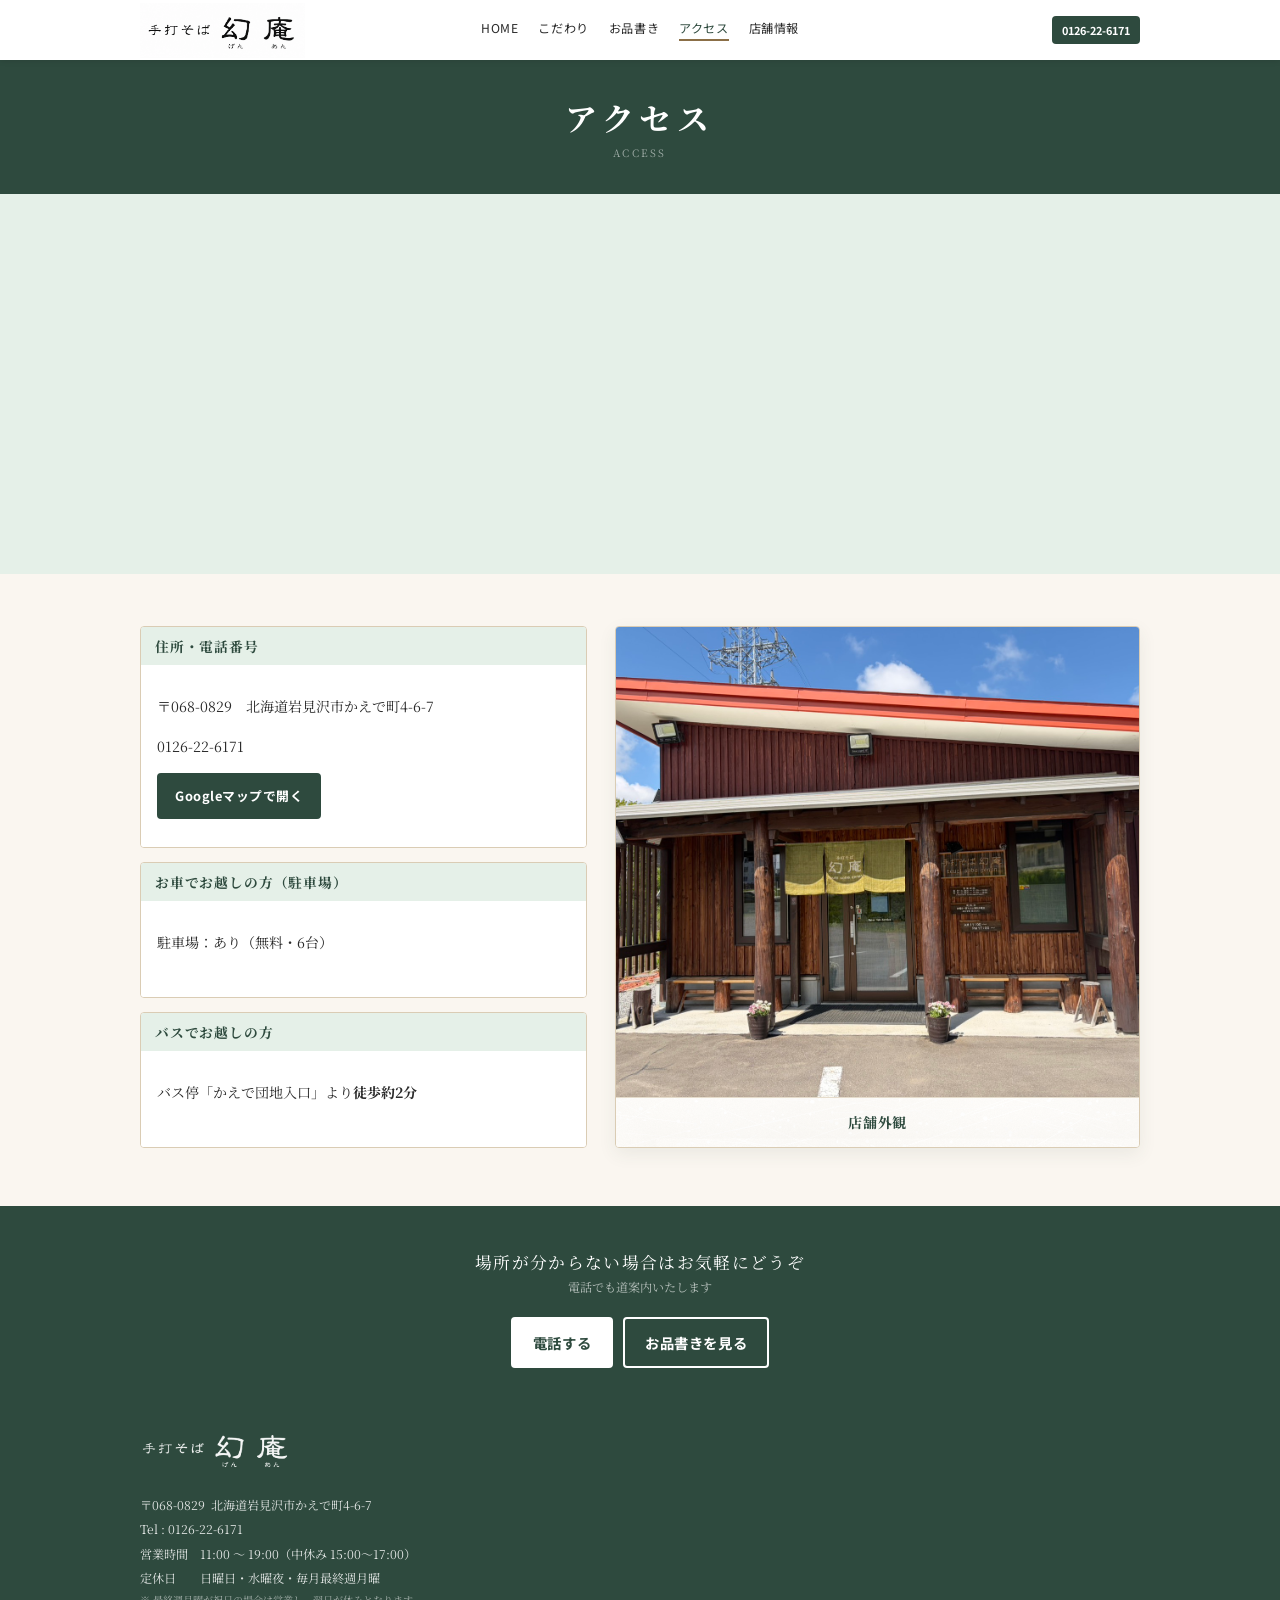
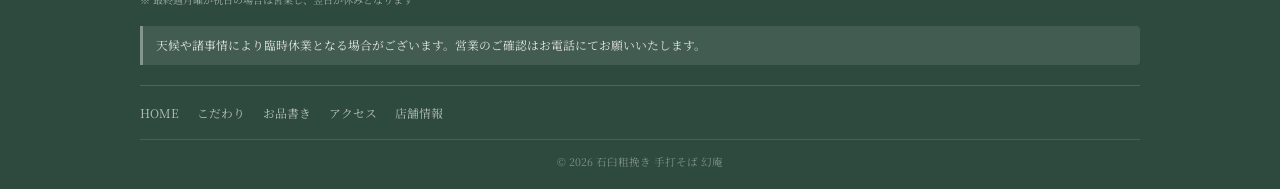
==== commit 1f45dab8: "Add files via upload 店舗外観追加" ====
--- a/access.html
+++ b/access.html
@@ -57,23 +57,44 @@
       <iframe src="https://maps.google.com/maps?q=%E5%8C%97%E6%B5%B7%E9%81%93%E5%B2%A9%E8%A6%8B%E6%B2%A2%E5%B8%82%E3%81%8B%E3%81%88%E3%81%A7%E7%94%BA4-6-7&t=&z=16&ie=UTF8&iwloc=&output=embed" title="石臼粗挽き 手打そば 幻庵の周辺地図" loading="lazy" referrerpolicy="no-referrer-when-downgrade"></iframe>
     </div>
 
-    <section class="sec">
-      <div class="container container--compact">
-        <div class="ac-block">
-          <div class="ac-block-hdr">住所・電話番号</div>
-          <div class="ac-block-body">
-            <p>〒068-0829　北海道岩見沢市かえで町4-6-7</p>
-            <p style="margin-top:6px"><a href="tel:0126-22-6171">0126-22-6171</a></p>
-            <p style="margin-top:14px"><a href="https://maps.app.goo.gl/ch3YZuzkABbox61Y8" class="btn btn-p btn-sm" target="_blank" rel="noopener">Googleマップで開く</a></p>
+    <section class="sec access-detail-section">
+      <div class="container">
+        <div class="access-detail-layout">
+    
+          <div class="access-detail-cards">
+            <div class="ac-block">
+              <div class="ac-block-hdr">住所・電話番号</div>
+              <div class="ac-block-body">
+                <p>〒068-0829　北海道岩見沢市かえで町4-6-7</p>
+                <p style="margin-top:6px"><a href="tel:0126-22-6171">0126-22-6171</a></p>
+                <p style="margin-top:14px">
+                  <a href="https://maps.app.goo.gl/ch3YZuzkABbox61Y8" class="btn btn-p btn-sm" target="_blank" rel="noopener">
+                    Googleマップで開く
+                  </a>
+                </p>
+              </div>
+            </div>
+    
+            <div class="ac-block">
+              <div class="ac-block-hdr">お車でお越しの方（駐車場）</div>
+              <div class="ac-block-body">
+                <p>駐車場：あり（無料・6台）</p>
+              </div>
+            </div>
+    
+            <div class="ac-block">
+              <div class="ac-block-hdr">バスでお越しの方</div>
+              <div class="ac-block-body">
+                <p>バス停「かえで団地入口」より<strong>徒歩約2分</strong></p>
+              </div>
+            </div>
           </div>
-        </div>
-        <div class="ac-block">
-          <div class="ac-block-hdr">お車でお越しの方（駐車場）</div>
-          <div class="ac-block-body"><p>駐車場：あり（無料・6台）</p></div>
-        </div>
-        <div class="ac-block">
-          <div class="ac-block-hdr">バスでお越しの方</div>
-          <div class="ac-block-body"><p>バス停「かえで団地入口」より<strong>徒歩約2分</strong></p></div>
+    
+          <figure class="access-shop-photo">
+            <img src="images/tenpo_gaikan.jpg" alt="石臼粗挽き 手打そば 幻庵の店舗外観">
+            <figcaption>店舗外観</figcaption>
+          </figure>
+    
         </div>
       </div>
     </section>
--- a/css/style.css
+++ b/css/style.css
@@ -2812,27 +2812,33 @@
   width: 100%;
 }
 
+/* =========================================================
+   こだわりページ 03：牡丹そばポイントカード
+========================================================= */
+
 .kodawari-points {
   display: grid;
-  grid-template-columns: repeat(4, minmax(0, 1fr));
-  gap: 14px;
-  margin-top: 24px;
+  grid-template-columns: repeat(2, 1fr);
+  gap: 16px 20px;
+  margin-top: 32px;
 }
 
 .kodawari-points__item {
+  min-height: 72px;
+  padding: 18px 20px;
+  border: 1px solid rgba(46, 74, 62, 0.35);
+  border-radius: 4px;
+  background: rgba(255, 255, 255, 0.28);
+  color: #244d3f;
+  font-family: "Noto Serif JP", serif;
+  font-size: 1rem;
+  font-weight: 600;
+  letter-spacing: 0.06em;
+  line-height: 1.6;
   display: flex;
   align-items: center;
   justify-content: center;
-  min-height: 72px;
-  padding: 14px 16px;
   text-align: center;
-  font-family: var(--font-serif);
-  font-size: .96rem;
-  line-height: 1.65;
-  color: var(--c-primary);
-  background: rgba(250, 246, 240, .88);
-  border: 1px solid rgba(46, 74, 62, .24);
-  border-radius: 4px;
 }
 
 .kodawari-cta {
@@ -5342,4 +5348,112 @@
     height: 270px !important;
     opacity: .14 !important;
   }
+}
+/* =========================================================
+   アクセスページ：店舗外観 + アクセス情報 2カラム表示
+========================================================= */
+
+.access-detail-section {
+  background-color: #FAF6F0;
+  padding: 52px 0 58px;
+}
+
+.access-detail-layout {
+  display: grid;
+  grid-template-columns: minmax(0, 0.92fr) minmax(0, 1.08fr);
+  gap: 28px;
+  align-items: stretch;
+}
+
+.access-detail-cards {
+  display: flex;
+  flex-direction: column;
+  gap: 14px;
+}
+
+.access-detail-cards .ac-block {
+  margin-bottom: 0;
+  background: #fff;
+}
+
+.access-detail-cards .ac-block-body {
+  min-height: 96px;
+}
+
+.access-shop-photo {
+  margin: 0;
+  overflow: hidden;
+  border: 1px solid var(--c-border);
+  border-radius: var(--r);
+  background: #fff;
+  box-shadow: 0 6px 18px rgba(46, 74, 62, .08);
+}
+
+.access-shop-photo img {
+  width: 100%;
+  height: 100%;
+  min-height: 360px;
+  max-height: 470px;
+  object-fit: cover;
+  object-position: center 58%;
+}
+
+.access-shop-photo figcaption {
+  padding: 13px 16px 15px;
+  color: var(--c-primary);
+  font-family: var(--font-serif);
+  font-size: .88rem;
+  font-weight: 700;
+  line-height: 1.7;
+  letter-spacing: .06em;
+  text-align: center;
+  background:
+    linear-gradient(rgba(255, 255, 255, .76), rgba(255, 255, 255, .76)),
+    url("../images/washi-hero-bg.png");
+  background-repeat: repeat;
+  background-size: 900px auto;
+  border-top: 1px solid rgba(218, 204, 180, .65);
+}
+
+/* タブレット以下：縦並び */
+@media (max-width: 900px) {
+  .access-detail-layout {
+    grid-template-columns: 1fr;
+    gap: 24px;
+  }
+
+  .access-shop-photo {
+    order: -1;
+  }
+
+  .access-shop-photo img {
+    min-height: 260px;
+    max-height: none;
+    aspect-ratio: 16 / 10;
+  }
+}
+
+/* スマホ：余白を少し抑える */
+@media (max-width: 767px) {
+  .access-detail-section {
+    padding: 38px 0 44px;
+  }
+
+  .access-detail-layout {
+    gap: 22px;
+  }
+
+  .access-shop-photo img {
+    min-height: 0;
+    aspect-ratio: 4 / 3;
+  }
+
+  .access-shop-photo figcaption {
+    font-size: .82rem;
+    padding: 11px 14px 13px;
+  }
+
+  .access-detail-cards .ac-block-body {
+    min-height: auto;
+  }
 }
